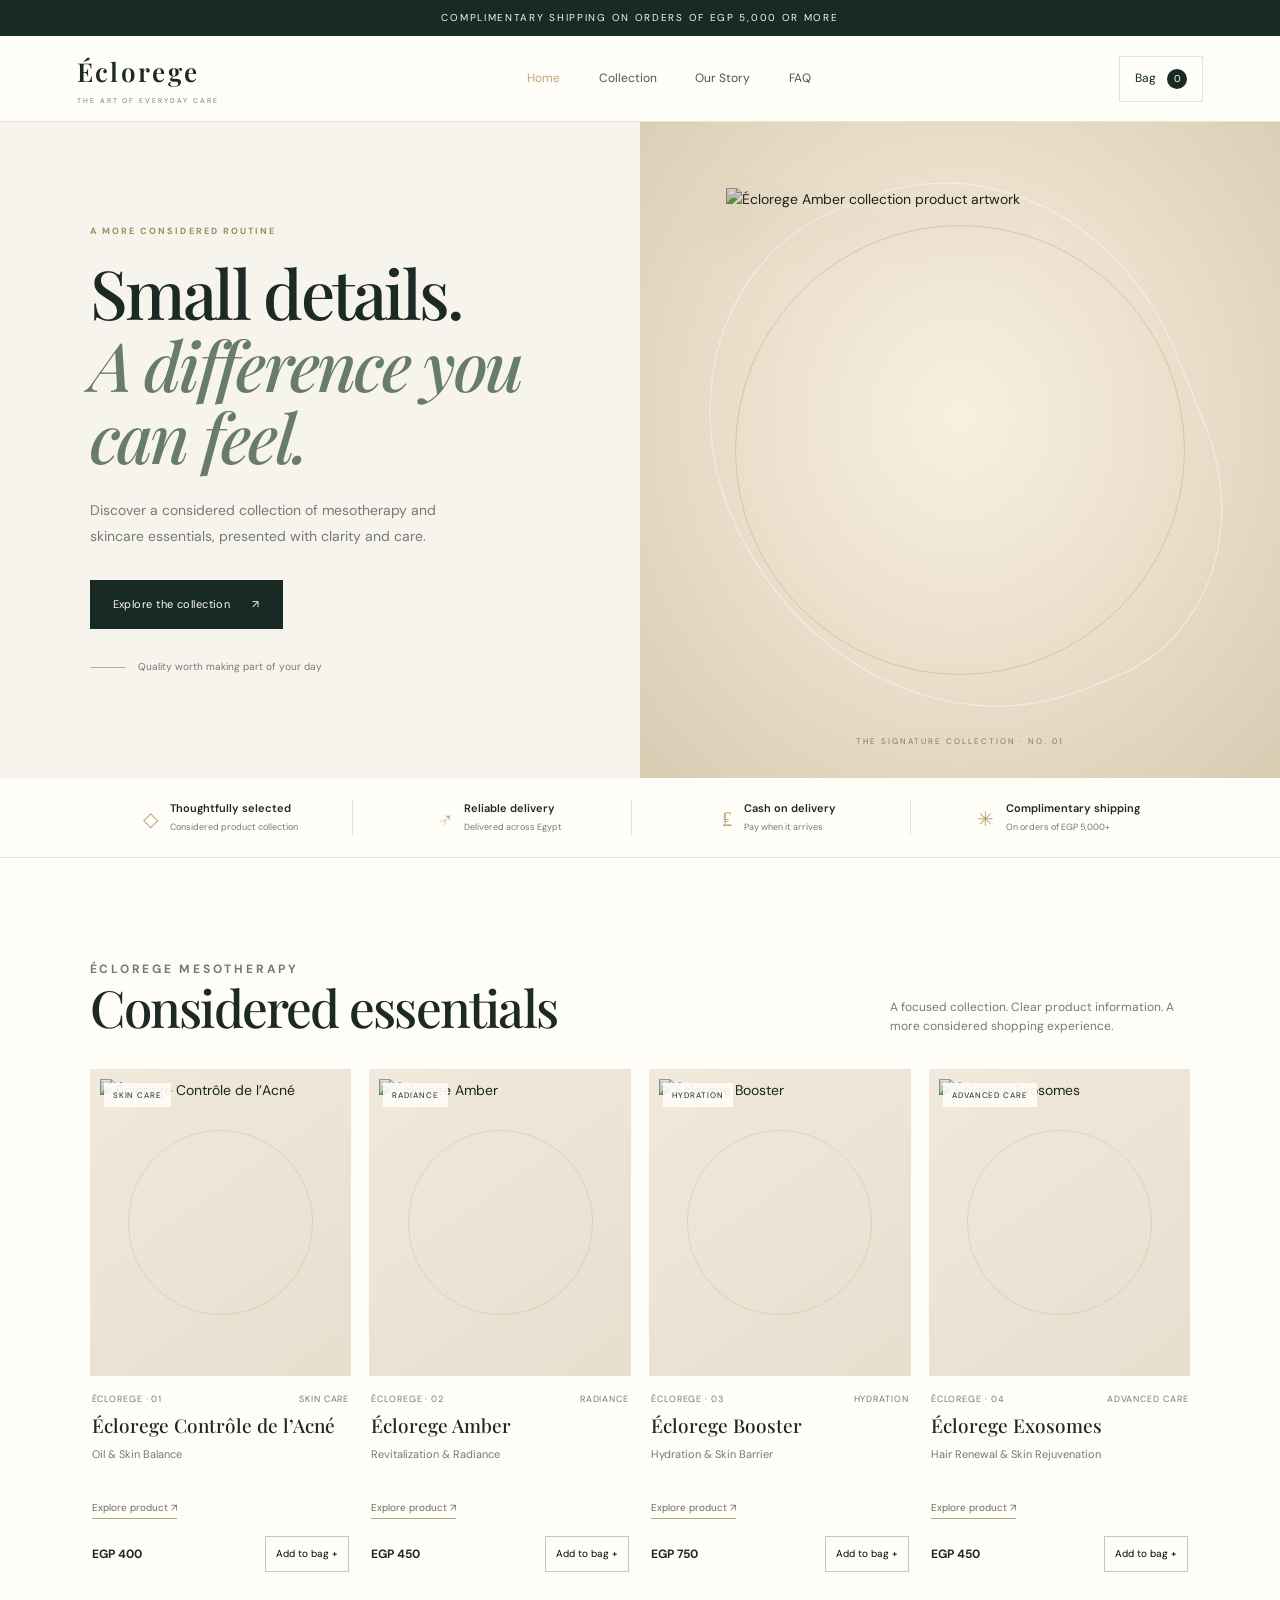
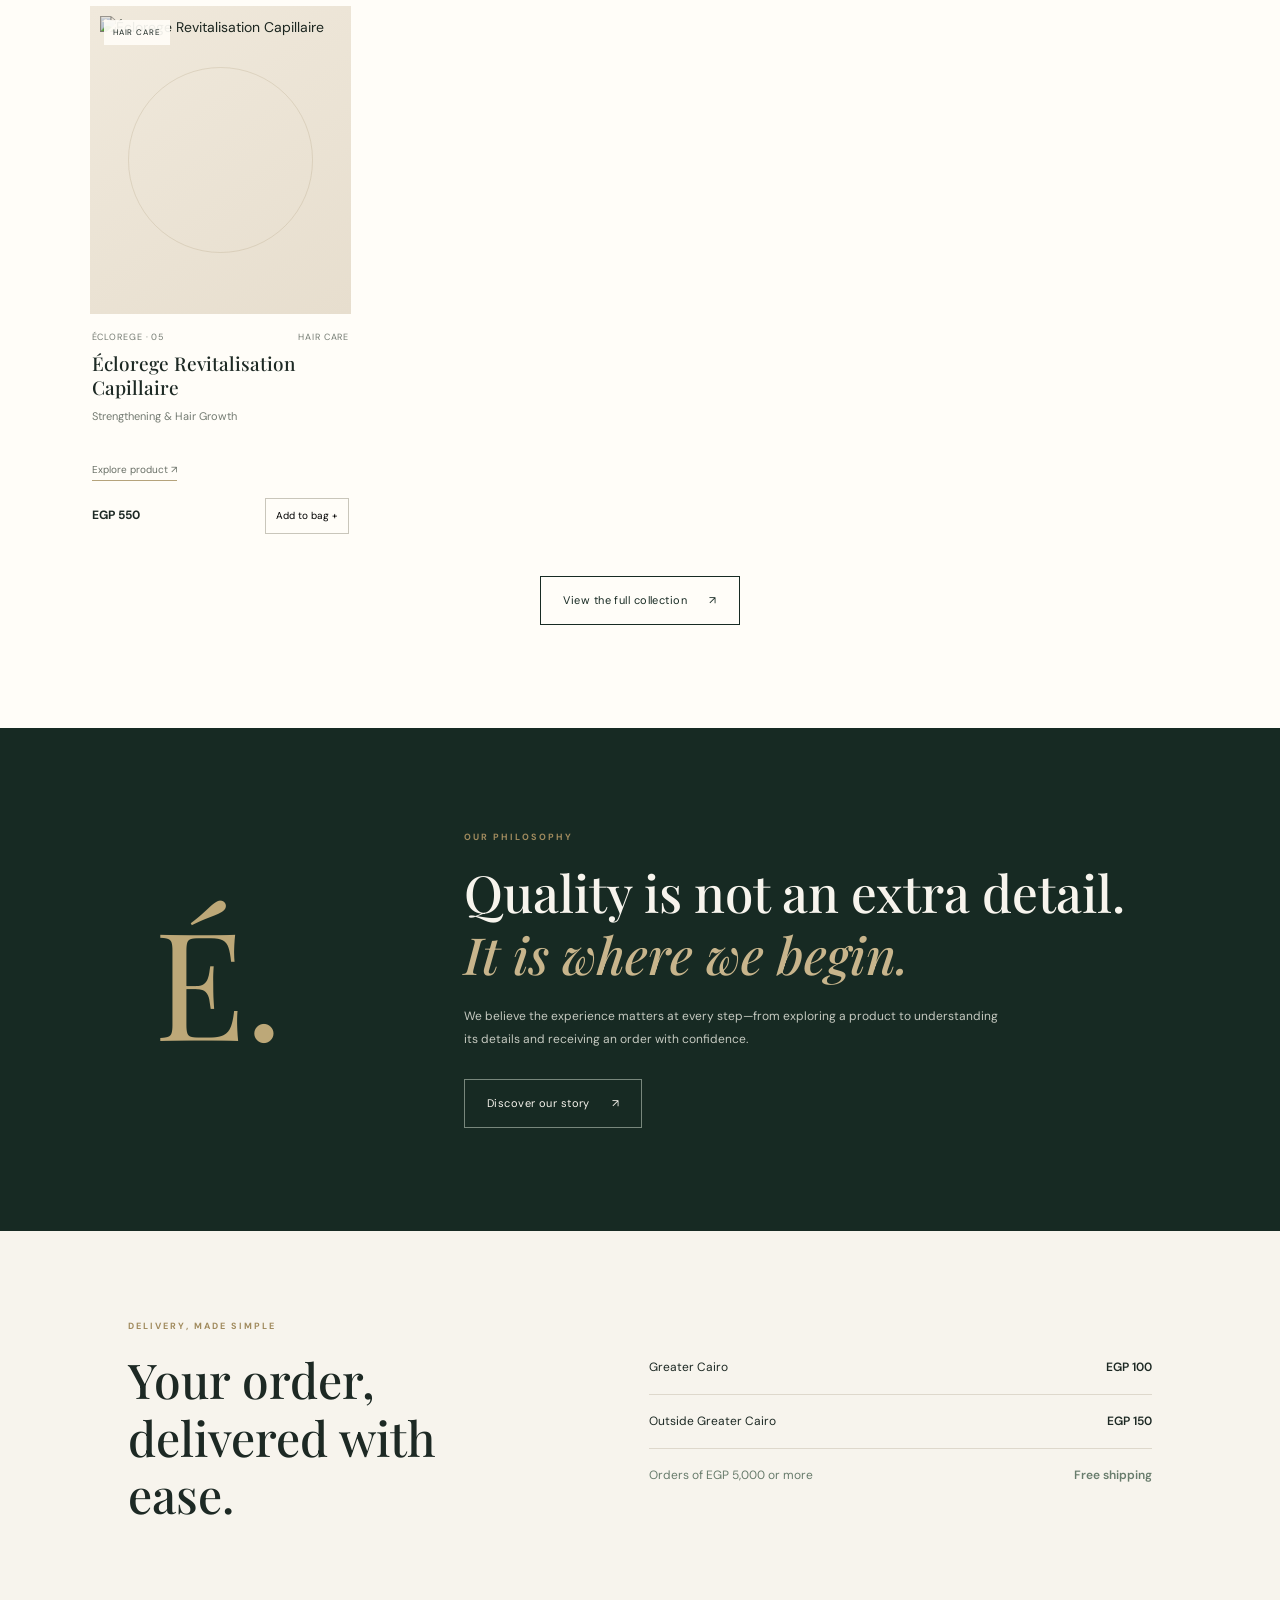
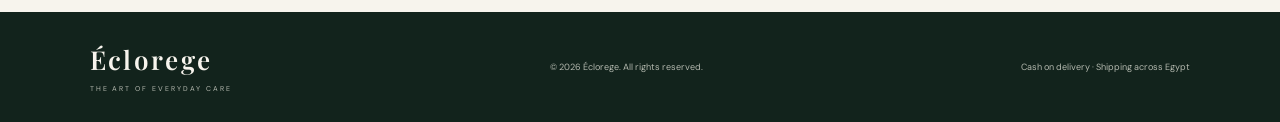
==== index.html @ f99d86ed "Add files via upload" ====
<!doctype html><html lang="en"><head><meta charset="utf-8"><meta name="viewport" content="width=device-width, initial-scale=1"><meta name="description" content="Éclorege premium mesotherapy and skincare collection."><title>Éclorege — The Art of Everyday Care</title><link rel="stylesheet" href="styles.css"></head><body>
<div class="announcement">Complimentary shipping on orders of EGP 5,000 or more</div><header class="site-header"><button class="menu-toggle" id="menuToggle" aria-label="Open navigation">☰</button><a class="wordmark" href="index.html"><span class="wordmark-main">Éclorege</span><span class="wordmark-sub">THE ART OF EVERYDAY CARE</span></a><nav class="main-nav" id="mainNav"><a class="active" href="index.html">Home</a><a href="collection.html">Collection</a><a href="story.html">Our Story</a><a href="faq.html">FAQ</a></nav><div class="header-actions"><button class="cart-trigger" id="openCart">Bag <span id="cartCount">0</span></button></div></header>
<main><section class="hero" id="home"><div class="hero-copy"><p class="eyebrow">A more considered routine</p><h1>Small details.<br><em>A difference you can feel.</em></h1><p class="hero-description">Discover a considered collection of mesotherapy and skincare essentials, presented with clarity and care.</p><a class="button" href="collection.html">Explore the collection <span>↗</span></a><div class="hero-note">Quality worth making part of your day</div></div><div class="hero-art"><img class="hero-image" src="assets/products/amber-product.jpg" alt="Éclorege Amber collection product artwork"><span class="hero-caption">THE SIGNATURE COLLECTION · NO. 01</span></div></section>
<section class="trust-strip"><div class="trust-item"><span class="trust-symbol">◇</span><span><b>Thoughtfully selected</b><small>Considered product collection</small></span></div><div class="trust-item"><span class="trust-symbol">↗</span><span><b>Reliable delivery</b><small>Delivered across Egypt</small></span></div><div class="trust-item"><span class="trust-symbol">₤</span><span><b>Cash on delivery</b><small>Pay when it arrives</small></span></div><div class="trust-item"><span class="trust-symbol">✳</span><span><b>Complimentary shipping</b><small>On orders of EGP 5,000+</small></span></div></section>
<section class="section-wrap"><div class="section-top reveal"><div><p class="eyebrow">Éclorege mesotherapy</p><h2>Considered essentials</h2></div><p>A focused collection. Clear product information. A more considered shopping experience.</p></div><div class="product-grid" id="productGrid"></div><div style="text-align:center;margin-top:42px"><a class="button button-outline" href="collection.html">View the full collection <span>↗</span></a></div></section>
<section class="editorial reveal"><div class="editorial-mark">É.</div><div><p class="eyebrow">Our philosophy</p><h2>Quality is not an extra detail.<br><em>It is where we begin.</em></h2><p>We believe the experience matters at every step—from exploring a product to understanding its details and receiving an order with confidence.</p><a class="button button-outline" href="story.html" style="color:#f7f4ed;border-color:#78877c;margin-top:16px">Discover our story <span>↗</span></a></div></section>
<section class="shipping-panel reveal"><div><p class="eyebrow">Delivery, made simple</p><h2>Your order,<br>delivered with ease.</h2></div><div class="shipping-rates"><div><span>Greater Cairo</span><b>EGP 100</b></div><div><span>Outside Greater Cairo</span><b>EGP 150</b></div><div class="free-shipping"><span>Orders of EGP 5,000 or more</span><b>Free shipping</b></div></div></section></main>
<footer><a class="wordmark" href="index.html"><span class="wordmark-main">Éclorege</span><span class="wordmark-sub">THE ART OF EVERYDAY CARE</span></a><p>© <span id="year"></span> Éclorege. All rights reserved.</p><p>Cash on delivery · Shipping across Egypt</p></footer>
<div class="overlay" id="overlay"></div><aside class="cart-drawer" id="cartDrawer" aria-hidden="true"><div class="drawer-head"><div><p class="eyebrow">Your selection</p><h2>Shopping bag <span id="drawerCount">(0)</span></h2></div><button class="close-button" id="closeCart" aria-label="Close cart">×</button></div><div class="cart-items" id="cartItems"></div><div class="cart-summary"><div><span>Subtotal</span><b id="subtotal">EGP 0</b></div><div><span>Shipping</span><b id="shippingCost">—</b></div><div class="summary-total"><span>Total</span><b id="total">EGP 0</b></div><p class="shipping-hint" id="shippingHint">Explore the collection to get started.</p><button class="button full-width" id="checkoutButton">Continue to checkout ↗</button><p class="secure-note">Payment method: Cash on Delivery</p></div></aside>
<div class="checkout-modal" id="checkoutModal" role="dialog" aria-modal="true" aria-labelledby="checkoutTitle"><div class="checkout-head"><div><p class="eyebrow">Cash on delivery</p><h2 id="checkoutTitle">Delivery details</h2></div><button class="close-button" id="closeCheckout" aria-label="Close checkout">×</button></div><form id="checkoutForm"><label>Full name<input name="name" required autocomplete="name" placeholder="Your full name"></label><div class="form-row"><label>Phone number<input name="phone" type="tel" required autocomplete="tel" pattern="[0-9+() -]{8,20}" placeholder="01xxxxxxxxx"></label><label>Email address <span>(optional)</span><input name="email" type="email" autocomplete="email" placeholder="name@example.com"></label></div><label>Delivery area<select name="region" id="region" required><option value="">Choose your area</option><option value="greater-cairo">Greater Cairo</option><option value="outside">Outside Greater Cairo</option></select></label><label>Full delivery address<textarea name="address" required rows="3" placeholder="Street, area, building, floor, and landmark"></textarea></label><label>Order notes <span>(optional)</span><textarea name="notes" rows="2" placeholder="Delivery instructions"></textarea></label><label style="position:absolute;left:-9999px" aria-hidden="true">Website<input name="website" tabindex="-1" autocomplete="off"></label><label style="display:flex;align-items:flex-start;gap:9px;font-weight:400"><input type="checkbox" name="privacyConsent" value="yes" required style="width:auto;margin-top:3px">I agree to have my order and delivery details processed to fulfil this purchase.</label><div class="checkout-total"><span>Total including shipping</span><b id="checkoutTotal">EGP 0</b></div><button class="button full-width" type="submit">Place order — Cash on Delivery ↗</button><p class="form-note">Your order can only be submitted after the store owner connects the order-processing endpoint.</p></form></div><div class="toast" id="toast" role="status" aria-live="polite"></div><script src="app.js"></script></body></html>
---- styles.css ----
@import url('https://fonts.googleapis.com/css2?family=DM+Sans:wght@400;500;600;700&family=Playfair+Display:ital,wght@0,500;0,600;0,700;1,500;1,600&display=swap');
:root{--forest:#172a23;--forest2:#233a30;--cream:#f7f4ed;--paper:#fffdf8;--sand:#e9e0d0;--gold:#bda878;--ink:#1d2924;--muted:#747b72;--line:#e8e3d9;--serif:'Playfair Display',Georgia,serif;--sans:'DM Sans',Arial,sans-serif;--ease:cubic-bezier(.22,.75,.25,1)}
*{box-sizing:border-box}html{scroll-behavior:smooth}body{margin:0;background:var(--paper);color:var(--ink);font-family:var(--sans);font-size:14px;line-height:1.6;-webkit-font-smoothing:antialiased}body.no-scroll{overflow:hidden}a{color:inherit;text-decoration:none}button,input,select,textarea{font:inherit}button{cursor:pointer}.announcement{background:var(--forest);color:#f8f4e9;text-align:center;font-size:10px;letter-spacing:.17em;text-transform:uppercase;padding:10px 16px}.site-header{height:86px;padding:0 clamp(20px,6vw,96px);display:flex;align-items:center;justify-content:space-between;background:rgba(255,253,248,.96);border-bottom:1px solid var(--line);position:sticky;top:0;z-index:30;backdrop-filter:blur(14px)}.wordmark{display:inline-flex;flex-direction:column;line-height:1}.wordmark-main{font:600 26px var(--serif);letter-spacing:.09em}.wordmark-sub{font-size:7px;letter-spacing:.28em;margin-top:8px;color:var(--muted)}.main-nav{display:flex;gap:clamp(20px,3vw,44px);align-items:center}.main-nav a{font-size:12px;color:#4b554f;transition:color .25s}.main-nav a:hover,.main-nav a.active{color:var(--gold)}.header-actions{display:flex;gap:10px;align-items:center}.cart-trigger,.menu-toggle{border:1px solid var(--line);background:transparent;padding:12px 15px;color:var(--forest);font-size:12px}.cart-trigger span{display:inline-grid;place-items:center;margin-left:8px;width:20px;height:20px;border-radius:50%;background:var(--forest);color:white;font-size:10px}.menu-toggle{display:none}.hero{display:grid;grid-template-columns:1fr 1fr;min-height:min(650px,72vw);background:var(--cream);overflow:hidden}.hero-copy{padding:clamp(48px,8vw,120px) clamp(28px,7vw,108px);display:flex;flex-direction:column;align-items:flex-start;justify-content:center;position:relative;z-index:2}.eyebrow{font-size:9px;letter-spacing:.23em;text-transform:uppercase;color:#a18b5e;font-weight:700;margin:0 0 18px}.hero h1{font:500 clamp(42px,5.3vw,78px)/1.06 var(--serif);letter-spacing:-.04em;margin:0;max-width:610px}.hero h1 em{color:#687c6c;font-weight:500}.hero-description{font-size:14px;line-height:1.9;color:var(--muted);max-width:390px;margin:24px 0 30px}.button{display:inline-flex;align-items:center;justify-content:center;gap:22px;padding:15px 22px;background:var(--forest);color:#fffdf8;border:1px solid var(--forest);font-size:11px;letter-spacing:.04em;transition:background .3s,transform .3s,border-color .3s}.button:hover{background:var(--forest2);transform:translateY(-2px)}.button-outline{background:transparent;color:var(--forest)}.button-outline:hover{color:white}.hero-note{margin-top:30px;display:flex;align-items:center;gap:12px;color:var(--muted);font-size:10px}.hero-note:before{content:'';width:36px;height:1px;background:var(--gold)}.hero-art{min-height:480px;background:radial-gradient(ellipse at 50% 45%,#f8f0df 0,#e9deca 52%,#d9cbb2 100%);position:relative;display:grid;place-items:center;isolation:isolate}.hero-art:before{content:'';position:absolute;width:min(70%,480px);aspect-ratio:1;border:1px solid rgba(132,113,77,.24);border-radius:50%;animation:slowSpin 45s linear infinite}.hero-art:after{content:'';position:absolute;inset:9% 13%;border:1px solid rgba(255,255,255,.5);border-radius:48% 52% 40% 60%;transform:rotate(-22deg)}.hero-image{width:73%;height:80%;object-fit:contain;position:relative;z-index:2;mix-blend-mode:multiply;filter:drop-shadow(0 26px 25px rgba(41,37,25,.16));animation:floatIn 1.1s var(--ease) both}.hero-caption{position:absolute;bottom:30px;z-index:3;font-size:8px;letter-spacing:.25em;color:#83775f}.trust-strip{display:grid;grid-template-columns:repeat(4,1fr);border-bottom:1px solid var(--line);padding:22px clamp(20px,7vw,100px);gap:16px}.trust-item{display:flex;align-items:center;justify-content:center;gap:12px;border-right:1px solid var(--line)}.trust-item:last-child{border:0}.trust-symbol{font:20px var(--serif);color:var(--gold)}.trust-item b,.trust-item small{display:block}.trust-item b{font-size:11px;font-weight:600}.trust-item small{font-size:9px;color:var(--muted);margin-top:3px}.section-wrap{padding:clamp(56px,8vw,108px) clamp(22px,7vw,100px)}.section-top{display:flex;align-items:end;justify-content:space-between;gap:24px;margin-bottom:32px}.section-top h2,.page-heading h1{font:500 clamp(34px,4vw,54px)/1.12 var(--serif);letter-spacing:-.035em;margin:0}.section-top p{max-width:300px;color:var(--muted);font-size:12px;margin:0}.product-grid{display:grid;grid-template-columns:repeat(4,minmax(0,1fr));gap:34px 18px}.product-card{min-width:0;animation:rise .75s var(--ease) both}.product-card:nth-child(2){animation-delay:.08s}.product-card:nth-child(3){animation-delay:.16s}.product-card:nth-child(4){animation-delay:.24s}.product-visual{position:relative;aspect-ratio:4/4.7;background:linear-gradient(145deg,#f0e9dc,#e6ddcd);overflow:hidden;display:flex;align-items:center;justify-content:center}.product-visual:after{content:'';position:absolute;width:70%;aspect-ratio:1;border:1px solid rgba(155,134,94,.2);border-radius:50%;pointer-events:none}.product-image{width:100%;height:100%;object-fit:cover;transition:transform .7s var(--ease),filter .7s}.product-card:hover .product-image{transform:scale(1.045);filter:saturate(1.04)}.product-tag{position:absolute;z-index:2;top:14px;left:14px;background:rgba(255,253,248,.92);padding:6px 9px;font-size:8px;letter-spacing:.12em;text-transform:uppercase}.product-info{padding:16px 2px 0}.product-meta{display:flex;justify-content:space-between;gap:8px;color:var(--muted);font-size:9px;text-transform:uppercase;letter-spacing:.1em}.product-info h3{font:500 19px/1.25 var(--serif);margin:8px 0 7px}.product-info p{color:var(--muted);font-size:11px;line-height:1.7;min-height:38px;margin:0 0 12px}.product-bottom{display:flex;align-items:center;justify-content:space-between;gap:8px;margin-top:17px}.price{font-size:12px;font-weight:700}.add-button{border:1px solid #c9c6bb;background:transparent;padding:9px 10px;font-size:10px;transition:.25s}.add-button:hover{background:var(--forest);color:white;border-color:var(--forest)}.details-link{display:inline-block;border-bottom:1px solid #b5a37b;padding-bottom:2px;font-size:10px;color:#686f66}.editorial{background:var(--forest);color:var(--cream);padding:clamp(55px,8vw,105px) clamp(25px,12vw,180px);display:grid;grid-template-columns:.5fr 1.5fr;align-items:center;gap:7vw}.editorial-mark{font:clamp(80px,12vw,150px) var(--serif);color:var(--gold);line-height:1}.editorial h2{font:500 clamp(30px,4vw,52px)/1.2 var(--serif);margin:0 0 20px}.editorial h2 em{color:#c8b58c}.editorial p:not(.eyebrow){font-size:12px;color:#c5c9c0;max-width:550px;line-height:1.9}.shipping-panel{background:var(--cream);padding:clamp(45px,7vw,88px) clamp(25px,10vw,150px);display:grid;grid-template-columns:1fr 1.2fr;gap:8vw;align-items:center}.shipping-panel h2{font:500 clamp(30px,4vw,48px)/1.2 var(--serif);margin:0}.shipping-rates>div{display:flex;justify-content:space-between;gap:20px;padding:17px 0;border-bottom:1px solid #ded8cc;font-size:12px}.shipping-rates>div:last-child{border:0}.shipping-rates b{font-weight:600}.free-shipping{color:#687c6c}.faq-list{max-width:760px;margin:32px auto 0}.faq-list details{border-bottom:1px solid var(--line);padding:20px 0}.faq-list summary{cursor:pointer;list-style:none;font-size:13px;display:flex;justify-content:space-between;gap:20px}.faq-list summary:after{content:'+';font-size:20px;color:var(--gold);line-height:1}.faq-list details[open] summary:after{content:'−'}.faq-list details p{font-size:12px;color:var(--muted);line-height:1.8;max-width:650px;margin:14px 0 0}.page-hero{background:var(--cream);padding:clamp(55px,8vw,110px) clamp(24px,9vw,135px);position:relative;overflow:hidden}.page-hero:after{content:'É';position:absolute;right:8%;top:-30%;font:clamp(200px,32vw,420px) var(--serif);color:rgba(189,168,120,.13);pointer-events:none}.page-heading{position:relative;z-index:1;max-width:760px}.page-heading h1{font-size:clamp(44px,6vw,76px)}.page-heading>p:last-child{max-width:550px;color:var(--muted);font-size:14px;line-height:1.9}.story-content{display:grid;grid-template-columns:1fr 1fr;gap:8vw;align-items:center}.story-panel{min-height:440px;background:linear-gradient(135deg,#e9dfcc,#d9c9ad);display:grid;place-items:center;position:relative;overflow:hidden}.story-panel:before{content:'É';font:clamp(160px,24vw,300px) var(--serif);color:rgba(23,42,35,.8)}.story-content h2{font:500 clamp(30px,4vw,48px)/1.2 var(--serif);margin:0 0 20px}.story-content p{color:var(--muted);line-height:1.9;font-size:13px}.product-detail{display:grid;grid-template-columns:1fr 1fr;gap:clamp(28px,7vw,100px);align-items:start;padding:clamp(35px,6vw,85px) clamp(22px,8vw,115px)}.detail-image-wrap{position:sticky;top:115px;background:var(--cream);aspect-ratio:4/5;display:grid;place-items:center;overflow:hidden}.detail-image-wrap img{width:100%;height:100%;object-fit:cover;transition:transform .8s}.detail-image-wrap:hover img{transform:scale(1.035)}.detail-copy{padding:25px 0}.breadcrumbs{font-size:10px;color:var(--muted);margin-bottom:26px}.detail-copy h1{font:500 clamp(38px,4vw,58px)/1.1 var(--serif);margin:0 0 12px;letter-spacing:-.03em}.detail-subtitle{color:#71806f;font-size:12px;letter-spacing:.08em;text-transform:uppercase}.detail-price{font-size:18px;font-weight:700;margin:26px 0}.detail-description{color:var(--muted);font-size:13px;line-height:1.9;padding:20px 0;border-top:1px solid var(--line);border-bottom:1px solid var(--line)}.detail-actions{display:flex;gap:12px;margin-top:25px;flex-wrap:wrap}.detail-note{font-size:10px;color:var(--muted);margin-top:20px;line-height:1.8}.overlay{position:fixed;inset:0;background:rgba(11,20,16,.45);z-index:50;opacity:0;visibility:hidden;transition:.3s}.overlay.visible{opacity:1;visibility:visible}.cart-drawer{position:fixed;right:0;top:0;bottom:0;width:min(450px,100%);background:var(--paper);z-index:60;transform:translateX(105%);transition:transform .45s var(--ease);display:flex;flex-direction:column;padding:28px}.cart-drawer.open{transform:translateX(0)}.drawer-head,.checkout-head{display:flex;justify-content:space-between;align-items:flex-start;gap:20px;border-bottom:1px solid var(--line);padding-bottom:20px}.drawer-head h2,.checkout-head h2{font:500 28px var(--serif);margin:0}.close-button{border:1px solid var(--line);background:transparent;font-size:24px;width:38px;height:38px}.cart-items{overflow:auto;flex:1;padding:12px 0}.cart-item{display:grid;grid-template-columns:62px 1fr auto;gap:14px;padding:18px 0;border-bottom:1px solid var(--line)}.mini-visual{background:var(--cream);display:grid;place-items:center;font:25px var(--serif);color:var(--gold)}.cart-item h4{margin:0;font:500 16px var(--serif)}.cart-item p{margin:4px 0;font-size:11px;color:var(--muted)}.quantity{display:flex;gap:12px;align-items:center;margin-top:8px}.quantity button{border:1px solid var(--line);background:transparent;width:24px;height:24px}.remove-item{border:0;background:transparent;color:var(--muted);font-size:10px}.empty-cart{padding:40px 10px;text-align:center;color:var(--muted);font-size:13px}.cart-summary{border-top:1px solid var(--line);padding-top:18px}.cart-summary>div{display:flex;justify-content:space-between;padding:8px 0;font-size:12px}.cart-summary .summary-total{font-size:15px;border-top:1px solid var(--line);margin-top:8px;padding-top:15px}.shipping-hint,.secure-note{font-size:10px;color:var(--muted)}.full-width{width:100%;margin-top:12px}.checkout-modal{position:fixed;z-index:70;top:50%;left:50%;width:min(620px,calc(100% - 28px));max-height:90vh;overflow:auto;background:var(--paper);padding:28px;transform:translate(-50%,-46%) scale(.98);opacity:0;visibility:hidden;transition:.3s}.checkout-modal.open{opacity:1;visibility:visible;transform:translate(-50%,-50%) scale(1)}.checkout-modal form{padding-top:20px}.checkout-modal label{display:block;font-size:11px;font-weight:600;margin-bottom:14px}.checkout-modal label span{color:var(--muted);font-weight:400}.checkout-modal input,.checkout-modal select,.checkout-modal textarea{width:100%;margin-top:7px;padding:12px;border:1px solid #ddd8cd;background:white;outline:none;font-size:12px}.checkout-modal input:focus,.checkout-modal select:focus,.checkout-modal textarea:focus{border-color:var(--gold)}.form-row{display:grid;grid-template-columns:1fr 1fr;gap:14px}.checkout-total{display:flex;justify-content:space-between;border-top:1px solid var(--line);padding-top:16px;font-size:13px}.form-note{font-size:10px;color:var(--muted);line-height:1.7}.toast{position:fixed;z-index:100;bottom:22px;left:50%;transform:translate(-50%,20px);opacity:0;visibility:hidden;background:var(--forest);color:white;padding:13px 20px;font-size:12px;max-width:calc(100% - 30px);transition:.3s}.toast.show{transform:translate(-50%,0);opacity:1;visibility:visible}footer{background:#12231c;color:#f7f4ed;padding:30px clamp(22px,7vw,100px);display:flex;justify-content:space-between;align-items:center;gap:20px}footer .wordmark-sub{color:#b4b9af}footer p{font-size:9px;color:#b4b9af}.reveal{opacity:0;transform:translateY(22px);transition:opacity .8s var(--ease),transform .8s var(--ease)}.reveal.is-visible{opacity:1;transform:translateY(0)}@keyframes rise{from{opacity:0;transform:translateY(18px)}to{opacity:1;transform:translateY(0)}}@keyframes floatIn{from{opacity:0;transform:translateY(18px) scale(.97)}to{opacity:1;transform:translateY(0) scale(1)}}@keyframes slowSpin{to{transform:rotate(360deg)}}@media(prefers-reduced-motion:reduce){*,*:before,*:after{animation-duration:.01ms!important;animation-iteration-count:1!important;scroll-behavior:auto!important;transition-duration:.01ms!important}.reveal{opacity:1;transform:none}}@media(max-width:1000px){.product-grid{grid-template-columns:repeat(3,minmax(0,1fr))}.hero{min-height:520px}.hero-copy{padding:50px 6vw}.hero-art{min-height:440px}.trust-strip{padding-inline:24px}.trust-item{justify-content:flex-start}.trust-item b{font-size:10px}}@media(max-width:700px){.site-header{height:72px;padding:0 18px}.wordmark-main{font-size:22px}.wordmark-sub{font-size:6px}.menu-toggle{display:block;padding:10px 12px}.main-nav{position:absolute;left:0;right:0;top:71px;display:none;flex-direction:column;align-items:stretch;gap:0;padding:8px 22px 18px;background:var(--paper);border-bottom:1px solid var(--line)}.main-nav.open{display:flex}.main-nav a{padding:13px 0;border-bottom:1px solid var(--line)}.header-actions{gap:7px}.cart-trigger{padding:10px 11px}.hero{grid-template-columns:1fr}.hero-copy{padding:55px 24px 45px}.hero h1{font-size:clamp(42px,12vw,64px)}.hero-description{font-size:13px}.hero-art{min-height:340px}.hero-image{width:74%;height:80%}.trust-strip{grid-template-columns:1fr 1fr;gap:0;padding:14px 18px}.trust-item{padding:14px 4px;border-right:0;border-bottom:1px solid var(--line);justify-content:flex-start}.trust-item:nth-child(odd){border-right:1px solid var(--line)}.trust-item:nth-child(n+3){border-bottom:0}.section-wrap{padding:55px 20px}.section-top{display:block}.section-top p{margin-top:14px}.product-grid{grid-template-columns:repeat(2,minmax(0,1fr));gap:27px 12px}.product-info h3{font-size:16px}.product-info p{font-size:10px}.product-bottom{align-items:flex-start;flex-direction:column}.add-button{width:100%}.editorial{grid-template-columns:1fr;gap:15px;padding:52px 25px}.editorial-mark{font-size:75px}.shipping-panel{grid-template-columns:1fr;gap:24px;padding:52px 25px}.page-hero{padding:60px 24px}.story-content{grid-template-columns:1fr;gap:30px}.story-panel{min-height:280px}.product-detail{grid-template-columns:1fr;padding:24px 20px 55px;gap:20px}.detail-image-wrap{position:relative;top:auto;aspect-ratio:4/4.4}.detail-copy{padding:5px 0}.detail-copy h1{font-size:42px}.form-row{grid-template-columns:1fr;gap:0}footer{flex-wrap:wrap;justify-content:space-between}footer p{width:100%;margin:0}.checkout-modal{padding:20px}.cart-drawer{padding:22px}}
/* Product-focused image treatment: actual bottle crops on a consistent editorial canvas. */
.product-visual{background:linear-gradient(145deg,#f0e9dc,#e7dece)}.product-image{object-fit:contain;padding:10px;mix-blend-mode:multiply}.detail-image-wrap{background:linear-gradient(145deg,#f0e9dc,#e7dece)}.detail-image-wrap img{object-fit:contain;padding:clamp(12px,3vw,32px);mix-blend-mode:multiply}.hero-image{object-fit:contain;mix-blend-mode:multiply}
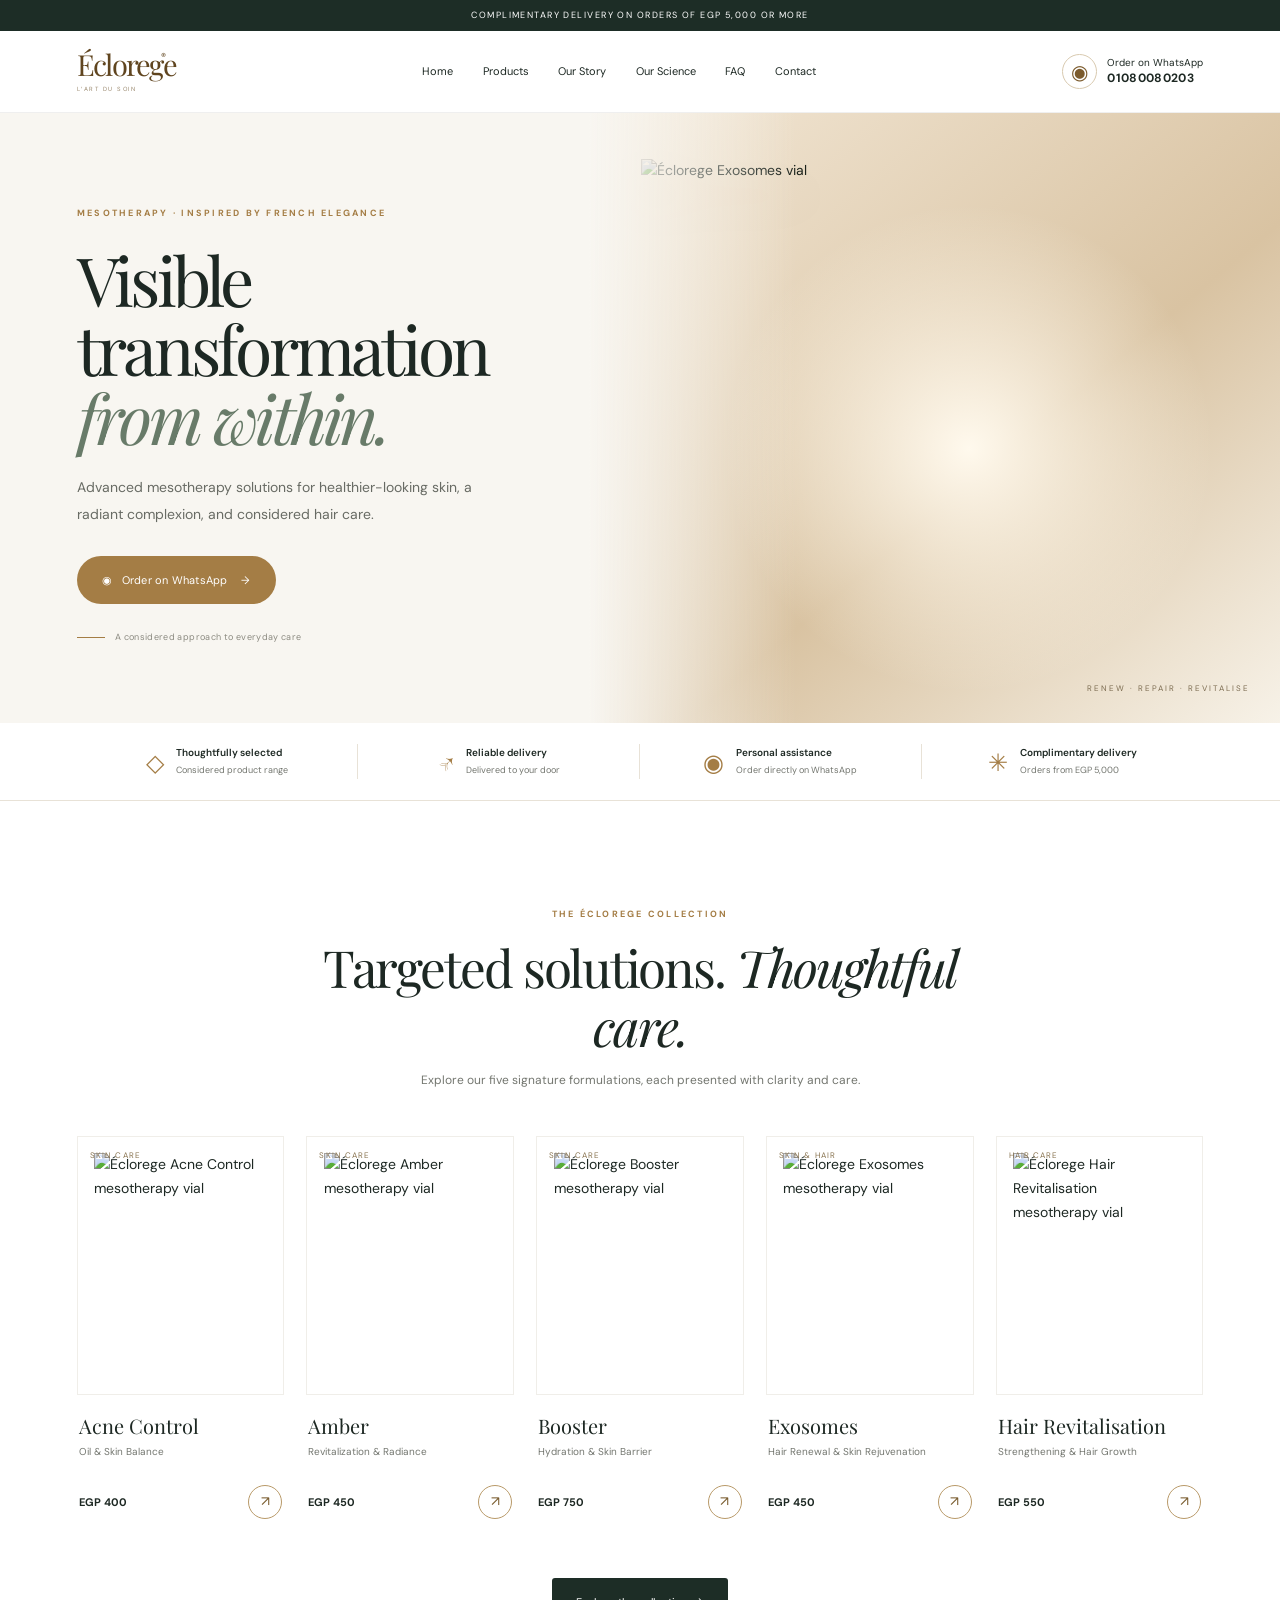
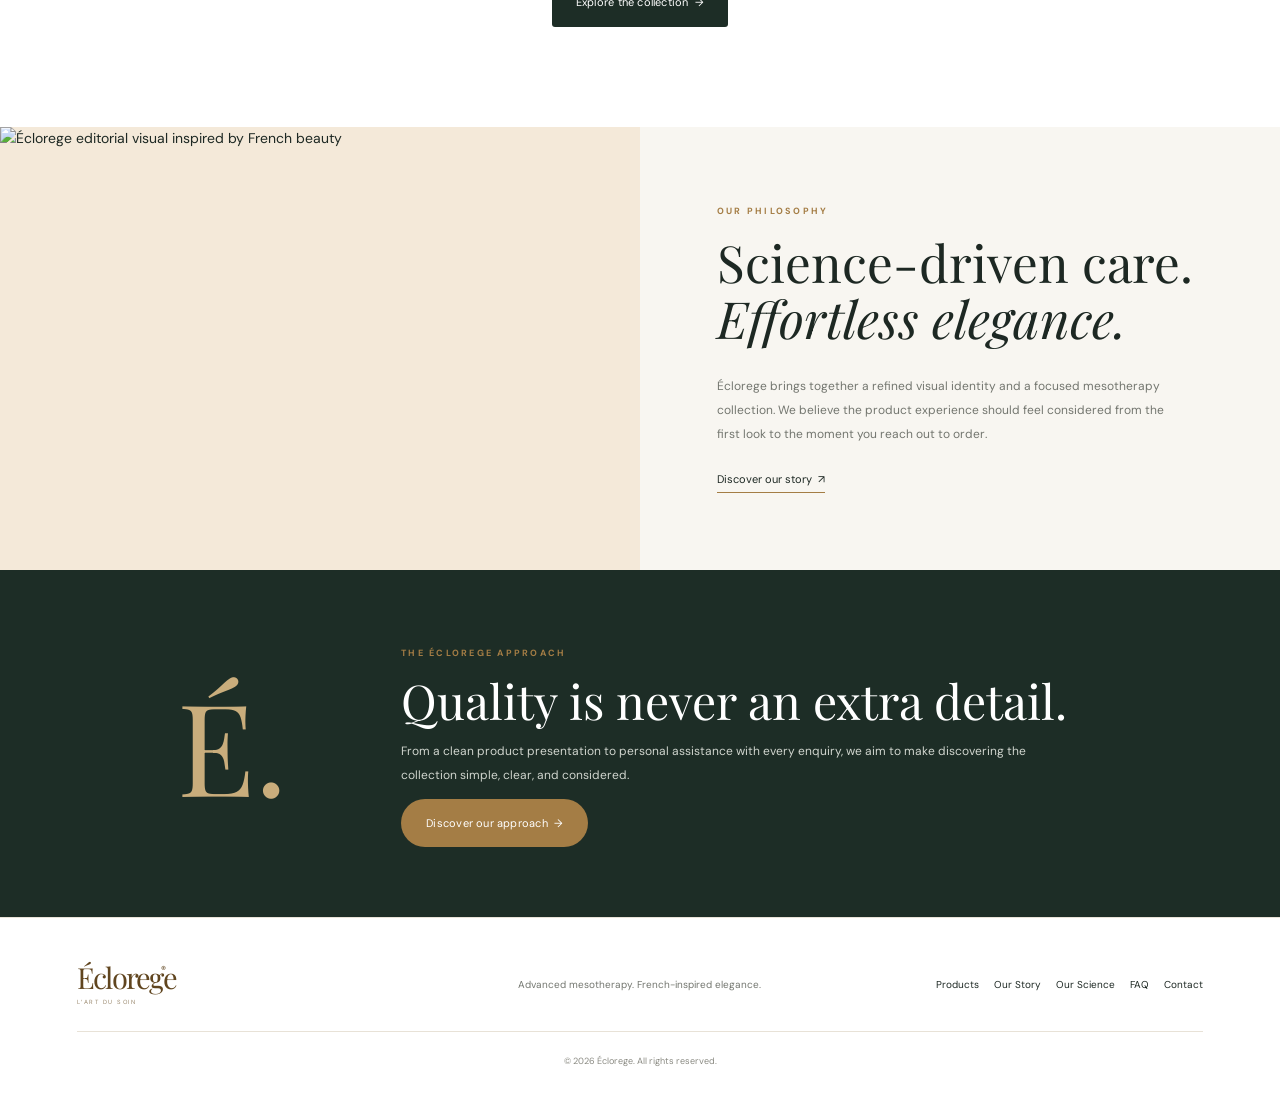
==== commit dc5cbe3a: "Add files via upload" ====
--- a/index.html
+++ b/index.html
@@ -1,10 +1,5 @@
-<!doctype html><html lang="en"><head><meta charset="utf-8"><meta name="viewport" content="width=device-width, initial-scale=1"><meta name="description" content="Éclorege premium mesotherapy and skincare collection."><title>Éclorege — The Art of Everyday Care</title><link rel="stylesheet" href="styles.css"></head><body>
-<div class="announcement">Complimentary shipping on orders of EGP 5,000 or more</div><header class="site-header"><button class="menu-toggle" id="menuToggle" aria-label="Open navigation">☰</button><a class="wordmark" href="index.html"><span class="wordmark-main">Éclorege</span><span class="wordmark-sub">THE ART OF EVERYDAY CARE</span></a><nav class="main-nav" id="mainNav"><a class="active" href="index.html">Home</a><a href="collection.html">Collection</a><a href="story.html">Our Story</a><a href="faq.html">FAQ</a></nav><div class="header-actions"><button class="cart-trigger" id="openCart">Bag <span id="cartCount">0</span></button></div></header>
-<main><section class="hero" id="home"><div class="hero-copy"><p class="eyebrow">A more considered routine</p><h1>Small details.<br><em>A difference you can feel.</em></h1><p class="hero-description">Discover a considered collection of mesotherapy and skincare essentials, presented with clarity and care.</p><a class="button" href="collection.html">Explore the collection <span>↗</span></a><div class="hero-note">Quality worth making part of your day</div></div><div class="hero-art"><img class="hero-image" src="assets/products/amber-product.jpg" alt="Éclorege Amber collection product artwork"><span class="hero-caption">THE SIGNATURE COLLECTION · NO. 01</span></div></section>
-<section class="trust-strip"><div class="trust-item"><span class="trust-symbol">◇</span><span><b>Thoughtfully selected</b><small>Considered product collection</small></span></div><div class="trust-item"><span class="trust-symbol">↗</span><span><b>Reliable delivery</b><small>Delivered across Egypt</small></span></div><div class="trust-item"><span class="trust-symbol">₤</span><span><b>Cash on delivery</b><small>Pay when it arrives</small></span></div><div class="trust-item"><span class="trust-symbol">✳</span><span><b>Complimentary shipping</b><small>On orders of EGP 5,000+</small></span></div></section>
-<section class="section-wrap"><div class="section-top reveal"><div><p class="eyebrow">Éclorege mesotherapy</p><h2>Considered essentials</h2></div><p>A focused collection. Clear product information. A more considered shopping experience.</p></div><div class="product-grid" id="productGrid"></div><div style="text-align:center;margin-top:42px"><a class="button button-outline" href="collection.html">View the full collection <span>↗</span></a></div></section>
-<section class="editorial reveal"><div class="editorial-mark">É.</div><div><p class="eyebrow">Our philosophy</p><h2>Quality is not an extra detail.<br><em>It is where we begin.</em></h2><p>We believe the experience matters at every step—from exploring a product to understanding its details and receiving an order with confidence.</p><a class="button button-outline" href="story.html" style="color:#f7f4ed;border-color:#78877c;margin-top:16px">Discover our story <span>↗</span></a></div></section>
-<section class="shipping-panel reveal"><div><p class="eyebrow">Delivery, made simple</p><h2>Your order,<br>delivered with ease.</h2></div><div class="shipping-rates"><div><span>Greater Cairo</span><b>EGP 100</b></div><div><span>Outside Greater Cairo</span><b>EGP 150</b></div><div class="free-shipping"><span>Orders of EGP 5,000 or more</span><b>Free shipping</b></div></div></section></main>
-<footer><a class="wordmark" href="index.html"><span class="wordmark-main">Éclorege</span><span class="wordmark-sub">THE ART OF EVERYDAY CARE</span></a><p>© <span id="year"></span> Éclorege. All rights reserved.</p><p>Cash on delivery · Shipping across Egypt</p></footer>
-<div class="overlay" id="overlay"></div><aside class="cart-drawer" id="cartDrawer" aria-hidden="true"><div class="drawer-head"><div><p class="eyebrow">Your selection</p><h2>Shopping bag <span id="drawerCount">(0)</span></h2></div><button class="close-button" id="closeCart" aria-label="Close cart">×</button></div><div class="cart-items" id="cartItems"></div><div class="cart-summary"><div><span>Subtotal</span><b id="subtotal">EGP 0</b></div><div><span>Shipping</span><b id="shippingCost">—</b></div><div class="summary-total"><span>Total</span><b id="total">EGP 0</b></div><p class="shipping-hint" id="shippingHint">Explore the collection to get started.</p><button class="button full-width" id="checkoutButton">Continue to checkout ↗</button><p class="secure-note">Payment method: Cash on Delivery</p></div></aside>
-<div class="checkout-modal" id="checkoutModal" role="dialog" aria-modal="true" aria-labelledby="checkoutTitle"><div class="checkout-head"><div><p class="eyebrow">Cash on delivery</p><h2 id="checkoutTitle">Delivery details</h2></div><button class="close-button" id="closeCheckout" aria-label="Close checkout">×</button></div><form id="checkoutForm"><label>Full name<input name="name" required autocomplete="name" placeholder="Your full name"></label><div class="form-row"><label>Phone number<input name="phone" type="tel" required autocomplete="tel" pattern="[0-9+() -]{8,20}" placeholder="01xxxxxxxxx"></label><label>Email address <span>(optional)</span><input name="email" type="email" autocomplete="email" placeholder="name@example.com"></label></div><label>Delivery area<select name="region" id="region" required><option value="">Choose your area</option><option value="greater-cairo">Greater Cairo</option><option value="outside">Outside Greater Cairo</option></select></label><label>Full delivery address<textarea name="address" required rows="3" placeholder="Street, area, building, floor, and landmark"></textarea></label><label>Order notes <span>(optional)</span><textarea name="notes" rows="2" placeholder="Delivery instructions"></textarea></label><label style="position:absolute;left:-9999px" aria-hidden="true">Website<input name="website" tabindex="-1" autocomplete="off"></label><label style="display:flex;align-items:flex-start;gap:9px;font-weight:400"><input type="checkbox" name="privacyConsent" value="yes" required style="width:auto;margin-top:3px">I agree to have my order and delivery details processed to fulfil this purchase.</label><div class="checkout-total"><span>Total including shipping</span><b id="checkoutTotal">EGP 0</b></div><button class="button full-width" type="submit">Place order — Cash on Delivery ↗</button><p class="form-note">Your order can only be submitted after the store owner connects the order-processing endpoint.</p></form></div><div class="toast" id="toast" role="status" aria-live="polite"></div><script src="app.js"></script></body></html>
+<!doctype html><html lang="en"><head><meta charset="utf-8"><meta name="viewport" content="width=device-width,initial-scale=1"><meta name="description" content="Discover Éclorege mesotherapy solutions for skin and hair care, presented with French-inspired elegance."><title>Éclorege — The Art of Mesotherapy</title><link rel="stylesheet" href="styles.css"></head><body><div class="announcement">Complimentary delivery on orders of EGP 5,000 or more</div><header class="site-header"><a class="wordmark" href="index.html" aria-label="Éclorege home">Éclorege<span>®</span><small>L’ART DU SOIN</small></a><button class="menu-toggle" aria-label="Open navigation" aria-expanded="false">☰</button><nav class="main-nav"><a href="index.html">Home</a><a href="collection.html">Products</a><a href="story.html">Our Story</a><a href="science.html">Our Science</a><a href="faq.html">FAQ</a><a href="contact.html">Contact</a></nav><a class="header-whatsapp" target="_blank" rel="noopener" href="https://wa.me/201080080203?text=Bonjour%20Éclorege%2C%20I%20would%20like%20to%20know%20more%20about%20your%20products."><span class="wa-icon">◉</span><span>Order on WhatsApp<strong>01080080203</strong></span></a></header><main><section class="hero"><div class="hero-copy"><span class="eyebrow">Mesotherapy · Inspired by French elegance</span><h1>Visible transformation <em>from within.</em></h1><p>Advanced mesotherapy solutions for healthier-looking skin, a radiant complexion, and considered hair care.</p><a class="btn btn-gold" target="_blank" rel="noopener" href="https://wa.me/201080080203?text=Bonjour%20Éclorege%2C%20I%20would%20like%20to%20discover%20the%20collection.">◉ &nbsp; Order on WhatsApp <span>→</span></a><div class="hero-note">A considered approach to everyday care</div></div><div class="hero-media"><div class="hero-poster"><img src="assets/exosomes.png" alt="Éclorege Exosomes vial"></div><video autoplay muted loop playsinline poster="assets/amber.png" aria-label="Éclorege brand film"><source src="assets/hero-video.mp4" type="video/mp4"></video><div class="hero-stamp">Renew · Repair · Revitalise</div></div></section><section class="trust-strip"><div class="trust-item"><span class="trust-symbol">◇</span><div><strong>Thoughtfully selected</strong><small>Considered product range</small></div></div><div class="trust-item"><span class="trust-symbol">↗</span><div><strong>Reliable delivery</strong><small>Delivered to your door</small></div></div><div class="trust-item"><span class="trust-symbol">◉</span><div><strong>Personal assistance</strong><small>Order directly on WhatsApp</small></div></div><div class="trust-item"><span class="trust-symbol">✳</span><div><strong>Complimentary delivery</strong><small>Orders from EGP 5,000</small></div></div></section><section class="section" id="products"><div class="section-head reveal"><span class="eyebrow">The Éclorege collection</span><h2>Targeted solutions. <em>Thoughtful care.</em></h2><p>Explore our five signature formulations, each presented with clarity and care.</p></div><div class="product-grid"><article class="product-card" data-category="SKIN CARE"><a class="product-image" href="products/acne-control.html"><span class="product-tag">SKIN CARE</span><img src="assets/acne-control.png" alt="Éclorege Acne Control mesotherapy vial" loading="lazy"></a><div class="product-meta"><h3>Acne Control</h3><p>Oil & Skin Balance</p><div class="product-bottom"><span class="price">EGP 400</span><a class="round-arrow" href="products/acne-control.html" aria-label="Discover Acne Control">↗</a></div></div></article>
+<article class="product-card" data-category="SKIN CARE"><a class="product-image" href="products/amber.html"><span class="product-tag">SKIN CARE</span><img src="assets/amber.png" alt="Éclorege Amber mesotherapy vial" loading="lazy"></a><div class="product-meta"><h3>Amber</h3><p>Revitalization & Radiance</p><div class="product-bottom"><span class="price">EGP 450</span><a class="round-arrow" href="products/amber.html" aria-label="Discover Amber">↗</a></div></div></article>
+<article class="product-card" data-category="SKIN CARE"><a class="product-image" href="products/booster.html"><span class="product-tag">SKIN CARE</span><img src="assets/booster.png" alt="Éclorege Booster mesotherapy vial" loading="lazy"></a><div class="product-meta"><h3>Booster</h3><p>Hydration & Skin Barrier</p><div class="product-bottom"><span class="price">EGP 750</span><a class="round-arrow" href="products/booster.html" aria-label="Discover Booster">↗</a></div></div></article>
+<article class="product-card" data-category="SKIN & HAIR"><a class="product-image" href="products/exosomes.html"><span class="product-tag">SKIN & HAIR</span><img src="assets/exosomes.png" alt="Éclorege Exosomes mesotherapy vial" loading="lazy"></a><div class="product-meta"><h3>Exosomes</h3><p>Hair Renewal & Skin Rejuvenation</p><div class="product-bottom"><span class="price">EGP 450</span><a class="round-arrow" href="products/exosomes.html" aria-label="Discover Exosomes">↗</a></div></div></article>
+<article class="product-card" data-category="HAIR CARE"><a class="product-image" href="products/hair-revitalisation.html"><span class="product-tag">HAIR CARE</span><img src="assets/hair-revitalisation.png" alt="Éclorege Hair Revitalisation mesotherapy vial" loading="lazy"></a><div class="product-meta"><h3>Hair Revitalisation</h3><p>Strengthening & Hair Growth</p><div class="product-bottom"><span class="price">EGP 550</span><a class="round-arrow" href="products/hair-revitalisation.html" aria-label="Discover Hair Revitalisation">↗</a></div></div></article></div><div style="text-align:center;margin-top:42px" class="reveal"><a class="btn" href="collection.html">Explore the collection&nbsp; →</a></div></section><section class="split-feature"><div class="split-image"><img src="assets/amber.png" alt="Éclorege editorial visual inspired by French beauty" loading="lazy"></div><div class="split-copy reveal"><span class="eyebrow">Our philosophy</span><h2>Science-driven care.<br><em>Effortless elegance.</em></h2><p>Éclorege brings together a refined visual identity and a focused mesotherapy collection. We believe the product experience should feel considered from the first look to the moment you reach out to order.</p><a class="text-link" href="story.html">Discover our story&nbsp; ↗</a></div></section><section class="dark-band"><div class="dark-monogram">É.</div><div class="reveal"><span class="eyebrow">The Éclorege approach</span><h2>Quality is never an extra detail.</h2><p>From a clean product presentation to personal assistance with every enquiry, we aim to make discovering the collection simple, clear, and considered.</p><a class="btn btn-gold" href="science.html">Discover our approach&nbsp; →</a></div></section></main><footer class="site-footer"><a class="wordmark" href="index.html">Éclorege<span>®</span><small>L’ART DU SOIN</small></a><p>Advanced mesotherapy. French-inspired elegance.</p><div class="footer-links"><a href="collection.html">Products</a><a href="story.html">Our Story</a><a href="science.html">Our Science</a><a href="faq.html">FAQ</a><a href="contact.html">Contact</a></div><small>© 2026 Éclorege. All rights reserved.</small></footer><script src="app.js"></script></body></html>
--- a/styles.css
+++ b/styles.css
@@ -1,5 +1,2 @@
-@import url('https://fonts.googleapis.com/css2?family=DM+Sans:wght@400;500;600;700&family=Playfair+Display:ital,wght@0,500;0,600;0,700;1,500;1,600&display=swap');
-:root{--forest:#172a23;--forest2:#233a30;--cream:#f7f4ed;--paper:#fffdf8;--sand:#e9e0d0;--gold:#bda878;--ink:#1d2924;--muted:#747b72;--line:#e8e3d9;--serif:'Playfair Display',Georgia,serif;--sans:'DM Sans',Arial,sans-serif;--ease:cubic-bezier(.22,.75,.25,1)}
-*{box-sizing:border-box}html{scroll-behavior:smooth}body{margin:0;background:var(--paper);color:var(--ink);font-family:var(--sans);font-size:14px;line-height:1.6;-webkit-font-smoothing:antialiased}body.no-scroll{overflow:hidden}a{color:inherit;text-decoration:none}button,input,select,textarea{font:inherit}button{cursor:pointer}.announcement{background:var(--forest);color:#f8f4e9;text-align:center;font-size:10px;letter-spacing:.17em;text-transform:uppercase;padding:10px 16px}.site-header{height:86px;padding:0 clamp(20px,6vw,96px);display:flex;align-items:center;justify-content:space-between;background:rgba(255,253,248,.96);border-bottom:1px solid var(--line);position:sticky;top:0;z-index:30;backdrop-filter:blur(14px)}.wordmark{display:inline-flex;flex-direction:column;line-height:1}.wordmark-main{font:600 26px var(--serif);letter-spacing:.09em}.wordmark-sub{font-size:7px;letter-spacing:.28em;margin-top:8px;color:var(--muted)}.main-nav{display:flex;gap:clamp(20px,3vw,44px);align-items:center}.main-nav a{font-size:12px;color:#4b554f;transition:color .25s}.main-nav a:hover,.main-nav a.active{color:var(--gold)}.header-actions{display:flex;gap:10px;align-items:center}.cart-trigger,.menu-toggle{border:1px solid var(--line);background:transparent;padding:12px 15px;color:var(--forest);font-size:12px}.cart-trigger span{display:inline-grid;place-items:center;margin-left:8px;width:20px;height:20px;border-radius:50%;background:var(--forest);color:white;font-size:10px}.menu-toggle{display:none}.hero{display:grid;grid-template-columns:1fr 1fr;min-height:min(650px,72vw);background:var(--cream);overflow:hidden}.hero-copy{padding:clamp(48px,8vw,120px) clamp(28px,7vw,108px);display:flex;flex-direction:column;align-items:flex-start;justify-content:center;position:relative;z-index:2}.eyebrow{font-size:9px;letter-spacing:.23em;text-transform:uppercase;color:#a18b5e;font-weight:700;margin:0 0 18px}.hero h1{font:500 clamp(42px,5.3vw,78px)/1.06 var(--serif);letter-spacing:-.04em;margin:0;max-width:610px}.hero h1 em{color:#687c6c;font-weight:500}.hero-description{font-size:14px;line-height:1.9;color:var(--muted);max-width:390px;margin:24px 0 30px}.button{display:inline-flex;align-items:center;justify-content:center;gap:22px;padding:15px 22px;background:var(--forest);color:#fffdf8;border:1px solid var(--forest);font-size:11px;letter-spacing:.04em;transition:background .3s,transform .3s,border-color .3s}.button:hover{background:var(--forest2);transform:translateY(-2px)}.button-outline{background:transparent;color:var(--forest)}.button-outline:hover{color:white}.hero-note{margin-top:30px;display:flex;align-items:center;gap:12px;color:var(--muted);font-size:10px}.hero-note:before{content:'';width:36px;height:1px;background:var(--gold)}.hero-art{min-height:480px;background:radial-gradient(ellipse at 50% 45%,#f8f0df 0,#e9deca 52%,#d9cbb2 100%);position:relative;display:grid;place-items:center;isolation:isolate}.hero-art:before{content:'';position:absolute;width:min(70%,480px);aspect-ratio:1;border:1px solid rgba(132,113,77,.24);border-radius:50%;animation:slowSpin 45s linear infinite}.hero-art:after{content:'';position:absolute;inset:9% 13%;border:1px solid rgba(255,255,255,.5);border-radius:48% 52% 40% 60%;transform:rotate(-22deg)}.hero-image{width:73%;height:80%;object-fit:contain;position:relative;z-index:2;mix-blend-mode:multiply;filter:drop-shadow(0 26px 25px rgba(41,37,25,.16));animation:floatIn 1.1s var(--ease) both}.hero-caption{position:absolute;bottom:30px;z-index:3;font-size:8px;letter-spacing:.25em;color:#83775f}.trust-strip{display:grid;grid-template-columns:repeat(4,1fr);border-bottom:1px solid var(--line);padding:22px clamp(20px,7vw,100px);gap:16px}.trust-item{display:flex;align-items:center;justify-content:center;gap:12px;border-right:1px solid var(--line)}.trust-item:last-child{border:0}.trust-symbol{font:20px var(--serif);color:var(--gold)}.trust-item b,.trust-item small{display:block}.trust-item b{font-size:11px;font-weight:600}.trust-item small{font-size:9px;color:var(--muted);margin-top:3px}.section-wrap{padding:clamp(56px,8vw,108px) clamp(22px,7vw,100px)}.section-top{display:flex;align-items:end;justify-content:space-between;gap:24px;margin-bottom:32px}.section-top h2,.page-heading h1{font:500 clamp(34px,4vw,54px)/1.12 var(--serif);letter-spacing:-.035em;margin:0}.section-top p{max-width:300px;color:var(--muted);font-size:12px;margin:0}.product-grid{display:grid;grid-template-columns:repeat(4,minmax(0,1fr));gap:34px 18px}.product-card{min-width:0;animation:rise .75s var(--ease) both}.product-card:nth-child(2){animation-delay:.08s}.product-card:nth-child(3){animation-delay:.16s}.product-card:nth-child(4){animation-delay:.24s}.product-visual{position:relative;aspect-ratio:4/4.7;background:linear-gradient(145deg,#f0e9dc,#e6ddcd);overflow:hidden;display:flex;align-items:center;justify-content:center}.product-visual:after{content:'';position:absolute;width:70%;aspect-ratio:1;border:1px solid rgba(155,134,94,.2);border-radius:50%;pointer-events:none}.product-image{width:100%;height:100%;object-fit:cover;transition:transform .7s var(--ease),filter .7s}.product-card:hover .product-image{transform:scale(1.045);filter:saturate(1.04)}.product-tag{position:absolute;z-index:2;top:14px;left:14px;background:rgba(255,253,248,.92);padding:6px 9px;font-size:8px;letter-spacing:.12em;text-transform:uppercase}.product-info{padding:16px 2px 0}.product-meta{display:flex;justify-content:space-between;gap:8px;color:var(--muted);font-size:9px;text-transform:uppercase;letter-spacing:.1em}.product-info h3{font:500 19px/1.25 var(--serif);margin:8px 0 7px}.product-info p{color:var(--muted);font-size:11px;line-height:1.7;min-height:38px;margin:0 0 12px}.product-bottom{display:flex;align-items:center;justify-content:space-between;gap:8px;margin-top:17px}.price{font-size:12px;font-weight:700}.add-button{border:1px solid #c9c6bb;background:transparent;padding:9px 10px;font-size:10px;transition:.25s}.add-button:hover{background:var(--forest);color:white;border-color:var(--forest)}.details-link{display:inline-block;border-bottom:1px solid #b5a37b;padding-bottom:2px;font-size:10px;color:#686f66}.editorial{background:var(--forest);color:var(--cream);padding:clamp(55px,8vw,105px) clamp(25px,12vw,180px);display:grid;grid-template-columns:.5fr 1.5fr;align-items:center;gap:7vw}.editorial-mark{font:clamp(80px,12vw,150px) var(--serif);color:var(--gold);line-height:1}.editorial h2{font:500 clamp(30px,4vw,52px)/1.2 var(--serif);margin:0 0 20px}.editorial h2 em{color:#c8b58c}.editorial p:not(.eyebrow){font-size:12px;color:#c5c9c0;max-width:550px;line-height:1.9}.shipping-panel{background:var(--cream);padding:clamp(45px,7vw,88px) clamp(25px,10vw,150px);display:grid;grid-template-columns:1fr 1.2fr;gap:8vw;align-items:center}.shipping-panel h2{font:500 clamp(30px,4vw,48px)/1.2 var(--serif);margin:0}.shipping-rates>div{display:flex;justify-content:space-between;gap:20px;padding:17px 0;border-bottom:1px solid #ded8cc;font-size:12px}.shipping-rates>div:last-child{border:0}.shipping-rates b{font-weight:600}.free-shipping{color:#687c6c}.faq-list{max-width:760px;margin:32px auto 0}.faq-list details{border-bottom:1px solid var(--line);padding:20px 0}.faq-list summary{cursor:pointer;list-style:none;font-size:13px;display:flex;justify-content:space-between;gap:20px}.faq-list summary:after{content:'+';font-size:20px;color:var(--gold);line-height:1}.faq-list details[open] summary:after{content:'−'}.faq-list details p{font-size:12px;color:var(--muted);line-height:1.8;max-width:650px;margin:14px 0 0}.page-hero{background:var(--cream);padding:clamp(55px,8vw,110px) clamp(24px,9vw,135px);position:relative;overflow:hidden}.page-hero:after{content:'É';position:absolute;right:8%;top:-30%;font:clamp(200px,32vw,420px) var(--serif);color:rgba(189,168,120,.13);pointer-events:none}.page-heading{position:relative;z-index:1;max-width:760px}.page-heading h1{font-size:clamp(44px,6vw,76px)}.page-heading>p:last-child{max-width:550px;color:var(--muted);font-size:14px;line-height:1.9}.story-content{display:grid;grid-template-columns:1fr 1fr;gap:8vw;align-items:center}.story-panel{min-height:440px;background:linear-gradient(135deg,#e9dfcc,#d9c9ad);display:grid;place-items:center;position:relative;overflow:hidden}.story-panel:before{content:'É';font:clamp(160px,24vw,300px) var(--serif);color:rgba(23,42,35,.8)}.story-content h2{font:500 clamp(30px,4vw,48px)/1.2 var(--serif);margin:0 0 20px}.story-content p{color:var(--muted);line-height:1.9;font-size:13px}.product-detail{display:grid;grid-template-columns:1fr 1fr;gap:clamp(28px,7vw,100px);align-items:start;padding:clamp(35px,6vw,85px) clamp(22px,8vw,115px)}.detail-image-wrap{position:sticky;top:115px;background:var(--cream);aspect-ratio:4/5;display:grid;place-items:center;overflow:hidden}.detail-image-wrap img{width:100%;height:100%;object-fit:cover;transition:transform .8s}.detail-image-wrap:hover img{transform:scale(1.035)}.detail-copy{padding:25px 0}.breadcrumbs{font-size:10px;color:var(--muted);margin-bottom:26px}.detail-copy h1{font:500 clamp(38px,4vw,58px)/1.1 var(--serif);margin:0 0 12px;letter-spacing:-.03em}.detail-subtitle{color:#71806f;font-size:12px;letter-spacing:.08em;text-transform:uppercase}.detail-price{font-size:18px;font-weight:700;margin:26px 0}.detail-description{color:var(--muted);font-size:13px;line-height:1.9;padding:20px 0;border-top:1px solid var(--line);border-bottom:1px solid var(--line)}.detail-actions{display:flex;gap:12px;margin-top:25px;flex-wrap:wrap}.detail-note{font-size:10px;color:var(--muted);margin-top:20px;line-height:1.8}.overlay{position:fixed;inset:0;background:rgba(11,20,16,.45);z-index:50;opacity:0;visibility:hidden;transition:.3s}.overlay.visible{opacity:1;visibility:visible}.cart-drawer{position:fixed;right:0;top:0;bottom:0;width:min(450px,100%);background:var(--paper);z-index:60;transform:translateX(105%);transition:transform .45s var(--ease);display:flex;flex-direction:column;padding:28px}.cart-drawer.open{transform:translateX(0)}.drawer-head,.checkout-head{display:flex;justify-content:space-between;align-items:flex-start;gap:20px;border-bottom:1px solid var(--line);padding-bottom:20px}.drawer-head h2,.checkout-head h2{font:500 28px var(--serif);margin:0}.close-button{border:1px solid var(--line);background:transparent;font-size:24px;width:38px;height:38px}.cart-items{overflow:auto;flex:1;padding:12px 0}.cart-item{display:grid;grid-template-columns:62px 1fr auto;gap:14px;padding:18px 0;border-bottom:1px solid var(--line)}.mini-visual{background:var(--cream);display:grid;place-items:center;font:25px var(--serif);color:var(--gold)}.cart-item h4{margin:0;font:500 16px var(--serif)}.cart-item p{margin:4px 0;font-size:11px;color:var(--muted)}.quantity{display:flex;gap:12px;align-items:center;margin-top:8px}.quantity button{border:1px solid var(--line);background:transparent;width:24px;height:24px}.remove-item{border:0;background:transparent;color:var(--muted);font-size:10px}.empty-cart{padding:40px 10px;text-align:center;color:var(--muted);font-size:13px}.cart-summary{border-top:1px solid var(--line);padding-top:18px}.cart-summary>div{display:flex;justify-content:space-between;padding:8px 0;font-size:12px}.cart-summary .summary-total{font-size:15px;border-top:1px solid var(--line);margin-top:8px;padding-top:15px}.shipping-hint,.secure-note{font-size:10px;color:var(--muted)}.full-width{width:100%;margin-top:12px}.checkout-modal{position:fixed;z-index:70;top:50%;left:50%;width:min(620px,calc(100% - 28px));max-height:90vh;overflow:auto;background:var(--paper);padding:28px;transform:translate(-50%,-46%) scale(.98);opacity:0;visibility:hidden;transition:.3s}.checkout-modal.open{opacity:1;visibility:visible;transform:translate(-50%,-50%) scale(1)}.checkout-modal form{padding-top:20px}.checkout-modal label{display:block;font-size:11px;font-weight:600;margin-bottom:14px}.checkout-modal label span{color:var(--muted);font-weight:400}.checkout-modal input,.checkout-modal select,.checkout-modal textarea{width:100%;margin-top:7px;padding:12px;border:1px solid #ddd8cd;background:white;outline:none;font-size:12px}.checkout-modal input:focus,.checkout-modal select:focus,.checkout-modal textarea:focus{border-color:var(--gold)}.form-row{display:grid;grid-template-columns:1fr 1fr;gap:14px}.checkout-total{display:flex;justify-content:space-between;border-top:1px solid var(--line);padding-top:16px;font-size:13px}.form-note{font-size:10px;color:var(--muted);line-height:1.7}.toast{position:fixed;z-index:100;bottom:22px;left:50%;transform:translate(-50%,20px);opacity:0;visibility:hidden;background:var(--forest);color:white;padding:13px 20px;font-size:12px;max-width:calc(100% - 30px);transition:.3s}.toast.show{transform:translate(-50%,0);opacity:1;visibility:visible}footer{background:#12231c;color:#f7f4ed;padding:30px clamp(22px,7vw,100px);display:flex;justify-content:space-between;align-items:center;gap:20px}footer .wordmark-sub{color:#b4b9af}footer p{font-size:9px;color:#b4b9af}.reveal{opacity:0;transform:translateY(22px);transition:opacity .8s var(--ease),transform .8s var(--ease)}.reveal.is-visible{opacity:1;transform:translateY(0)}@keyframes rise{from{opacity:0;transform:translateY(18px)}to{opacity:1;transform:translateY(0)}}@keyframes floatIn{from{opacity:0;transform:translateY(18px) scale(.97)}to{opacity:1;transform:translateY(0) scale(1)}}@keyframes slowSpin{to{transform:rotate(360deg)}}@media(prefers-reduced-motion:reduce){*,*:before,*:after{animation-duration:.01ms!important;animation-iteration-count:1!important;scroll-behavior:auto!important;transition-duration:.01ms!important}.reveal{opacity:1;transform:none}}@media(max-width:1000px){.product-grid{grid-template-columns:repeat(3,minmax(0,1fr))}.hero{min-height:520px}.hero-copy{padding:50px 6vw}.hero-art{min-height:440px}.trust-strip{padding-inline:24px}.trust-item{justify-content:flex-start}.trust-item b{font-size:10px}}@media(max-width:700px){.site-header{height:72px;padding:0 18px}.wordmark-main{font-size:22px}.wordmark-sub{font-size:6px}.menu-toggle{display:block;padding:10px 12px}.main-nav{position:absolute;left:0;right:0;top:71px;display:none;flex-direction:column;align-items:stretch;gap:0;padding:8px 22px 18px;background:var(--paper);border-bottom:1px solid var(--line)}.main-nav.open{display:flex}.main-nav a{padding:13px 0;border-bottom:1px solid var(--line)}.header-actions{gap:7px}.cart-trigger{padding:10px 11px}.hero{grid-template-columns:1fr}.hero-copy{padding:55px 24px 45px}.hero h1{font-size:clamp(42px,12vw,64px)}.hero-description{font-size:13px}.hero-art{min-height:340px}.hero-image{width:74%;height:80%}.trust-strip{grid-template-columns:1fr 1fr;gap:0;padding:14px 18px}.trust-item{padding:14px 4px;border-right:0;border-bottom:1px solid var(--line);justify-content:flex-start}.trust-item:nth-child(odd){border-right:1px solid var(--line)}.trust-item:nth-child(n+3){border-bottom:0}.section-wrap{padding:55px 20px}.section-top{display:block}.section-top p{margin-top:14px}.product-grid{grid-template-columns:repeat(2,minmax(0,1fr));gap:27px 12px}.product-info h3{font-size:16px}.product-info p{font-size:10px}.product-bottom{align-items:flex-start;flex-direction:column}.add-button{width:100%}.editorial{grid-template-columns:1fr;gap:15px;padding:52px 25px}.editorial-mark{font-size:75px}.shipping-panel{grid-template-columns:1fr;gap:24px;padding:52px 25px}.page-hero{padding:60px 24px}.story-content{grid-template-columns:1fr;gap:30px}.story-panel{min-height:280px}.product-detail{grid-template-columns:1fr;padding:24px 20px 55px;gap:20px}.detail-image-wrap{position:relative;top:auto;aspect-ratio:4/4.4}.detail-copy{padding:5px 0}.detail-copy h1{font-size:42px}.form-row{grid-template-columns:1fr;gap:0}footer{flex-wrap:wrap;justify-content:space-between}footer p{width:100%;margin:0}.checkout-modal{padding:20px}.cart-drawer{padding:22px}}
-/* Product-focused image treatment: actual bottle crops on a consistent editorial canvas. */
-.product-visual{background:linear-gradient(145deg,#f0e9dc,#e7dece)}.product-image{object-fit:contain;padding:10px;mix-blend-mode:multiply}.detail-image-wrap{background:linear-gradient(145deg,#f0e9dc,#e7dece)}.detail-image-wrap img{object-fit:contain;padding:clamp(12px,3vw,32px);mix-blend-mode:multiply}.hero-image{object-fit:contain;mix-blend-mode:multiply}
+@import url('https://fonts.googleapis.com/css2?family=DM+Sans:wght@400;500;600;700&family=Playfair+Display:wght@400;500;600&display=swap');
+:root{--ink:#1d2823;--muted:#73766f;--paper:#f8f6f1;--white:#fff;--gold:#a47d45;--gold-light:#c6a46c;--line:#e8e2d7;--forest:#1d2d26;--serif:'Playfair Display',Georgia,serif;--sans:'DM Sans',Arial,sans-serif}*{box-sizing:border-box}html{scroll-behavior:smooth}body{margin:0;background:var(--white);color:var(--ink);font-family:var(--sans);font-size:14px;line-height:1.7}a{color:inherit;text-decoration:none}button{font:inherit}.announcement{background:var(--forest);color:#fff;text-align:center;padding:8px 12px;font-size:9px;letter-spacing:.16em;text-transform:uppercase}.site-header{height:82px;padding:0 clamp(20px,6vw,92px);display:flex;align-items:center;justify-content:space-between;gap:26px;background:rgba(255,255,255,.96);border-bottom:1px solid rgba(29,40,35,.07);position:sticky;top:0;z-index:30;backdrop-filter:blur(12px)}.wordmark{font-family:var(--serif);font-size:29px;letter-spacing:-.06em;line-height:1;color:#60451f;display:inline-flex;flex-direction:column;align-items:flex-start;white-space:nowrap}.wordmark span{font:10px var(--sans);display:inline;position:absolute;margin-left:84px;margin-top:0}.wordmark small{font:6px var(--sans);letter-spacing:.25em;color:#98866b;margin-top:6px}.main-nav{display:flex;align-items:center;gap:clamp(14px,2.3vw,34px);font-size:11px}.main-nav a{position:relative;transition:color .25s}.main-nav a:after{content:'';height:1px;position:absolute;left:0;right:100%;bottom:-8px;background:var(--gold);transition:right .3s}.main-nav a:hover{color:var(--gold)}.main-nav a:hover:after{right:0}.header-whatsapp{display:flex;align-items:center;gap:10px;font-size:10px;line-height:1.4;white-space:nowrap}.header-whatsapp strong{display:block;font-size:12px;letter-spacing:.03em}.wa-icon{display:grid;place-items:center;border:1px solid #d8c9af;border-radius:50%;width:35px;height:35px;font-size:20px;color:#7c5b2d}.menu-toggle{display:none;background:none;border:0;font-size:24px}.hero{min-height:610px;display:grid;grid-template-columns: .92fr 1.08fr;background:var(--paper);overflow:hidden}.hero-copy{padding:clamp(50px,7vw,100px) 7vw clamp(45px,6vw,75px) clamp(25px,6vw,90px);display:flex;flex-direction:column;justify-content:center;align-items:flex-start;position:relative;z-index:2}.eyebrow{font-size:9px;font-weight:700;letter-spacing:.25em;color:var(--gold);text-transform:uppercase}.hero h1{font:clamp(48px,5.3vw,78px)/1.02 var(--serif);font-weight:400;letter-spacing:-.055em;margin:24px 0 22px;max-width:580px}.hero h1 em{font-weight:400;color:#687b69}.hero-copy p{max-width:410px;color:#686b64;font-size:14px;line-height:1.9;margin:0 0 28px}.btn{display:inline-flex;align-items:center;justify-content:center;gap:14px;padding:15px 24px;border-radius:3px;background:var(--forest);color:#fff;font-size:11px;letter-spacing:.02em;transition:transform .3s,background .3s,box-shadow .3s}.btn:hover{background:#344c3f;transform:translateY(-3px);box-shadow:0 12px 25px #1d2d2620}.btn-gold{background:var(--gold);border-radius:40px;padding:15px 25px}.btn-gold:hover{background:#896331}.hero-note{margin-top:26px;font-size:9px;color:#8b8a80;letter-spacing:.04em;display:flex;gap:10px;align-items:center}.hero-note:before{content:'';width:28px;height:1px;background:var(--gold)}.hero-media{position:relative;min-height:540px;background:#e9dfd0;overflow:hidden;display:grid;place-items:center}.hero-media:before{content:'';position:absolute;inset:0;background:linear-gradient(90deg,#f8f6f1 0%,transparent 30%),radial-gradient(circle at 55% 55%,#fff9ed 0,transparent 48%);z-index:1;pointer-events:none}.hero-media video,.hero-media .hero-poster{width:100%;height:100%;position:absolute;inset:0;object-fit:cover}.hero-media .hero-poster{background:linear-gradient(140deg,#f3e8d7,#d9c3a2 58%,#f7f2e8);display:grid;place-items:center}.hero-poster img{height:85%;width:85%;object-fit:contain;mix-blend-mode:multiply;filter:drop-shadow(0 25px 22px #59452a20);animation:float 6s ease-in-out infinite}.hero-media video{z-index:0}.hero-stamp{position:absolute;z-index:2;bottom:28px;right:30px;color:#7c6c51;letter-spacing:.25em;font-size:8px;text-transform:uppercase}.trust-strip{display:grid;grid-template-columns:repeat(4,1fr);padding:21px 6vw;border-bottom:1px solid var(--line);background:#fff}.trust-item{display:flex;justify-content:center;align-items:center;gap:12px;padding:0 14px;border-right:1px solid var(--line);font-size:10px}.trust-item:last-child{border:0}.trust-symbol{font:24px var(--serif);color:var(--gold)}.trust-item strong{display:block;font-size:10px;font-weight:600}.trust-item small{color:var(--muted);font-size:9px}.section{padding:100px clamp(22px,6vw,90px)}.section-head{text-align:center;margin:0 auto 45px;max-width:650px}.section-head h2{font:clamp(34px,4vw,52px)/1.15 var(--serif);letter-spacing:-.04em;font-weight:400;margin:14px 0}.section-head p{color:var(--muted);font-size:12px}.product-grid{display:grid;grid-template-columns:repeat(5,minmax(0,1fr));gap:22px}.product-card{min-width:0;opacity:0;transform:translateY(20px);transition:opacity .7s,transform .7s}.product-card.visible{opacity:1;transform:translateY(0)}.product-image{display:block;position:relative;background:#fff;aspect-ratio: .8;overflow:hidden;border:1px solid #f0eee9}.product-image img{width:100%;height:100%;object-fit:contain;padding:8%;transition:transform .6s cubic-bezier(.2,.7,.2,1)}.product-card:hover .product-image img{transform:scale(1.055)}.product-tag{position:absolute;left:12px;top:12px;font-size:8px;letter-spacing:.14em;color:#88734f}.product-meta{padding:17px 2px}.product-meta h3{font:20px var(--serif);font-weight:400;margin:0 0 4px}.product-meta p{color:var(--muted);font-size:10px;min-height:30px;margin:0 0 12px}.product-bottom{display:flex;justify-content:space-between;align-items:center;gap:10px}.price{font-weight:700;font-size:11px}.round-arrow{width:34px;height:34px;border:1px solid #b99a69;border-radius:50%;display:grid;place-items:center;color:#785a2c;transition:all .25s}.round-arrow:hover{background:var(--gold);color:#fff;transform:rotate(45deg)}.split-feature{display:grid;grid-template-columns:1fr 1fr;min-height:390px;background:var(--paper)}.split-image{min-height:390px;overflow:hidden;background:#f4e9d9}.split-image img{width:100%;height:100%;object-fit:cover;display:block}.split-copy{padding:clamp(35px,6vw,85px);display:flex;flex-direction:column;align-items:flex-start;justify-content:center}.split-copy h2{font:clamp(34px,4vw,52px)/1.1 var(--serif);font-weight:400;margin:15px 0}.split-copy p{max-width:460px;color:var(--muted);font-size:12px;line-height:2;margin-bottom:24px}.dark-band{background:var(--forest);color:#fff;padding:70px 8vw;display:grid;grid-template-columns:.5fr 1.5fr;gap:40px;align-items:center}.dark-monogram{font:clamp(75px,10vw,130px) var(--serif);color:#c9ad7c;text-align:center}.dark-band h2{font:clamp(32px,4vw,48px)/1.1 var(--serif);font-weight:400;margin:10px 0}.dark-band p{color:#d0d5ce;max-width:650px;font-size:12px;line-height:2}.page-hero{padding:88px 24px 76px;text-align:center;background:var(--paper)}.page-hero h1{font:clamp(42px,6vw,68px)/1.08 var(--serif);font-weight:400;letter-spacing:-.04em;margin:16px 0}.page-hero p{max-width:620px;margin:0 auto;color:var(--muted);font-size:13px}.collection-tools{display:flex;justify-content:center;gap:10px;margin:-10px 0 38px;flex-wrap:wrap}.filter-btn{border:1px solid var(--line);background:white;padding:9px 17px;border-radius:25px;font-size:10px;cursor:pointer}.filter-btn.active,.filter-btn:hover{background:var(--gold);color:#fff;border-color:var(--gold)}.product-detail{display:grid;grid-template-columns:1fr 1fr;gap:clamp(35px,7vw,100px);padding:70px clamp(22px,8vw,120px) 95px;max-width:1440px;margin:auto}.detail-gallery{display:grid;grid-template-columns:75px 1fr;gap:15px;align-items:start}.thumbs{display:grid;gap:12px}.thumb{border:1px solid var(--line);background:#fff;padding:4px;cursor:pointer}.thumb img{width:100%;display:block}.detail-main-image{aspect-ratio:.83;background:#fff;border:1px solid #f0eee9;display:grid;place-items:center;overflow:hidden}.detail-main-image img{width:100%;height:100%;object-fit:contain;padding:6%;transition:transform .5s}.detail-main-image:hover img{transform:scale(1.03)}.detail-info{padding-top:16px}.breadcrumbs{font-size:10px;color:#8b8b82;margin-bottom:36px}.detail-info h1{font:clamp(40px,4vw,58px)/1.08 var(--serif);font-weight:400;letter-spacing:-.04em;margin:12px 0}.detail-subtitle{font:20px var(--serif);color:#87673d}.detail-price{font-size:18px;font-weight:600;margin:25px 0}.detail-description{font-size:13px;color:var(--muted);line-height:2;border-top:1px solid var(--line);padding-top:22px}.benefit-grid{display:grid;grid-template-columns:1fr 1fr;gap:14px;margin:26px 0}.benefit{display:flex;gap:9px;font-size:10px;align-items:flex-start}.benefit span{color:var(--gold);font-size:17px}.detail-actions{display:flex;gap:12px;flex-wrap:wrap;margin:30px 0}.detail-actions .btn{min-width:200px}.text-link{border-bottom:1px solid var(--gold);padding-bottom:4px;font-size:11px}.detail-disclaimer{font-size:10px;color:#85857e;line-height:1.8;margin-top:25px}.info-grid{display:grid;grid-template-columns:repeat(3,1fr);gap:22px;margin-top:42px}.info-card{padding:28px;border:1px solid var(--line);background:#fff}.info-card .number{font:30px var(--serif);color:var(--gold)}.info-card h3{font:22px var(--serif);font-weight:400;margin:12px 0}.info-card p{color:var(--muted);font-size:11px;line-height:1.9}.faq-list{max-width:820px;margin:0 auto}.faq-list details{border-bottom:1px solid var(--line);padding:20px 0}.faq-list summary{cursor:pointer;font:20px var(--serif);list-style:none;display:flex;justify-content:space-between;gap:20px}.faq-list summary:after{content:'+';color:var(--gold);font:20px var(--sans)}.faq-list details[open] summary:after{content:'−'}.faq-list details p{font-size:12px;color:var(--muted);line-height:2;max-width:700px}.contact-panel{max-width:760px;margin:0 auto;text-align:center;padding:50px 25px;border:1px solid var(--line);background:var(--paper)}.site-footer{padding:45px clamp(22px,6vw,90px) 25px;display:grid;grid-template-columns:1fr 1fr 1fr;gap:25px;align-items:center;border-top:1px solid var(--line)}.site-footer p{font-size:10px;color:var(--muted);text-align:center}.footer-links{display:flex;justify-content:flex-end;gap:15px;flex-wrap:wrap;font-size:10px}.site-footer>small{grid-column:1/-1;text-align:center;color:#8a8a82;font-size:9px;padding-top:22px;border-top:1px solid var(--line)}.reveal{opacity:0;transform:translateY(24px);transition:opacity .8s ease,transform .8s ease}.reveal.visible{opacity:1;transform:translateY(0)}@keyframes float{0%,100%{transform:translateY(0)}50%{transform:translateY(-12px)}}@media(prefers-reduced-motion:reduce){*,*:before,*:after{scroll-behavior:auto!important;animation:none!important;transition:none!important}.reveal,.product-card{opacity:1;transform:none}}@media(max-width:1100px){.main-nav{gap:14px}.header-whatsapp{font-size:9px}.product-grid{grid-template-columns:repeat(3,minmax(0,1fr))}.hero{grid-template-columns:1fr 1fr}.hero h1{font-size:clamp(42px,5vw,62px)}}@media(max-width:760px){.site-header{height:72px;padding:0 18px;gap:12px}.wordmark{font-size:26px}.menu-toggle{display:block;margin-left:auto;order:2}.header-whatsapp{order:3}.header-whatsapp .wa-icon{width:31px;height:31px}.header-whatsapp span:last-child{display:none}.main-nav{display:none;position:absolute;left:0;right:0;top:71px;background:#fff;padding:22px;box-shadow:0 18px 25px #0000000c;flex-direction:column;align-items:flex-start;gap:18px}.main-nav.open{display:flex}.hero{grid-template-columns:1fr}.hero-copy{padding:55px 25px 45px}.hero h1{font-size:clamp(47px,12vw,67px);margin:17px 0}.hero-media{min-height:380px;grid-row:1}.hero-media:before{background:linear-gradient(0deg,#f8f6f1 0%,transparent 30%)}.hero-poster img{width:80%;height:88%}.trust-strip{grid-template-columns:1fr 1fr;padding:15px 10px;row-gap:15px}.trust-item{justify-content:flex-start;border-right:0;padding:7px 10px}.section{padding:65px 20px}.section-head{margin-bottom:30px}.product-grid{grid-template-columns:repeat(2,minmax(0,1fr));gap:18px 12px}.product-meta h3{font-size:18px}.product-meta p{font-size:10px}.split-feature{grid-template-columns:1fr}.split-image{min-height:270px;max-height:340px}.split-copy{padding:40px 25px}.dark-band{grid-template-columns:1fr;gap:10px;padding:45px 25px}.dark-monogram{text-align:left;font-size:70px}.page-hero{padding:65px 20px 55px}.product-detail{grid-template-columns:1fr;padding:35px 20px 60px;gap:25px}.detail-gallery{grid-template-columns:55px 1fr}.detail-info{padding-top:0}.breadcrumbs{margin-bottom:20px}.detail-info h1{font-size:44px}.detail-actions .btn{flex:1;min-width:0}.info-grid{grid-template-columns:1fr}.site-footer{grid-template-columns:1fr;text-align:center;padding:38px 20px 20px}.site-footer .wordmark{margin:auto}.site-footer p{margin:0}.footer-links{justify-content:center}.site-footer>small{grid-column:auto}.detail-main-image{aspect-ratio:1}.product-image{aspect-ratio:.83}}
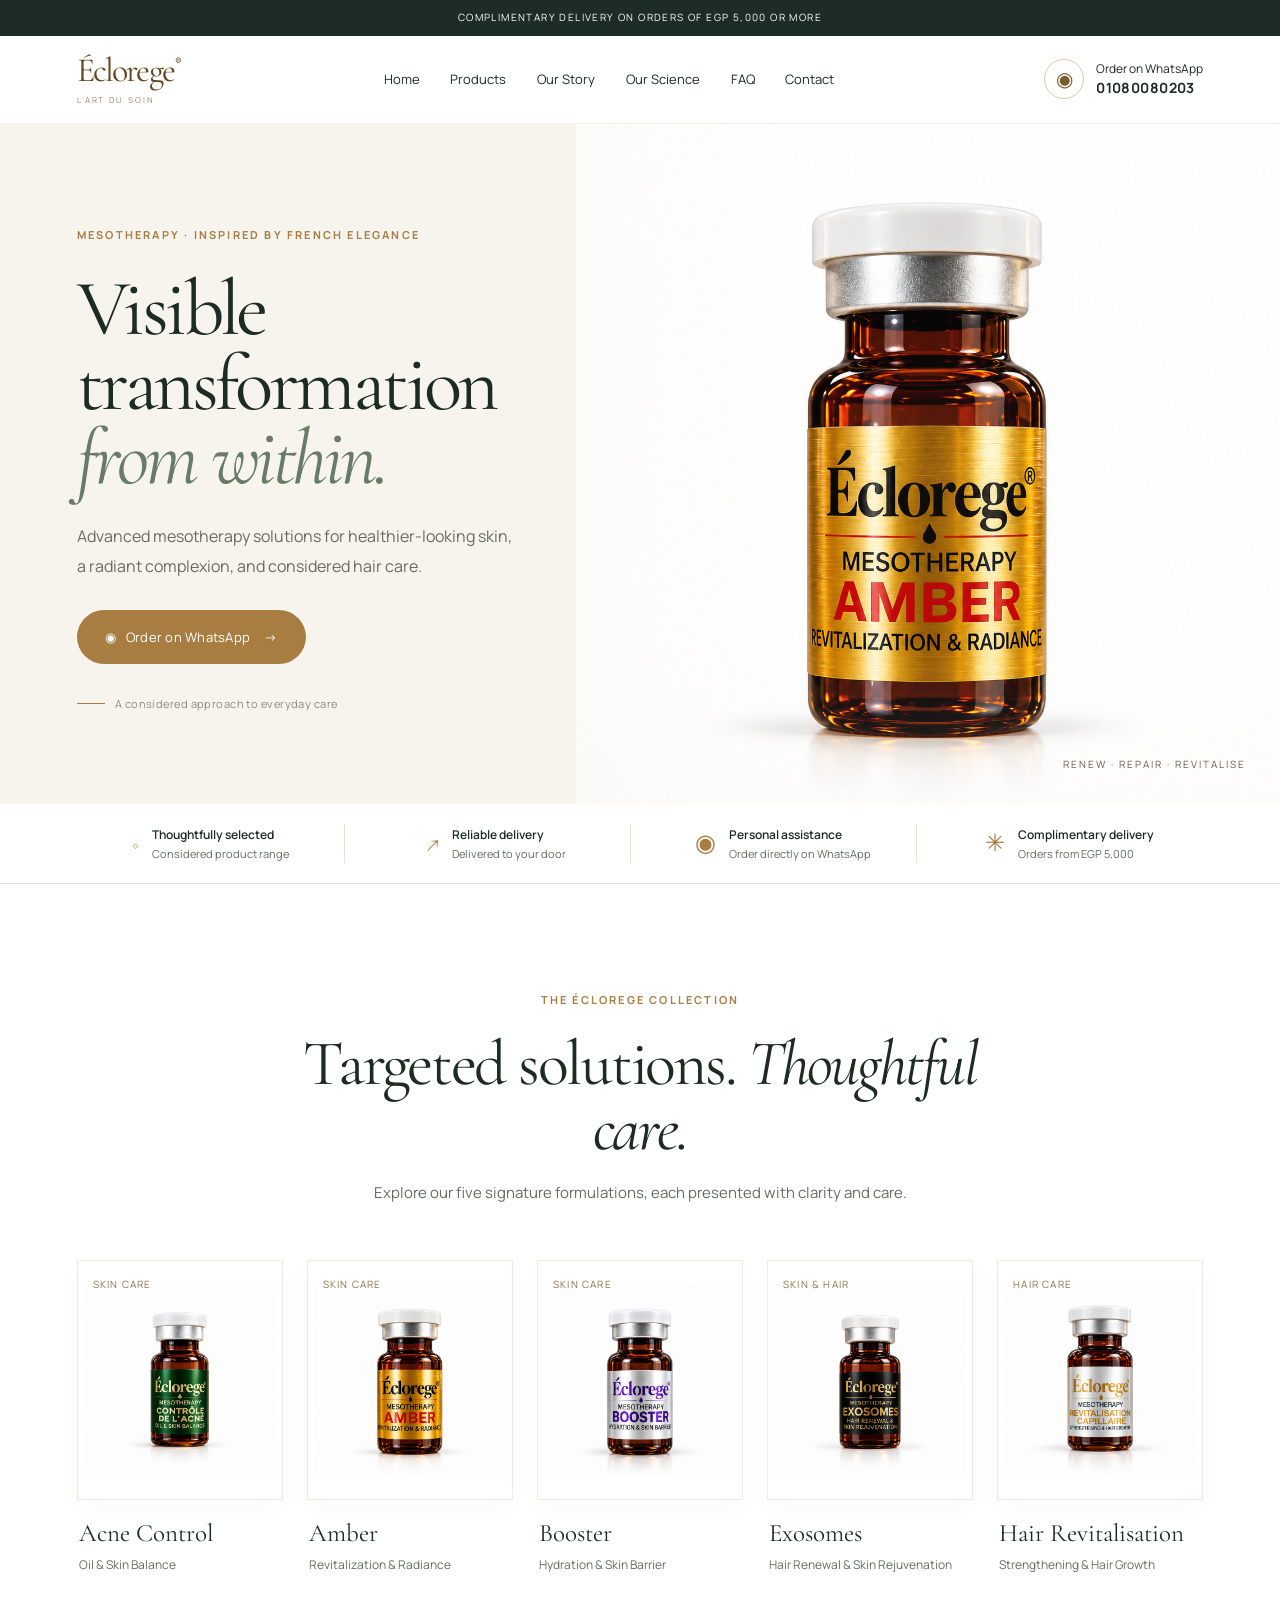
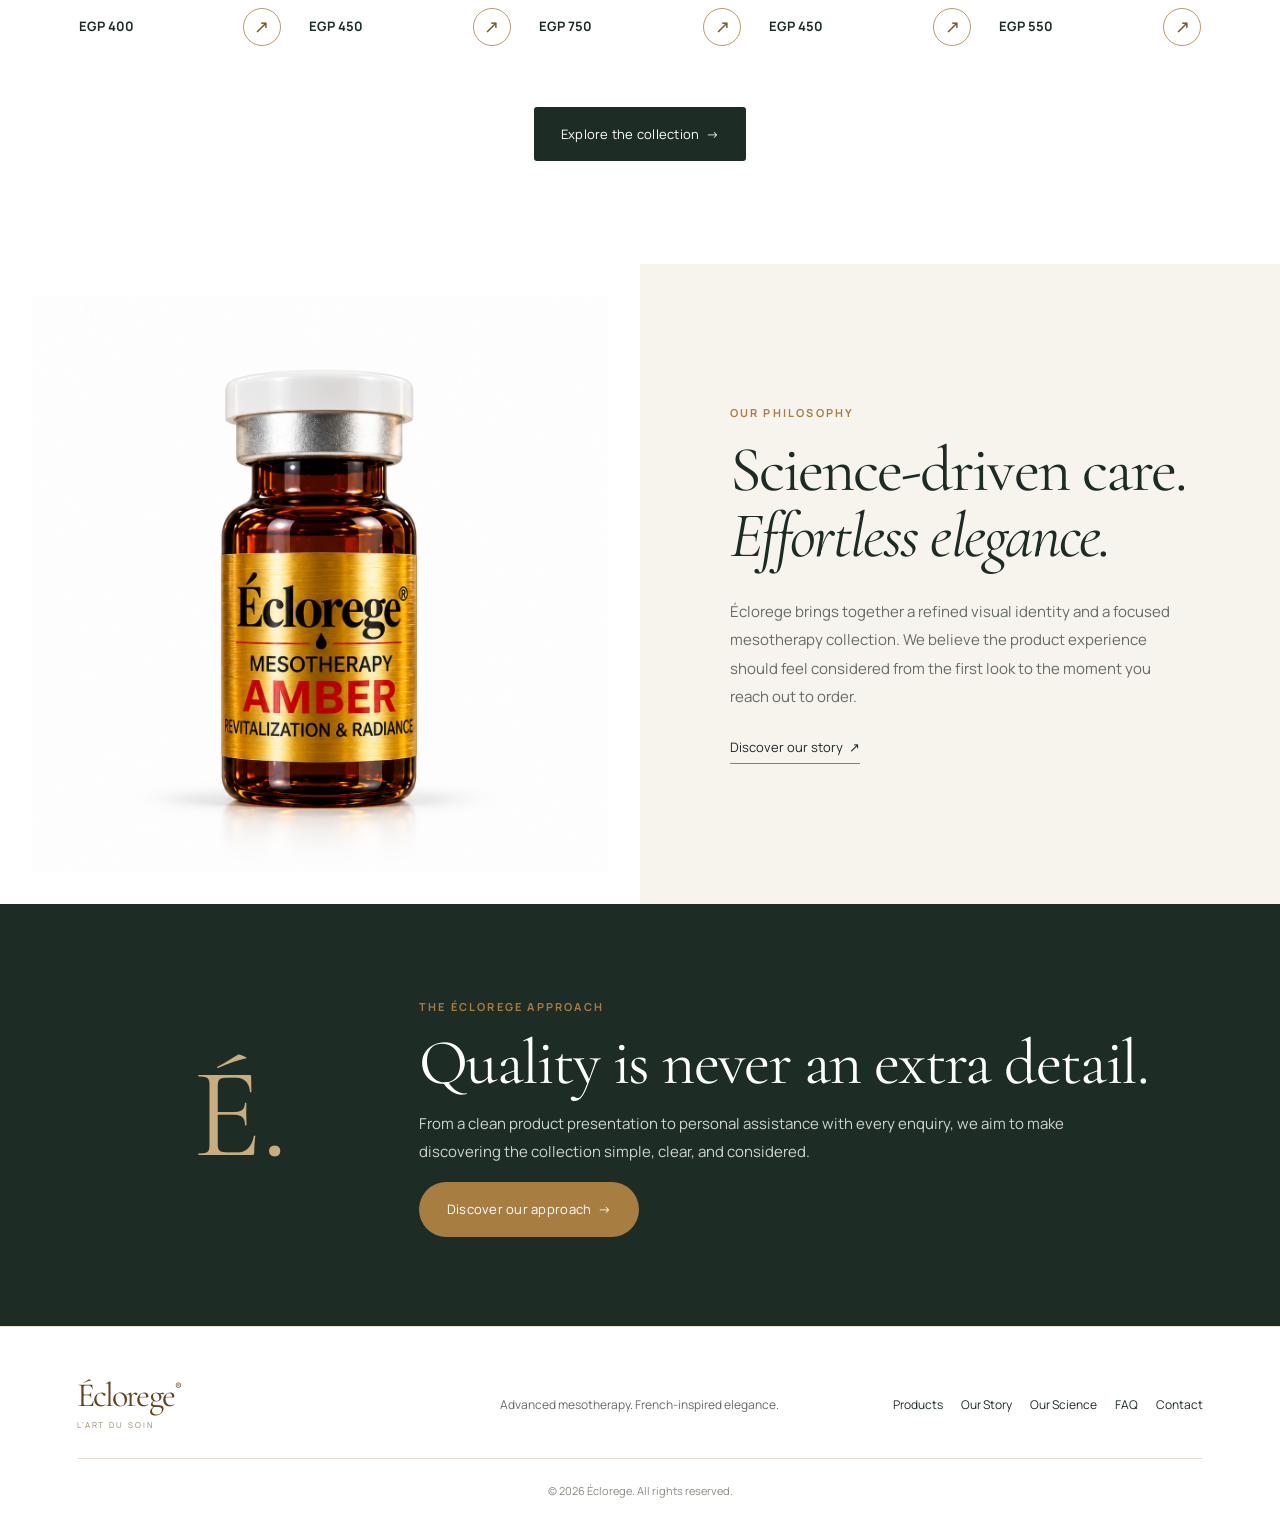
==== commit 9beb9e1e: "Add files via upload" ====
--- a/index.html
+++ b/index.html
@@ -1,4 +1,4 @@
-<!doctype html><html lang="en"><head><meta charset="utf-8"><meta name="viewport" content="width=device-width,initial-scale=1"><meta name="description" content="Discover Éclorege mesotherapy solutions for skin and hair care, presented with French-inspired elegance."><title>Éclorege — The Art of Mesotherapy</title><link rel="stylesheet" href="styles.css"></head><body><div class="announcement">Complimentary delivery on orders of EGP 5,000 or more</div><header class="site-header"><a class="wordmark" href="index.html" aria-label="Éclorege home">Éclorege<span>®</span><small>L’ART DU SOIN</small></a><button class="menu-toggle" aria-label="Open navigation" aria-expanded="false">☰</button><nav class="main-nav"><a href="index.html">Home</a><a href="collection.html">Products</a><a href="story.html">Our Story</a><a href="science.html">Our Science</a><a href="faq.html">FAQ</a><a href="contact.html">Contact</a></nav><a class="header-whatsapp" target="_blank" rel="noopener" href="https://wa.me/201080080203?text=Bonjour%20Éclorege%2C%20I%20would%20like%20to%20know%20more%20about%20your%20products."><span class="wa-icon">◉</span><span>Order on WhatsApp<strong>01080080203</strong></span></a></header><main><section class="hero"><div class="hero-copy"><span class="eyebrow">Mesotherapy · Inspired by French elegance</span><h1>Visible transformation <em>from within.</em></h1><p>Advanced mesotherapy solutions for healthier-looking skin, a radiant complexion, and considered hair care.</p><a class="btn btn-gold" target="_blank" rel="noopener" href="https://wa.me/201080080203?text=Bonjour%20Éclorege%2C%20I%20would%20like%20to%20discover%20the%20collection.">◉ &nbsp; Order on WhatsApp <span>→</span></a><div class="hero-note">A considered approach to everyday care</div></div><div class="hero-media"><div class="hero-poster"><img src="assets/exosomes.png" alt="Éclorege Exosomes vial"></div><video autoplay muted loop playsinline poster="assets/amber.png" aria-label="Éclorege brand film"><source src="assets/hero-video.mp4" type="video/mp4"></video><div class="hero-stamp">Renew · Repair · Revitalise</div></div></section><section class="trust-strip"><div class="trust-item"><span class="trust-symbol">◇</span><div><strong>Thoughtfully selected</strong><small>Considered product range</small></div></div><div class="trust-item"><span class="trust-symbol">↗</span><div><strong>Reliable delivery</strong><small>Delivered to your door</small></div></div><div class="trust-item"><span class="trust-symbol">◉</span><div><strong>Personal assistance</strong><small>Order directly on WhatsApp</small></div></div><div class="trust-item"><span class="trust-symbol">✳</span><div><strong>Complimentary delivery</strong><small>Orders from EGP 5,000</small></div></div></section><section class="section" id="products"><div class="section-head reveal"><span class="eyebrow">The Éclorege collection</span><h2>Targeted solutions. <em>Thoughtful care.</em></h2><p>Explore our five signature formulations, each presented with clarity and care.</p></div><div class="product-grid"><article class="product-card" data-category="SKIN CARE"><a class="product-image" href="products/acne-control.html"><span class="product-tag">SKIN CARE</span><img src="assets/acne-control.png" alt="Éclorege Acne Control mesotherapy vial" loading="lazy"></a><div class="product-meta"><h3>Acne Control</h3><p>Oil & Skin Balance</p><div class="product-bottom"><span class="price">EGP 400</span><a class="round-arrow" href="products/acne-control.html" aria-label="Discover Acne Control">↗</a></div></div></article>
+<!doctype html><html lang="en"><head><meta charset="utf-8"><meta name="viewport" content="width=device-width,initial-scale=1"><meta name="description" content="Discover Éclorege mesotherapy solutions for skin and hair care, presented with French-inspired elegance."><title>Éclorege — The Art of Mesotherapy</title><link rel="stylesheet" href="styles.css"></head><body><div class="announcement">Complimentary delivery on orders of EGP 5,000 or more</div><header class="site-header"><a class="wordmark" href="index.html" aria-label="Éclorege home">Éclorege<span>®</span><small>L’ART DU SOIN</small></a><button class="menu-toggle" aria-label="Open navigation" aria-expanded="false">☰</button><nav class="main-nav"><a href="index.html">Home</a><a href="collection.html">Products</a><a href="story.html">Our Story</a><a href="science.html">Our Science</a><a href="faq.html">FAQ</a><a href="contact.html">Contact</a></nav><a class="header-whatsapp" target="_blank" rel="noopener" href="https://wa.me/201080080203?text=Bonjour%20Éclorege%2C%20I%20would%20like%20to%20know%20more%20about%20your%20products."><span class="wa-icon">◉</span><span>Order on WhatsApp<strong>01080080203</strong></span></a></header><main><section class="hero"><div class="hero-copy"><span class="eyebrow">Mesotherapy · Inspired by French elegance</span><h1>Visible transformation <em>from within.</em></h1><p>Advanced mesotherapy solutions for healthier-looking skin, a radiant complexion, and considered hair care.</p><a class="btn btn-gold" target="_blank" rel="noopener" href="https://wa.me/201080080203?text=Bonjour%20Éclorege%2C%20I%20would%20like%20to%20discover%20the%20collection.">◉ &nbsp; Order on WhatsApp <span>→</span></a><div class="hero-note">A considered approach to everyday care</div></div><div class="hero-media"><video class="hero-video" autoplay muted loop playsinline webkit-playsinline preload="metadata" poster="assets/amber.png" aria-label="Éclorege luxury product film"><source src="assets/hero-video.mp4" type="video/mp4">Your browser does not support embedded video.</video><div class="hero-video-shade" aria-hidden="true"></div><div class="hero-stamp">Renew · Repair · Revitalise</div></div></section><section class="trust-strip"><div class="trust-item"><span class="trust-symbol">◇</span><div><strong>Thoughtfully selected</strong><small>Considered product range</small></div></div><div class="trust-item"><span class="trust-symbol">↗</span><div><strong>Reliable delivery</strong><small>Delivered to your door</small></div></div><div class="trust-item"><span class="trust-symbol">◉</span><div><strong>Personal assistance</strong><small>Order directly on WhatsApp</small></div></div><div class="trust-item"><span class="trust-symbol">✳</span><div><strong>Complimentary delivery</strong><small>Orders from EGP 5,000</small></div></div></section><section class="section" id="products"><div class="section-head reveal"><span class="eyebrow">The Éclorege collection</span><h2>Targeted solutions. <em>Thoughtful care.</em></h2><p>Explore our five signature formulations, each presented with clarity and care.</p></div><div class="product-grid"><article class="product-card" data-category="SKIN CARE"><a class="product-image" href="products/acne-control.html"><span class="product-tag">SKIN CARE</span><img src="assets/acne-control.png" alt="Éclorege Acne Control mesotherapy vial" loading="lazy"></a><div class="product-meta"><h3>Acne Control</h3><p>Oil & Skin Balance</p><div class="product-bottom"><span class="price">EGP 400</span><a class="round-arrow" href="products/acne-control.html" aria-label="Discover Acne Control">↗</a></div></div></article>
 <article class="product-card" data-category="SKIN CARE"><a class="product-image" href="products/amber.html"><span class="product-tag">SKIN CARE</span><img src="assets/amber.png" alt="Éclorege Amber mesotherapy vial" loading="lazy"></a><div class="product-meta"><h3>Amber</h3><p>Revitalization & Radiance</p><div class="product-bottom"><span class="price">EGP 450</span><a class="round-arrow" href="products/amber.html" aria-label="Discover Amber">↗</a></div></div></article>
 <article class="product-card" data-category="SKIN CARE"><a class="product-image" href="products/booster.html"><span class="product-tag">SKIN CARE</span><img src="assets/booster.png" alt="Éclorege Booster mesotherapy vial" loading="lazy"></a><div class="product-meta"><h3>Booster</h3><p>Hydration & Skin Barrier</p><div class="product-bottom"><span class="price">EGP 750</span><a class="round-arrow" href="products/booster.html" aria-label="Discover Booster">↗</a></div></div></article>
 <article class="product-card" data-category="SKIN & HAIR"><a class="product-image" href="products/exosomes.html"><span class="product-tag">SKIN & HAIR</span><img src="assets/exosomes.png" alt="Éclorege Exosomes mesotherapy vial" loading="lazy"></a><div class="product-meta"><h3>Exosomes</h3><p>Hair Renewal & Skin Rejuvenation</p><div class="product-bottom"><span class="price">EGP 450</span><a class="round-arrow" href="products/exosomes.html" aria-label="Discover Exosomes">↗</a></div></div></article>
--- a/styles.css
+++ b/styles.css
@@ -1,2 +1,126 @@
-@import url('https://fonts.googleapis.com/css2?family=DM+Sans:wght@400;500;600;700&family=Playfair+Display:wght@400;500;600&display=swap');
-:root{--ink:#1d2823;--muted:#73766f;--paper:#f8f6f1;--white:#fff;--gold:#a47d45;--gold-light:#c6a46c;--line:#e8e2d7;--forest:#1d2d26;--serif:'Playfair Display',Georgia,serif;--sans:'DM Sans',Arial,sans-serif}*{box-sizing:border-box}html{scroll-behavior:smooth}body{margin:0;background:var(--white);color:var(--ink);font-family:var(--sans);font-size:14px;line-height:1.7}a{color:inherit;text-decoration:none}button{font:inherit}.announcement{background:var(--forest);color:#fff;text-align:center;padding:8px 12px;font-size:9px;letter-spacing:.16em;text-transform:uppercase}.site-header{height:82px;padding:0 clamp(20px,6vw,92px);display:flex;align-items:center;justify-content:space-between;gap:26px;background:rgba(255,255,255,.96);border-bottom:1px solid rgba(29,40,35,.07);position:sticky;top:0;z-index:30;backdrop-filter:blur(12px)}.wordmark{font-family:var(--serif);font-size:29px;letter-spacing:-.06em;line-height:1;color:#60451f;display:inline-flex;flex-direction:column;align-items:flex-start;white-space:nowrap}.wordmark span{font:10px var(--sans);display:inline;position:absolute;margin-left:84px;margin-top:0}.wordmark small{font:6px var(--sans);letter-spacing:.25em;color:#98866b;margin-top:6px}.main-nav{display:flex;align-items:center;gap:clamp(14px,2.3vw,34px);font-size:11px}.main-nav a{position:relative;transition:color .25s}.main-nav a:after{content:'';height:1px;position:absolute;left:0;right:100%;bottom:-8px;background:var(--gold);transition:right .3s}.main-nav a:hover{color:var(--gold)}.main-nav a:hover:after{right:0}.header-whatsapp{display:flex;align-items:center;gap:10px;font-size:10px;line-height:1.4;white-space:nowrap}.header-whatsapp strong{display:block;font-size:12px;letter-spacing:.03em}.wa-icon{display:grid;place-items:center;border:1px solid #d8c9af;border-radius:50%;width:35px;height:35px;font-size:20px;color:#7c5b2d}.menu-toggle{display:none;background:none;border:0;font-size:24px}.hero{min-height:610px;display:grid;grid-template-columns: .92fr 1.08fr;background:var(--paper);overflow:hidden}.hero-copy{padding:clamp(50px,7vw,100px) 7vw clamp(45px,6vw,75px) clamp(25px,6vw,90px);display:flex;flex-direction:column;justify-content:center;align-items:flex-start;position:relative;z-index:2}.eyebrow{font-size:9px;font-weight:700;letter-spacing:.25em;color:var(--gold);text-transform:uppercase}.hero h1{font:clamp(48px,5.3vw,78px)/1.02 var(--serif);font-weight:400;letter-spacing:-.055em;margin:24px 0 22px;max-width:580px}.hero h1 em{font-weight:400;color:#687b69}.hero-copy p{max-width:410px;color:#686b64;font-size:14px;line-height:1.9;margin:0 0 28px}.btn{display:inline-flex;align-items:center;justify-content:center;gap:14px;padding:15px 24px;border-radius:3px;background:var(--forest);color:#fff;font-size:11px;letter-spacing:.02em;transition:transform .3s,background .3s,box-shadow .3s}.btn:hover{background:#344c3f;transform:translateY(-3px);box-shadow:0 12px 25px #1d2d2620}.btn-gold{background:var(--gold);border-radius:40px;padding:15px 25px}.btn-gold:hover{background:#896331}.hero-note{margin-top:26px;font-size:9px;color:#8b8a80;letter-spacing:.04em;display:flex;gap:10px;align-items:center}.hero-note:before{content:'';width:28px;height:1px;background:var(--gold)}.hero-media{position:relative;min-height:540px;background:#e9dfd0;overflow:hidden;display:grid;place-items:center}.hero-media:before{content:'';position:absolute;inset:0;background:linear-gradient(90deg,#f8f6f1 0%,transparent 30%),radial-gradient(circle at 55% 55%,#fff9ed 0,transparent 48%);z-index:1;pointer-events:none}.hero-media video,.hero-media .hero-poster{width:100%;height:100%;position:absolute;inset:0;object-fit:cover}.hero-media .hero-poster{background:linear-gradient(140deg,#f3e8d7,#d9c3a2 58%,#f7f2e8);display:grid;place-items:center}.hero-poster img{height:85%;width:85%;object-fit:contain;mix-blend-mode:multiply;filter:drop-shadow(0 25px 22px #59452a20);animation:float 6s ease-in-out infinite}.hero-media video{z-index:0}.hero-stamp{position:absolute;z-index:2;bottom:28px;right:30px;color:#7c6c51;letter-spacing:.25em;font-size:8px;text-transform:uppercase}.trust-strip{display:grid;grid-template-columns:repeat(4,1fr);padding:21px 6vw;border-bottom:1px solid var(--line);background:#fff}.trust-item{display:flex;justify-content:center;align-items:center;gap:12px;padding:0 14px;border-right:1px solid var(--line);font-size:10px}.trust-item:last-child{border:0}.trust-symbol{font:24px var(--serif);color:var(--gold)}.trust-item strong{display:block;font-size:10px;font-weight:600}.trust-item small{color:var(--muted);font-size:9px}.section{padding:100px clamp(22px,6vw,90px)}.section-head{text-align:center;margin:0 auto 45px;max-width:650px}.section-head h2{font:clamp(34px,4vw,52px)/1.15 var(--serif);letter-spacing:-.04em;font-weight:400;margin:14px 0}.section-head p{color:var(--muted);font-size:12px}.product-grid{display:grid;grid-template-columns:repeat(5,minmax(0,1fr));gap:22px}.product-card{min-width:0;opacity:0;transform:translateY(20px);transition:opacity .7s,transform .7s}.product-card.visible{opacity:1;transform:translateY(0)}.product-image{display:block;position:relative;background:#fff;aspect-ratio: .8;overflow:hidden;border:1px solid #f0eee9}.product-image img{width:100%;height:100%;object-fit:contain;padding:8%;transition:transform .6s cubic-bezier(.2,.7,.2,1)}.product-card:hover .product-image img{transform:scale(1.055)}.product-tag{position:absolute;left:12px;top:12px;font-size:8px;letter-spacing:.14em;color:#88734f}.product-meta{padding:17px 2px}.product-meta h3{font:20px var(--serif);font-weight:400;margin:0 0 4px}.product-meta p{color:var(--muted);font-size:10px;min-height:30px;margin:0 0 12px}.product-bottom{display:flex;justify-content:space-between;align-items:center;gap:10px}.price{font-weight:700;font-size:11px}.round-arrow{width:34px;height:34px;border:1px solid #b99a69;border-radius:50%;display:grid;place-items:center;color:#785a2c;transition:all .25s}.round-arrow:hover{background:var(--gold);color:#fff;transform:rotate(45deg)}.split-feature{display:grid;grid-template-columns:1fr 1fr;min-height:390px;background:var(--paper)}.split-image{min-height:390px;overflow:hidden;background:#f4e9d9}.split-image img{width:100%;height:100%;object-fit:cover;display:block}.split-copy{padding:clamp(35px,6vw,85px);display:flex;flex-direction:column;align-items:flex-start;justify-content:center}.split-copy h2{font:clamp(34px,4vw,52px)/1.1 var(--serif);font-weight:400;margin:15px 0}.split-copy p{max-width:460px;color:var(--muted);font-size:12px;line-height:2;margin-bottom:24px}.dark-band{background:var(--forest);color:#fff;padding:70px 8vw;display:grid;grid-template-columns:.5fr 1.5fr;gap:40px;align-items:center}.dark-monogram{font:clamp(75px,10vw,130px) var(--serif);color:#c9ad7c;text-align:center}.dark-band h2{font:clamp(32px,4vw,48px)/1.1 var(--serif);font-weight:400;margin:10px 0}.dark-band p{color:#d0d5ce;max-width:650px;font-size:12px;line-height:2}.page-hero{padding:88px 24px 76px;text-align:center;background:var(--paper)}.page-hero h1{font:clamp(42px,6vw,68px)/1.08 var(--serif);font-weight:400;letter-spacing:-.04em;margin:16px 0}.page-hero p{max-width:620px;margin:0 auto;color:var(--muted);font-size:13px}.collection-tools{display:flex;justify-content:center;gap:10px;margin:-10px 0 38px;flex-wrap:wrap}.filter-btn{border:1px solid var(--line);background:white;padding:9px 17px;border-radius:25px;font-size:10px;cursor:pointer}.filter-btn.active,.filter-btn:hover{background:var(--gold);color:#fff;border-color:var(--gold)}.product-detail{display:grid;grid-template-columns:1fr 1fr;gap:clamp(35px,7vw,100px);padding:70px clamp(22px,8vw,120px) 95px;max-width:1440px;margin:auto}.detail-gallery{display:grid;grid-template-columns:75px 1fr;gap:15px;align-items:start}.thumbs{display:grid;gap:12px}.thumb{border:1px solid var(--line);background:#fff;padding:4px;cursor:pointer}.thumb img{width:100%;display:block}.detail-main-image{aspect-ratio:.83;background:#fff;border:1px solid #f0eee9;display:grid;place-items:center;overflow:hidden}.detail-main-image img{width:100%;height:100%;object-fit:contain;padding:6%;transition:transform .5s}.detail-main-image:hover img{transform:scale(1.03)}.detail-info{padding-top:16px}.breadcrumbs{font-size:10px;color:#8b8b82;margin-bottom:36px}.detail-info h1{font:clamp(40px,4vw,58px)/1.08 var(--serif);font-weight:400;letter-spacing:-.04em;margin:12px 0}.detail-subtitle{font:20px var(--serif);color:#87673d}.detail-price{font-size:18px;font-weight:600;margin:25px 0}.detail-description{font-size:13px;color:var(--muted);line-height:2;border-top:1px solid var(--line);padding-top:22px}.benefit-grid{display:grid;grid-template-columns:1fr 1fr;gap:14px;margin:26px 0}.benefit{display:flex;gap:9px;font-size:10px;align-items:flex-start}.benefit span{color:var(--gold);font-size:17px}.detail-actions{display:flex;gap:12px;flex-wrap:wrap;margin:30px 0}.detail-actions .btn{min-width:200px}.text-link{border-bottom:1px solid var(--gold);padding-bottom:4px;font-size:11px}.detail-disclaimer{font-size:10px;color:#85857e;line-height:1.8;margin-top:25px}.info-grid{display:grid;grid-template-columns:repeat(3,1fr);gap:22px;margin-top:42px}.info-card{padding:28px;border:1px solid var(--line);background:#fff}.info-card .number{font:30px var(--serif);color:var(--gold)}.info-card h3{font:22px var(--serif);font-weight:400;margin:12px 0}.info-card p{color:var(--muted);font-size:11px;line-height:1.9}.faq-list{max-width:820px;margin:0 auto}.faq-list details{border-bottom:1px solid var(--line);padding:20px 0}.faq-list summary{cursor:pointer;font:20px var(--serif);list-style:none;display:flex;justify-content:space-between;gap:20px}.faq-list summary:after{content:'+';color:var(--gold);font:20px var(--sans)}.faq-list details[open] summary:after{content:'−'}.faq-list details p{font-size:12px;color:var(--muted);line-height:2;max-width:700px}.contact-panel{max-width:760px;margin:0 auto;text-align:center;padding:50px 25px;border:1px solid var(--line);background:var(--paper)}.site-footer{padding:45px clamp(22px,6vw,90px) 25px;display:grid;grid-template-columns:1fr 1fr 1fr;gap:25px;align-items:center;border-top:1px solid var(--line)}.site-footer p{font-size:10px;color:var(--muted);text-align:center}.footer-links{display:flex;justify-content:flex-end;gap:15px;flex-wrap:wrap;font-size:10px}.site-footer>small{grid-column:1/-1;text-align:center;color:#8a8a82;font-size:9px;padding-top:22px;border-top:1px solid var(--line)}.reveal{opacity:0;transform:translateY(24px);transition:opacity .8s ease,transform .8s ease}.reveal.visible{opacity:1;transform:translateY(0)}@keyframes float{0%,100%{transform:translateY(0)}50%{transform:translateY(-12px)}}@media(prefers-reduced-motion:reduce){*,*:before,*:after{scroll-behavior:auto!important;animation:none!important;transition:none!important}.reveal,.product-card{opacity:1;transform:none}}@media(max-width:1100px){.main-nav{gap:14px}.header-whatsapp{font-size:9px}.product-grid{grid-template-columns:repeat(3,minmax(0,1fr))}.hero{grid-template-columns:1fr 1fr}.hero h1{font-size:clamp(42px,5vw,62px)}}@media(max-width:760px){.site-header{height:72px;padding:0 18px;gap:12px}.wordmark{font-size:26px}.menu-toggle{display:block;margin-left:auto;order:2}.header-whatsapp{order:3}.header-whatsapp .wa-icon{width:31px;height:31px}.header-whatsapp span:last-child{display:none}.main-nav{display:none;position:absolute;left:0;right:0;top:71px;background:#fff;padding:22px;box-shadow:0 18px 25px #0000000c;flex-direction:column;align-items:flex-start;gap:18px}.main-nav.open{display:flex}.hero{grid-template-columns:1fr}.hero-copy{padding:55px 25px 45px}.hero h1{font-size:clamp(47px,12vw,67px);margin:17px 0}.hero-media{min-height:380px;grid-row:1}.hero-media:before{background:linear-gradient(0deg,#f8f6f1 0%,transparent 30%)}.hero-poster img{width:80%;height:88%}.trust-strip{grid-template-columns:1fr 1fr;padding:15px 10px;row-gap:15px}.trust-item{justify-content:flex-start;border-right:0;padding:7px 10px}.section{padding:65px 20px}.section-head{margin-bottom:30px}.product-grid{grid-template-columns:repeat(2,minmax(0,1fr));gap:18px 12px}.product-meta h3{font-size:18px}.product-meta p{font-size:10px}.split-feature{grid-template-columns:1fr}.split-image{min-height:270px;max-height:340px}.split-copy{padding:40px 25px}.dark-band{grid-template-columns:1fr;gap:10px;padding:45px 25px}.dark-monogram{text-align:left;font-size:70px}.page-hero{padding:65px 20px 55px}.product-detail{grid-template-columns:1fr;padding:35px 20px 60px;gap:25px}.detail-gallery{grid-template-columns:55px 1fr}.detail-info{padding-top:0}.breadcrumbs{margin-bottom:20px}.detail-info h1{font-size:44px}.detail-actions .btn{flex:1;min-width:0}.info-grid{grid-template-columns:1fr}.site-footer{grid-template-columns:1fr;text-align:center;padding:38px 20px 20px}.site-footer .wordmark{margin:auto}.site-footer p{margin:0}.footer-links{justify-content:center}.site-footer>small{grid-column:auto}.detail-main-image{aspect-ratio:1}.product-image{aspect-ratio:.83}}+@import url('https://fonts.googleapis.com/css2?family=Cormorant+Garamond:wght@400;500;600;700&family=Manrope:wght@400;500;600;700&display=swap');
+:root{--ink:#1d2823;--muted:#73766f;--paper:#f8f6f1;--white:#fff;--gold:#a47d45;--gold-light:#c6a46c;--line:#e8e2d7;--forest:#1d2d26;--serif:'Playfair Display',Georgia,serif;--sans:'DM Sans',Arial,sans-serif}*{box-sizing:border-box}html{scroll-behavior:smooth}body{margin:0;background:var(--white);color:var(--ink);font-family:var(--sans);font-size:14px;line-height:1.7}a{color:inherit;text-decoration:none}button{font:inherit}.announcement{background:var(--forest);color:#fff;text-align:center;padding:8px 12px;font-size:9px;letter-spacing:.16em;text-transform:uppercase}.site-header{height:82px;padding:0 clamp(20px,6vw,92px);display:flex;align-items:center;justify-content:space-between;gap:26px;background:rgba(255,255,255,.96);border-bottom:1px solid rgba(29,40,35,.07);position:sticky;top:0;z-index:30;backdrop-filter:blur(12px)}.wordmark{font-family:var(--serif);font-size:29px;letter-spacing:-.06em;line-height:1;color:#60451f;display:inline-flex;flex-direction:column;align-items:flex-start;white-space:nowrap}.wordmark span{font:10px var(--sans);display:inline;position:absolute;margin-left:84px;margin-top:0}.wordmark small{font:6px var(--sans);letter-spacing:.25em;color:#98866b;margin-top:6px}.main-nav{display:flex;align-items:center;gap:clamp(14px,2.3vw,34px);font-size:11px}.main-nav a{position:relative;transition:color .25s}.main-nav a:after{content:'';height:1px;position:absolute;left:0;right:100%;bottom:-8px;background:var(--gold);transition:right .3s}.main-nav a:hover{color:var(--gold)}.main-nav a:hover:after{right:0}.header-whatsapp{display:flex;align-items:center;gap:10px;font-size:10px;line-height:1.4;white-space:nowrap}.header-whatsapp strong{display:block;font-size:12px;letter-spacing:.03em}.wa-icon{display:grid;place-items:center;border:1px solid #d8c9af;border-radius:50%;width:35px;height:35px;font-size:20px;color:#7c5b2d}.menu-toggle{display:none;background:none;border:0;font-size:24px}.hero{min-height:610px;display:grid;grid-template-columns: .92fr 1.08fr;background:var(--paper);overflow:hidden}.hero-copy{padding:clamp(50px,7vw,100px) 7vw clamp(45px,6vw,75px) clamp(25px,6vw,90px);display:flex;flex-direction:column;justify-content:center;align-items:flex-start;position:relative;z-index:2}.eyebrow{font-size:9px;font-weight:700;letter-spacing:.25em;color:var(--gold);text-transform:uppercase}.hero h1{font:clamp(48px,5.3vw,78px)/1.02 var(--serif);font-weight:400;letter-spacing:-.055em;margin:24px 0 22px;max-width:580px}.hero h1 em{font-weight:400;color:#687b69}.hero-copy p{max-width:410px;color:#686b64;font-size:14px;line-height:1.9;margin:0 0 28px}.btn{display:inline-flex;align-items:center;justify-content:center;gap:14px;padding:15px 24px;border-radius:3px;background:var(--forest);color:#fff;font-size:11px;letter-spacing:.02em;transition:transform .3s,background .3s,box-shadow .3s}.btn:hover{background:#344c3f;transform:translateY(-3px);box-shadow:0 12px 25px #1d2d2620}.btn-gold{background:var(--gold);border-radius:40px;padding:15px 25px}.btn-gold:hover{background:#896331}.hero-note{margin-top:26px;font-size:9px;color:#8b8a80;letter-spacing:.04em;display:flex;gap:10px;align-items:center}.hero-note:before{content:'';width:28px;height:1px;background:var(--gold)}.hero-media{position:relative;min-height:540px;background:#e9dfd0;overflow:hidden;display:grid;place-items:center}.hero-media:before{content:'';position:absolute;inset:0;background:linear-gradient(90deg,#f8f6f1 0%,transparent 30%),radial-gradient(circle at 55% 55%,#fff9ed 0,transparent 48%);z-index:1;pointer-events:none}.hero-media video,.hero-media .hero-poster{width:100%;height:100%;position:absolute;inset:0;object-fit:cover}.hero-media .hero-poster{background:linear-gradient(140deg,#f3e8d7,#d9c3a2 58%,#f7f2e8);display:grid;place-items:center}.hero-poster img{height:85%;width:85%;object-fit:contain;mix-blend-mode:multiply;filter:drop-shadow(0 25px 22px #59452a20);animation:float 6s ease-in-out infinite}.hero-media video{z-index:0}.hero-stamp{position:absolute;z-index:2;bottom:28px;right:30px;color:#7c6c51;letter-spacing:.25em;font-size:8px;text-transform:uppercase}.trust-strip{display:grid;grid-template-columns:repeat(4,1fr);padding:21px 6vw;border-bottom:1px solid var(--line);background:#fff}.trust-item{display:flex;justify-content:center;align-items:center;gap:12px;padding:0 14px;border-right:1px solid var(--line);font-size:10px}.trust-item:last-child{border:0}.trust-symbol{font:24px var(--serif);color:var(--gold)}.trust-item strong{display:block;font-size:10px;font-weight:600}.trust-item small{color:var(--muted);font-size:9px}.section{padding:100px clamp(22px,6vw,90px)}.section-head{text-align:center;margin:0 auto 45px;max-width:650px}.section-head h2{font:clamp(34px,4vw,52px)/1.15 var(--serif);letter-spacing:-.04em;font-weight:400;margin:14px 0}.section-head p{color:var(--muted);font-size:12px}.product-grid{display:grid;grid-template-columns:repeat(5,minmax(0,1fr));gap:22px}.product-card{min-width:0;opacity:0;transform:translateY(20px);transition:opacity .7s,transform .7s}.product-card.visible{opacity:1;transform:translateY(0)}.product-image{display:block;position:relative;background:#fff;aspect-ratio: .8;overflow:hidden;border:1px solid #f0eee9}.product-image img{width:100%;height:100%;object-fit:contain;padding:8%;transition:transform .6s cubic-bezier(.2,.7,.2,1)}.product-card:hover .product-image img{transform:scale(1.055)}.product-tag{position:absolute;left:12px;top:12px;font-size:8px;letter-spacing:.14em;color:#88734f}.product-meta{padding:17px 2px}.product-meta h3{font:20px var(--serif);font-weight:400;margin:0 0 4px}.product-meta p{color:var(--muted);font-size:10px;min-height:30px;margin:0 0 12px}.product-bottom{display:flex;justify-content:space-between;align-items:center;gap:10px}.price{font-weight:700;font-size:11px}.round-arrow{width:34px;height:34px;border:1px solid #b99a69;border-radius:50%;display:grid;place-items:center;color:#785a2c;transition:all .25s}.round-arrow:hover{background:var(--gold);color:#fff;transform:rotate(45deg)}.split-feature{display:grid;grid-template-columns:1fr 1fr;min-height:390px;background:var(--paper)}.split-image{min-height:390px;overflow:hidden;background:#f4e9d9}.split-image img{width:100%;height:100%;object-fit:cover;display:block}.split-copy{padding:clamp(35px,6vw,85px);display:flex;flex-direction:column;align-items:flex-start;justify-content:center}.split-copy h2{font:clamp(34px,4vw,52px)/1.1 var(--serif);font-weight:400;margin:15px 0}.split-copy p{max-width:460px;color:var(--muted);font-size:12px;line-height:2;margin-bottom:24px}.dark-band{background:var(--forest);color:#fff;padding:70px 8vw;display:grid;grid-template-columns:.5fr 1.5fr;gap:40px;align-items:center}.dark-monogram{font:clamp(75px,10vw,130px) var(--serif);color:#c9ad7c;text-align:center}.dark-band h2{font:clamp(32px,4vw,48px)/1.1 var(--serif);font-weight:400;margin:10px 0}.dark-band p{color:#d0d5ce;max-width:650px;font-size:12px;line-height:2}.page-hero{padding:88px 24px 76px;text-align:center;background:var(--paper)}.page-hero h1{font:clamp(42px,6vw,68px)/1.08 var(--serif);font-weight:400;letter-spacing:-.04em;margin:16px 0}.page-hero p{max-width:620px;margin:0 auto;color:var(--muted);font-size:13px}.collection-tools{display:flex;justify-content:center;gap:10px;margin:-10px 0 38px;flex-wrap:wrap}.filter-btn{border:1px solid var(--line);background:white;padding:9px 17px;border-radius:25px;font-size:10px;cursor:pointer}.filter-btn.active,.filter-btn:hover{background:var(--gold);color:#fff;border-color:var(--gold)}.product-detail{display:grid;grid-template-columns:1fr 1fr;gap:clamp(35px,7vw,100px);padding:70px clamp(22px,8vw,120px) 95px;max-width:1440px;margin:auto}.detail-gallery{display:grid;grid-template-columns:75px 1fr;gap:15px;align-items:start}.thumbs{display:grid;gap:12px}.thumb{border:1px solid var(--line);background:#fff;padding:4px;cursor:pointer}.thumb img{width:100%;display:block}.detail-main-image{aspect-ratio:.83;background:#fff;border:1px solid #f0eee9;display:grid;place-items:center;overflow:hidden}.detail-main-image img{width:100%;height:100%;object-fit:contain;padding:6%;transition:transform .5s}.detail-main-image:hover img{transform:scale(1.03)}.detail-info{padding-top:16px}.breadcrumbs{font-size:10px;color:#8b8b82;margin-bottom:36px}.detail-info h1{font:clamp(40px,4vw,58px)/1.08 var(--serif);font-weight:400;letter-spacing:-.04em;margin:12px 0}.detail-subtitle{font:20px var(--serif);color:#87673d}.detail-price{font-size:18px;font-weight:600;margin:25px 0}.detail-description{font-size:13px;color:var(--muted);line-height:2;border-top:1px solid var(--line);padding-top:22px}.benefit-grid{display:grid;grid-template-columns:1fr 1fr;gap:14px;margin:26px 0}.benefit{display:flex;gap:9px;font-size:10px;align-items:flex-start}.benefit span{color:var(--gold);font-size:17px}.detail-actions{display:flex;gap:12px;flex-wrap:wrap;margin:30px 0}.detail-actions .btn{min-width:200px}.text-link{border-bottom:1px solid var(--gold);padding-bottom:4px;font-size:11px}.detail-disclaimer{font-size:10px;color:#85857e;line-height:1.8;margin-top:25px}.info-grid{display:grid;grid-template-columns:repeat(3,1fr);gap:22px;margin-top:42px}.info-card{padding:28px;border:1px solid var(--line);background:#fff}.info-card .number{font:30px var(--serif);color:var(--gold)}.info-card h3{font:22px var(--serif);font-weight:400;margin:12px 0}.info-card p{color:var(--muted);font-size:11px;line-height:1.9}.faq-list{max-width:820px;margin:0 auto}.faq-list details{border-bottom:1px solid var(--line);padding:20px 0}.faq-list summary{cursor:pointer;font:20px var(--serif);list-style:none;display:flex;justify-content:space-between;gap:20px}.faq-list summary:after{content:'+';color:var(--gold);font:20px var(--sans)}.faq-list details[open] summary:after{content:'−'}.faq-list details p{font-size:12px;color:var(--muted);line-height:2;max-width:700px}.contact-panel{max-width:760px;margin:0 auto;text-align:center;padding:50px 25px;border:1px solid var(--line);background:var(--paper)}.site-footer{padding:45px clamp(22px,6vw,90px) 25px;display:grid;grid-template-columns:1fr 1fr 1fr;gap:25px;align-items:center;border-top:1px solid var(--line)}.site-footer p{font-size:10px;color:var(--muted);text-align:center}.footer-links{display:flex;justify-content:flex-end;gap:15px;flex-wrap:wrap;font-size:10px}.site-footer>small{grid-column:1/-1;text-align:center;color:#8a8a82;font-size:9px;padding-top:22px;border-top:1px solid var(--line)}.reveal{opacity:0;transform:translateY(24px);transition:opacity .8s ease,transform .8s ease}.reveal.visible{opacity:1;transform:translateY(0)}@keyframes float{0%,100%{transform:translateY(0)}50%{transform:translateY(-12px)}}@media(prefers-reduced-motion:reduce){*,*:before,*:after{scroll-behavior:auto!important;animation:none!important;transition:none!important}.reveal,.product-card{opacity:1;transform:none}}@media(max-width:1100px){.main-nav{gap:14px}.header-whatsapp{font-size:9px}.product-grid{grid-template-columns:repeat(3,minmax(0,1fr))}.hero{grid-template-columns:1fr 1fr}.hero h1{font-size:clamp(42px,5vw,62px)}}@media(max-width:760px){.site-header{height:72px;padding:0 18px;gap:12px}.wordmark{font-size:26px}.menu-toggle{display:block;margin-left:auto;order:2}.header-whatsapp{order:3}.header-whatsapp .wa-icon{width:31px;height:31px}.header-whatsapp span:last-child{display:none}.main-nav{display:none;position:absolute;left:0;right:0;top:71px;background:#fff;padding:22px;box-shadow:0 18px 25px #0000000c;flex-direction:column;align-items:flex-start;gap:18px}.main-nav.open{display:flex}.hero{grid-template-columns:1fr}.hero-copy{padding:55px 25px 45px}.hero h1{font-size:clamp(47px,12vw,67px);margin:17px 0}.hero-media{min-height:380px;grid-row:1}.hero-media:before{background:linear-gradient(0deg,#f8f6f1 0%,transparent 30%)}.hero-poster img{width:80%;height:88%}.trust-strip{grid-template-columns:1fr 1fr;padding:15px 10px;row-gap:15px}.trust-item{justify-content:flex-start;border-right:0;padding:7px 10px}.section{padding:65px 20px}.section-head{margin-bottom:30px}.product-grid{grid-template-columns:repeat(2,minmax(0,1fr));gap:18px 12px}.product-meta h3{font-size:18px}.product-meta p{font-size:10px}.split-feature{grid-template-columns:1fr}.split-image{min-height:270px;max-height:340px}.split-copy{padding:40px 25px}.dark-band{grid-template-columns:1fr;gap:10px;padding:45px 25px}.dark-monogram{text-align:left;font-size:70px}.page-hero{padding:65px 20px 55px}.product-detail{grid-template-columns:1fr;padding:35px 20px 60px;gap:25px}.detail-gallery{grid-template-columns:55px 1fr}.detail-info{padding-top:0}.breadcrumbs{margin-bottom:20px}.detail-info h1{font-size:44px}.detail-actions .btn{flex:1;min-width:0}.info-grid{grid-template-columns:1fr}.site-footer{grid-template-columns:1fr;text-align:center;padding:38px 20px 20px}.site-footer .wordmark{margin:auto}.site-footer p{margin:0}.footer-links{justify-content:center}.site-footer>small{grid-column:auto}.detail-main-image{aspect-ratio:1}.product-image{aspect-ratio:.83}}
+
+/* Éclorege premium refinement — French editorial typography, clearer sizing, real hero film */
+:root{
+  --ink:#1d2b25; --muted:#656b65; --paper:#f7f4ee; --white:#fff;
+  --gold:#a77d42; --gold-light:#d0b17b; --line:#e7e0d5; --forest:#1d2d26;
+  --serif:'Cormorant Garamond', 'Times New Roman', serif;
+  --sans:'Manrope', Arial, sans-serif;
+}
+body{font-size:15px;line-height:1.75;-webkit-font-smoothing:antialiased;text-rendering:optimizeLegibility}
+.announcement{font-size:10px;letter-spacing:.14em;padding:9px 14px}
+.site-header{min-height:88px;height:auto;padding:15px clamp(22px,6vw,96px);gap:30px}
+.wordmark{font-size:34px;letter-spacing:-.055em}
+.wordmark span{margin-left:98px;font-size:11px}
+.wordmark small{font-size:8px;letter-spacing:.24em}
+.main-nav{gap:clamp(18px,2.4vw,38px);font-size:13px}
+.header-whatsapp{font-size:12px;gap:12px}
+.header-whatsapp strong{font-size:14px}
+.wa-icon{width:40px;height:40px}
+.hero{min-height:680px;grid-template-columns:minmax(0,.9fr) minmax(0,1.1fr)}
+.hero-copy{padding:clamp(62px,7vw,112px) clamp(28px,5vw,80px) clamp(55px,6vw,90px) clamp(28px,6vw,96px)}
+.eyebrow{font-size:11px;letter-spacing:.2em;line-height:1.7}
+.hero h1{font-size:clamp(60px,6.2vw,94px);line-height:.94;letter-spacing:-.045em;margin:27px 0 25px;max-width:620px}
+.hero-copy p{font-size:16px;line-height:1.9;max-width:460px}
+.btn{font-size:13px;padding:16px 27px;min-height:52px}
+.btn-gold{padding:16px 28px}
+.hero-note{font-size:11px;margin-top:30px}
+.hero-media{min-height:680px;isolation:isolate;background:#f3eee5 url('assets/amber.png') center/contain no-repeat}
+.hero-media video.hero-video{display:block;position:absolute;inset:0;width:100%;height:100%;object-fit:cover;object-position:center;z-index:0;background:#f7f4ee}
+.hero-video-shade{position:absolute;inset:0;z-index:1;pointer-events:none;background:linear-gradient(90deg,rgba(247,244,238,.18),transparent 32%),linear-gradient(0deg,rgba(247,244,238,.18),transparent 24%)}
+.hero-media:before{z-index:2;background:linear-gradient(90deg,rgba(247,244,238,.08),transparent 35%),radial-gradient(circle at 55% 52%,rgba(255,250,241,.06),transparent 52%)}
+.hero-stamp{z-index:3;font-size:10px;letter-spacing:.2em;right:34px;bottom:30px;color:#6c604e;text-shadow:0 1px 10px rgba(255,255,255,.6)}
+.trust-strip{padding:20px clamp(20px,6vw,90px);gap:18px}
+.trust-item{gap:13px;padding:0 18px}
+.trust-item strong{font-size:12px}
+.trust-item small{font-size:11px;line-height:1.6}
+.section{padding:clamp(78px,8vw,120px) clamp(22px,6vw,96px)}
+.section-head{max-width:760px;margin-bottom:54px}
+.section-head h2{font-size:clamp(46px,5vw,68px);line-height:1.02;letter-spacing:-.035em;margin:18px 0}
+.section-head p{font-size:15px;line-height:1.8}
+.product-grid{gap:24px}
+.product-image{aspect-ratio:.86;background:#fff;border:1px solid #eeeae3;box-shadow:0 7px 24px rgba(50,38,20,.025)}
+.product-image img{padding:3%;object-fit:contain;transition:transform .8s cubic-bezier(.2,.7,.2,1)}
+.product-card:hover .product-image img{transform:scale(1.075)}
+.product-tag{font-size:10px;letter-spacing:.12em;left:15px;top:15px}
+.product-meta{padding:19px 2px}
+.product-meta h3{font-size:25px;line-height:1.15;margin-bottom:7px}
+.product-meta p{font-size:12px;line-height:1.6;min-height:38px;margin-bottom:15px}
+.price{font-size:13px}
+.round-arrow{width:38px;height:38px;font-size:18px}
+.split-feature{min-height:500px}
+.split-image{min-height:500px;background:#fff}
+.split-image img{object-fit:contain;padding:5%;background:#fff}
+.split-copy{padding:clamp(48px,7vw,100px)}
+.split-copy h2{font-size:clamp(44px,5vw,66px);line-height:1.02;letter-spacing:-.03em}
+.split-copy p,.dark-band p{font-size:15px;line-height:1.9}
+.text-link{font-size:13px}
+.dark-band{padding:clamp(60px,7vw,100px) 9vw;gap:55px}
+.dark-band h2{font-size:clamp(42px,5vw,64px);line-height:1.02;letter-spacing:-.025em}
+.page-hero{padding:clamp(72px,8vw,112px) 24px 84px}
+.page-hero h1{font-size:clamp(52px,6vw,78px);line-height:1;letter-spacing:-.035em}
+.page-hero p{font-size:16px;line-height:1.9}
+.filter-btn{font-size:12px;padding:11px 20px}
+.product-detail{gap:clamp(42px,7vw,110px);padding:80px clamp(24px,8vw,130px) 110px}
+.detail-gallery{grid-template-columns:86px minmax(0,1fr);gap:18px}
+.detail-main-image{background:#fff;box-shadow:0 10px 34px rgba(40,32,20,.035)}
+.detail-main-image img{padding:3%;object-fit:contain}
+.detail-info h1{font-size:clamp(52px,5vw,76px);line-height:.98;letter-spacing:-.035em}
+.breadcrumbs{font-size:12px;margin-bottom:38px}
+.detail-subtitle{font-size:25px;line-height:1.3}
+.detail-price{font-size:22px;margin:28px 0}
+.detail-description{font-size:15px;line-height:1.95;padding-top:25px}
+.benefit-grid{gap:17px;margin:30px 0}
+.benefit{font-size:13px;line-height:1.7;gap:11px}
+.benefit span{font-size:20px}
+.detail-disclaimer{font-size:12px;line-height:1.9}
+.info-card{padding:32px}
+.info-card h3{font-size:28px}
+.info-card p{font-size:14px;line-height:1.9}
+.faq-list summary{font-size:24px;padding:5px 0}
+.faq-list details p{font-size:15px;line-height:1.9}
+.contact-panel{padding:58px 30px}
+.site-footer{padding:52px clamp(22px,6vw,96px) 28px;gap:28px}
+.site-footer p{font-size:12px}
+.footer-links{font-size:12px;gap:18px}
+.site-footer>small{font-size:11px}
+.reveal{transform:translateY(28px);transition:opacity .85s ease,transform .85s cubic-bezier(.2,.7,.2,1)}
+@media(max-width:1100px){
+ .site-header{padding-inline:28px}.main-nav{gap:16px;font-size:12px}
+ .hero{min-height:600px}.hero-media{min-height:600px}.hero h1{font-size:clamp(56px,6vw,78px)}
+ .product-grid{grid-template-columns:repeat(3,minmax(0,1fr))}
+ .product-meta h3{font-size:23px}
+}
+@media(max-width:760px){
+ .announcement{font-size:9px;letter-spacing:.1em}
+ .site-header{min-height:72px;height:72px;padding:10px 17px;gap:10px}
+ .wordmark{font-size:28px}.wordmark span{margin-left:80px;font-size:9px}.wordmark small{font-size:7px}
+ .header-whatsapp{font-size:11px}.header-whatsapp .wa-icon{width:34px;height:34px}
+ .main-nav{top:71px;font-size:15px;padding:24px 22px;gap:19px}
+ .hero{grid-template-columns:1fr;min-height:0}
+ .hero-copy{padding:44px 24px 48px;order:2}
+ .hero-media{min-height:390px;height:56vw;max-height:520px;grid-row:auto;order:1}
+ .hero-media video.hero-video{object-fit:cover;object-position:center}
+ .hero h1{font-size:clamp(52px,13vw,76px);line-height:.95;margin:18px 0}
+ .hero-copy p{font-size:15px;line-height:1.8}
+ .eyebrow{font-size:10px;letter-spacing:.16em}
+ .hero-note{font-size:11px}
+ .trust-strip{padding:18px 13px;row-gap:14px;column-gap:5px}
+ .trust-item{padding:6px 7px;gap:8px}.trust-item strong{font-size:11px}.trust-item small{font-size:10px}
+ .section{padding:68px 18px}.section-head{margin-bottom:32px}.section-head h2{font-size:clamp(39px,10vw,55px)}.section-head p{font-size:14px}
+ .product-grid{grid-template-columns:repeat(2,minmax(0,1fr));gap:20px 13px}
+ .product-image{aspect-ratio:.78}.product-image img{padding:2%}
+ .product-tag{font-size:8px;left:9px;top:9px}
+ .product-meta{padding:14px 1px}.product-meta h3{font-size:21px}.product-meta p{font-size:11px;min-height:34px}
+ .price{font-size:12px}.round-arrow{width:34px;height:34px}
+ .split-feature{grid-template-columns:1fr}.split-image{min-height:320px;max-height:430px}.split-copy{padding:42px 24px}.split-copy h2{font-size:clamp(42px,10vw,58px)}.split-copy p,.dark-band p{font-size:14px}
+ .dark-band{grid-template-columns:1fr;padding:46px 24px;gap:12px}.dark-monogram{font-size:70px}.dark-band h2{font-size:clamp(38px,9vw,52px)}
+ .page-hero{padding:62px 20px 52px}.page-hero h1{font-size:clamp(46px,12vw,62px)}.page-hero p{font-size:14px}
+ .product-detail{grid-template-columns:1fr;padding:28px 18px 62px;gap:28px}
+ .detail-gallery{grid-template-columns:58px minmax(0,1fr);gap:12px}.detail-info h1{font-size:clamp(48px,12vw,62px)}.detail-subtitle{font-size:22px}.detail-price{font-size:21px}
+ .detail-description{font-size:14px}.benefit{font-size:12px}.detail-actions .btn{font-size:12px;padding:14px 15px}
+ .faq-list summary{font-size:21px}.faq-list details p{font-size:14px}
+ .site-footer{grid-template-columns:1fr;text-align:center;padding:38px 20px 22px}.site-footer .wordmark{margin:auto}.footer-links{justify-content:center;font-size:12px}.site-footer>small{grid-column:auto}
+}
+@media(max-width:390px){.header-whatsapp .wa-icon{display:none}.product-meta h3{font-size:19px}.product-grid{gap:18px 10px}.hero-media{min-height:320px}}
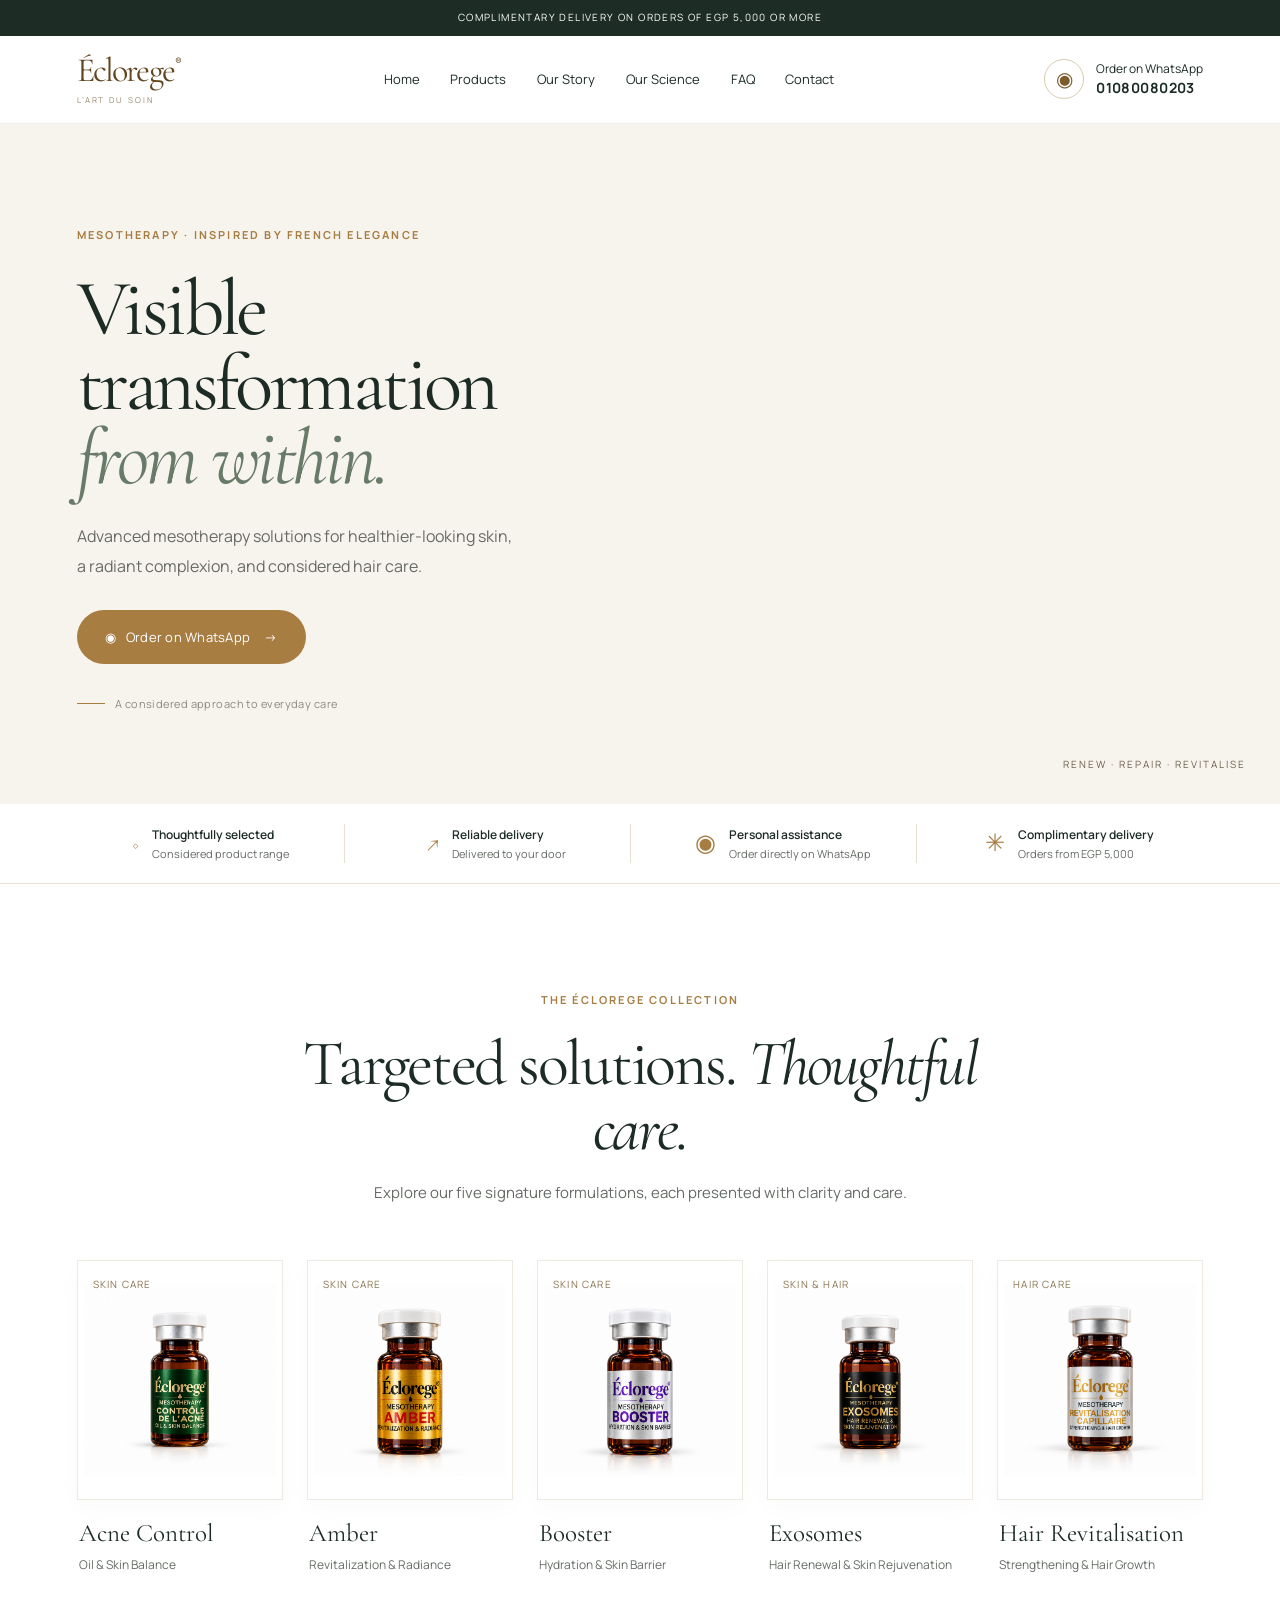
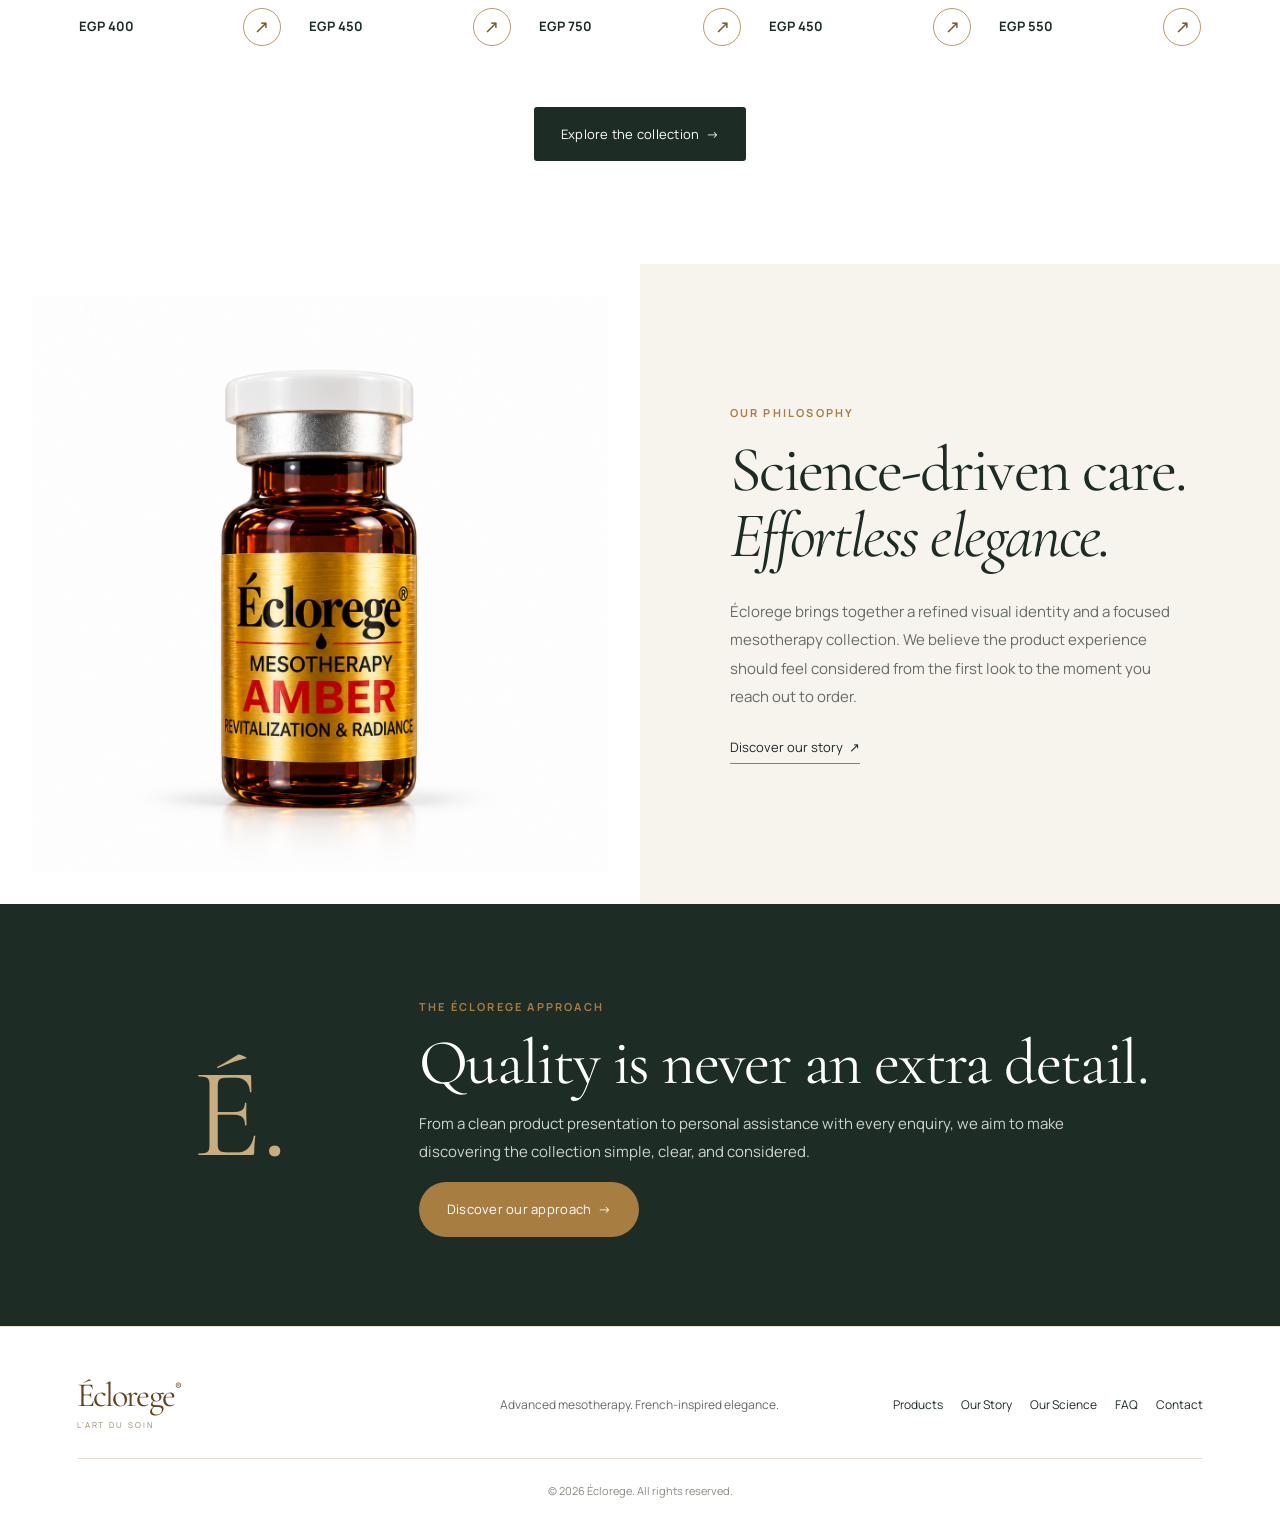
==== commit c2c257d8: "Add files via upload" ====
--- a/index.html
+++ b/index.html
@@ -1,5 +1,27 @@
-<!doctype html><html lang="en"><head><meta charset="utf-8"><meta name="viewport" content="width=device-width,initial-scale=1"><meta name="description" content="Discover Éclorege mesotherapy solutions for skin and hair care, presented with French-inspired elegance."><title>Éclorege — The Art of Mesotherapy</title><link rel="stylesheet" href="styles.css"></head><body><div class="announcement">Complimentary delivery on orders of EGP 5,000 or more</div><header class="site-header"><a class="wordmark" href="index.html" aria-label="Éclorege home">Éclorege<span>®</span><small>L’ART DU SOIN</small></a><button class="menu-toggle" aria-label="Open navigation" aria-expanded="false">☰</button><nav class="main-nav"><a href="index.html">Home</a><a href="collection.html">Products</a><a href="story.html">Our Story</a><a href="science.html">Our Science</a><a href="faq.html">FAQ</a><a href="contact.html">Contact</a></nav><a class="header-whatsapp" target="_blank" rel="noopener" href="https://wa.me/201080080203?text=Bonjour%20Éclorege%2C%20I%20would%20like%20to%20know%20more%20about%20your%20products."><span class="wa-icon">◉</span><span>Order on WhatsApp<strong>01080080203</strong></span></a></header><main><section class="hero"><div class="hero-copy"><span class="eyebrow">Mesotherapy · Inspired by French elegance</span><h1>Visible transformation <em>from within.</em></h1><p>Advanced mesotherapy solutions for healthier-looking skin, a radiant complexion, and considered hair care.</p><a class="btn btn-gold" target="_blank" rel="noopener" href="https://wa.me/201080080203?text=Bonjour%20Éclorege%2C%20I%20would%20like%20to%20discover%20the%20collection.">◉ &nbsp; Order on WhatsApp <span>→</span></a><div class="hero-note">A considered approach to everyday care</div></div><div class="hero-media"><video class="hero-video" autoplay muted loop playsinline webkit-playsinline preload="metadata" poster="assets/amber.png" aria-label="Éclorege luxury product film"><source src="assets/hero-video.mp4" type="video/mp4">Your browser does not support embedded video.</video><div class="hero-video-shade" aria-hidden="true"></div><div class="hero-stamp">Renew · Repair · Revitalise</div></div></section><section class="trust-strip"><div class="trust-item"><span class="trust-symbol">◇</span><div><strong>Thoughtfully selected</strong><small>Considered product range</small></div></div><div class="trust-item"><span class="trust-symbol">↗</span><div><strong>Reliable delivery</strong><small>Delivered to your door</small></div></div><div class="trust-item"><span class="trust-symbol">◉</span><div><strong>Personal assistance</strong><small>Order directly on WhatsApp</small></div></div><div class="trust-item"><span class="trust-symbol">✳</span><div><strong>Complimentary delivery</strong><small>Orders from EGP 5,000</small></div></div></section><section class="section" id="products"><div class="section-head reveal"><span class="eyebrow">The Éclorege collection</span><h2>Targeted solutions. <em>Thoughtful care.</em></h2><p>Explore our five signature formulations, each presented with clarity and care.</p></div><div class="product-grid"><article class="product-card" data-category="SKIN CARE"><a class="product-image" href="products/acne-control.html"><span class="product-tag">SKIN CARE</span><img src="assets/acne-control.png" alt="Éclorege Acne Control mesotherapy vial" loading="lazy"></a><div class="product-meta"><h3>Acne Control</h3><p>Oil & Skin Balance</p><div class="product-bottom"><span class="price">EGP 400</span><a class="round-arrow" href="products/acne-control.html" aria-label="Discover Acne Control">↗</a></div></div></article>
+<!doctype html><html lang="en"><head><meta charset="utf-8"><meta name="viewport" content="width=device-width,initial-scale=1"><meta name="description" content="Discover Éclorege mesotherapy solutions for skin and hair care, presented with French-inspired elegance."><title>Éclorege — The Art of Mesotherapy</title><link rel="stylesheet" href="styles.css"></head><body><div class="announcement">Complimentary delivery on orders of EGP 5,000 or more</div><header class="site-header"><a class="wordmark" href="index.html" aria-label="Éclorege home">Éclorege<span>®</span><small>L’ART DU SOIN</small></a><button class="menu-toggle" aria-label="Open navigation" aria-expanded="false">☰</button><nav class="main-nav"><a href="index.html">Home</a><a href="collection.html">Products</a><a href="story.html">Our Story</a><a href="science.html">Our Science</a><a href="faq.html">FAQ</a><a href="contact.html">Contact</a></nav><a class="header-whatsapp" target="_blank" rel="noopener" href="https://wa.me/201080080203?text=Bonjour%20Éclorege%2C%20I%20would%20like%20to%20know%20more%20about%20your%20products."><span class="wa-icon">◉</span><span>Order on WhatsApp<strong>01080080203</strong></span></a></header><main><section class="hero"><div class="hero-copy"><span class="eyebrow">Mesotherapy · Inspired by French elegance</span><h1>Visible transformation <em>from within.</em></h1><p>Advanced mesotherapy solutions for healthier-looking skin, a radiant complexion, and considered hair care.</p><a class="btn btn-gold" target="_blank" rel="noopener" href="https://wa.me/201080080203?text=Bonjour%20Éclorege%2C%20I%20would%20like%20to%20discover%20the%20collection.">◉ &nbsp; Order on WhatsApp <span>→</span></a><div class="hero-note">A considered approach to everyday care</div></div><div class="hero-media"><video id="heroVideo" class="hero-video" autoplay muted loop playsinline webkit-playsinline preload="auto" poster="assets/hero-poster.jpg" aria-label="Éclorege luxury product film"><source src="assets/hero-video.mp4" type="video/mp4">Your browser does not support embedded video.</video><div class="hero-video-shade" aria-hidden="true"></div><div class="hero-stamp">Renew · Repair · Revitalise</div></div></section><section class="trust-strip"><div class="trust-item"><span class="trust-symbol">◇</span><div><strong>Thoughtfully selected</strong><small>Considered product range</small></div></div><div class="trust-item"><span class="trust-symbol">↗</span><div><strong>Reliable delivery</strong><small>Delivered to your door</small></div></div><div class="trust-item"><span class="trust-symbol">◉</span><div><strong>Personal assistance</strong><small>Order directly on WhatsApp</small></div></div><div class="trust-item"><span class="trust-symbol">✳</span><div><strong>Complimentary delivery</strong><small>Orders from EGP 5,000</small></div></div></section><section class="section" id="products"><div class="section-head reveal"><span class="eyebrow">The Éclorege collection</span><h2>Targeted solutions. <em>Thoughtful care.</em></h2><p>Explore our five signature formulations, each presented with clarity and care.</p></div><div class="product-grid"><article class="product-card" data-category="SKIN CARE"><a class="product-image" href="products/acne-control.html"><span class="product-tag">SKIN CARE</span><img src="assets/acne-control.png" alt="Éclorege Acne Control mesotherapy vial" loading="lazy"></a><div class="product-meta"><h3>Acne Control</h3><p>Oil & Skin Balance</p><div class="product-bottom"><span class="price">EGP 400</span><a class="round-arrow" href="products/acne-control.html" aria-label="Discover Acne Control">↗</a></div></div></article>
 <article class="product-card" data-category="SKIN CARE"><a class="product-image" href="products/amber.html"><span class="product-tag">SKIN CARE</span><img src="assets/amber.png" alt="Éclorege Amber mesotherapy vial" loading="lazy"></a><div class="product-meta"><h3>Amber</h3><p>Revitalization & Radiance</p><div class="product-bottom"><span class="price">EGP 450</span><a class="round-arrow" href="products/amber.html" aria-label="Discover Amber">↗</a></div></div></article>
 <article class="product-card" data-category="SKIN CARE"><a class="product-image" href="products/booster.html"><span class="product-tag">SKIN CARE</span><img src="assets/booster.png" alt="Éclorege Booster mesotherapy vial" loading="lazy"></a><div class="product-meta"><h3>Booster</h3><p>Hydration & Skin Barrier</p><div class="product-bottom"><span class="price">EGP 750</span><a class="round-arrow" href="products/booster.html" aria-label="Discover Booster">↗</a></div></div></article>
 <article class="product-card" data-category="SKIN & HAIR"><a class="product-image" href="products/exosomes.html"><span class="product-tag">SKIN & HAIR</span><img src="assets/exosomes.png" alt="Éclorege Exosomes mesotherapy vial" loading="lazy"></a><div class="product-meta"><h3>Exosomes</h3><p>Hair Renewal & Skin Rejuvenation</p><div class="product-bottom"><span class="price">EGP 450</span><a class="round-arrow" href="products/exosomes.html" aria-label="Discover Exosomes">↗</a></div></div></article>
-<article class="product-card" data-category="HAIR CARE"><a class="product-image" href="products/hair-revitalisation.html"><span class="product-tag">HAIR CARE</span><img src="assets/hair-revitalisation.png" alt="Éclorege Hair Revitalisation mesotherapy vial" loading="lazy"></a><div class="product-meta"><h3>Hair Revitalisation</h3><p>Strengthening & Hair Growth</p><div class="product-bottom"><span class="price">EGP 550</span><a class="round-arrow" href="products/hair-revitalisation.html" aria-label="Discover Hair Revitalisation">↗</a></div></div></article></div><div style="text-align:center;margin-top:42px" class="reveal"><a class="btn" href="collection.html">Explore the collection&nbsp; →</a></div></section><section class="split-feature"><div class="split-image"><img src="assets/amber.png" alt="Éclorege editorial visual inspired by French beauty" loading="lazy"></div><div class="split-copy reveal"><span class="eyebrow">Our philosophy</span><h2>Science-driven care.<br><em>Effortless elegance.</em></h2><p>Éclorege brings together a refined visual identity and a focused mesotherapy collection. We believe the product experience should feel considered from the first look to the moment you reach out to order.</p><a class="text-link" href="story.html">Discover our story&nbsp; ↗</a></div></section><section class="dark-band"><div class="dark-monogram">É.</div><div class="reveal"><span class="eyebrow">The Éclorege approach</span><h2>Quality is never an extra detail.</h2><p>From a clean product presentation to personal assistance with every enquiry, we aim to make discovering the collection simple, clear, and considered.</p><a class="btn btn-gold" href="science.html">Discover our approach&nbsp; →</a></div></section></main><footer class="site-footer"><a class="wordmark" href="index.html">Éclorege<span>®</span><small>L’ART DU SOIN</small></a><p>Advanced mesotherapy. French-inspired elegance.</p><div class="footer-links"><a href="collection.html">Products</a><a href="story.html">Our Story</a><a href="science.html">Our Science</a><a href="faq.html">FAQ</a><a href="contact.html">Contact</a></div><small>© 2026 Éclorege. All rights reserved.</small></footer><script src="app.js"></script></body></html>+<article class="product-card" data-category="HAIR CARE"><a class="product-image" href="products/hair-revitalisation.html"><span class="product-tag">HAIR CARE</span><img src="assets/hair-revitalisation.png" alt="Éclorege Hair Revitalisation mesotherapy vial" loading="lazy"></a><div class="product-meta"><h3>Hair Revitalisation</h3><p>Strengthening & Hair Growth</p><div class="product-bottom"><span class="price">EGP 550</span><a class="round-arrow" href="products/hair-revitalisation.html" aria-label="Discover Hair Revitalisation">↗</a></div></div></article></div><div style="text-align:center;margin-top:42px" class="reveal"><a class="btn" href="collection.html">Explore the collection&nbsp; →</a></div></section><section class="split-feature"><div class="split-image"><img src="assets/amber.png" alt="Éclorege editorial visual inspired by French beauty" loading="lazy"></div><div class="split-copy reveal"><span class="eyebrow">Our philosophy</span><h2>Science-driven care.<br><em>Effortless elegance.</em></h2><p>Éclorege brings together a refined visual identity and a focused mesotherapy collection. We believe the product experience should feel considered from the first look to the moment you reach out to order.</p><a class="text-link" href="story.html">Discover our story&nbsp; ↗</a></div></section><section class="dark-band"><div class="dark-monogram">É.</div><div class="reveal"><span class="eyebrow">The Éclorege approach</span><h2>Quality is never an extra detail.</h2><p>From a clean product presentation to personal assistance with every enquiry, we aim to make discovering the collection simple, clear, and considered.</p><a class="btn btn-gold" href="science.html">Discover our approach&nbsp; →</a></div></section></main><footer class="site-footer"><a class="wordmark" href="index.html">Éclorege<span>®</span><small>L’ART DU SOIN</small></a><p>Advanced mesotherapy. French-inspired elegance.</p><div class="footer-links"><a href="collection.html">Products</a><a href="story.html">Our Story</a><a href="science.html">Our Science</a><a href="faq.html">FAQ</a><a href="contact.html">Contact</a></div><small>© 2026 Éclorege. All rights reserved.</small></footer><script src="app.js"></script>
+<script>
+(() => {
+  const video = document.getElementById('heroVideo');
+  if (!video) return;
+  video.muted = true;
+  video.defaultMuted = true;
+  video.playsInline = true;
+  const start = () => {
+    const promise = video.play();
+    if (promise && typeof promise.catch === 'function') promise.catch(() => {});
+  };
+  video.addEventListener('loadeddata', start, { once: true });
+  video.addEventListener('canplay', start, { once: true });
+  window.addEventListener('pageshow', start);
+  document.addEventListener('visibilitychange', () => {
+    if (!document.hidden && video.paused) start();
+  });
+  start();
+})();
+</script>
+
+</body></html>
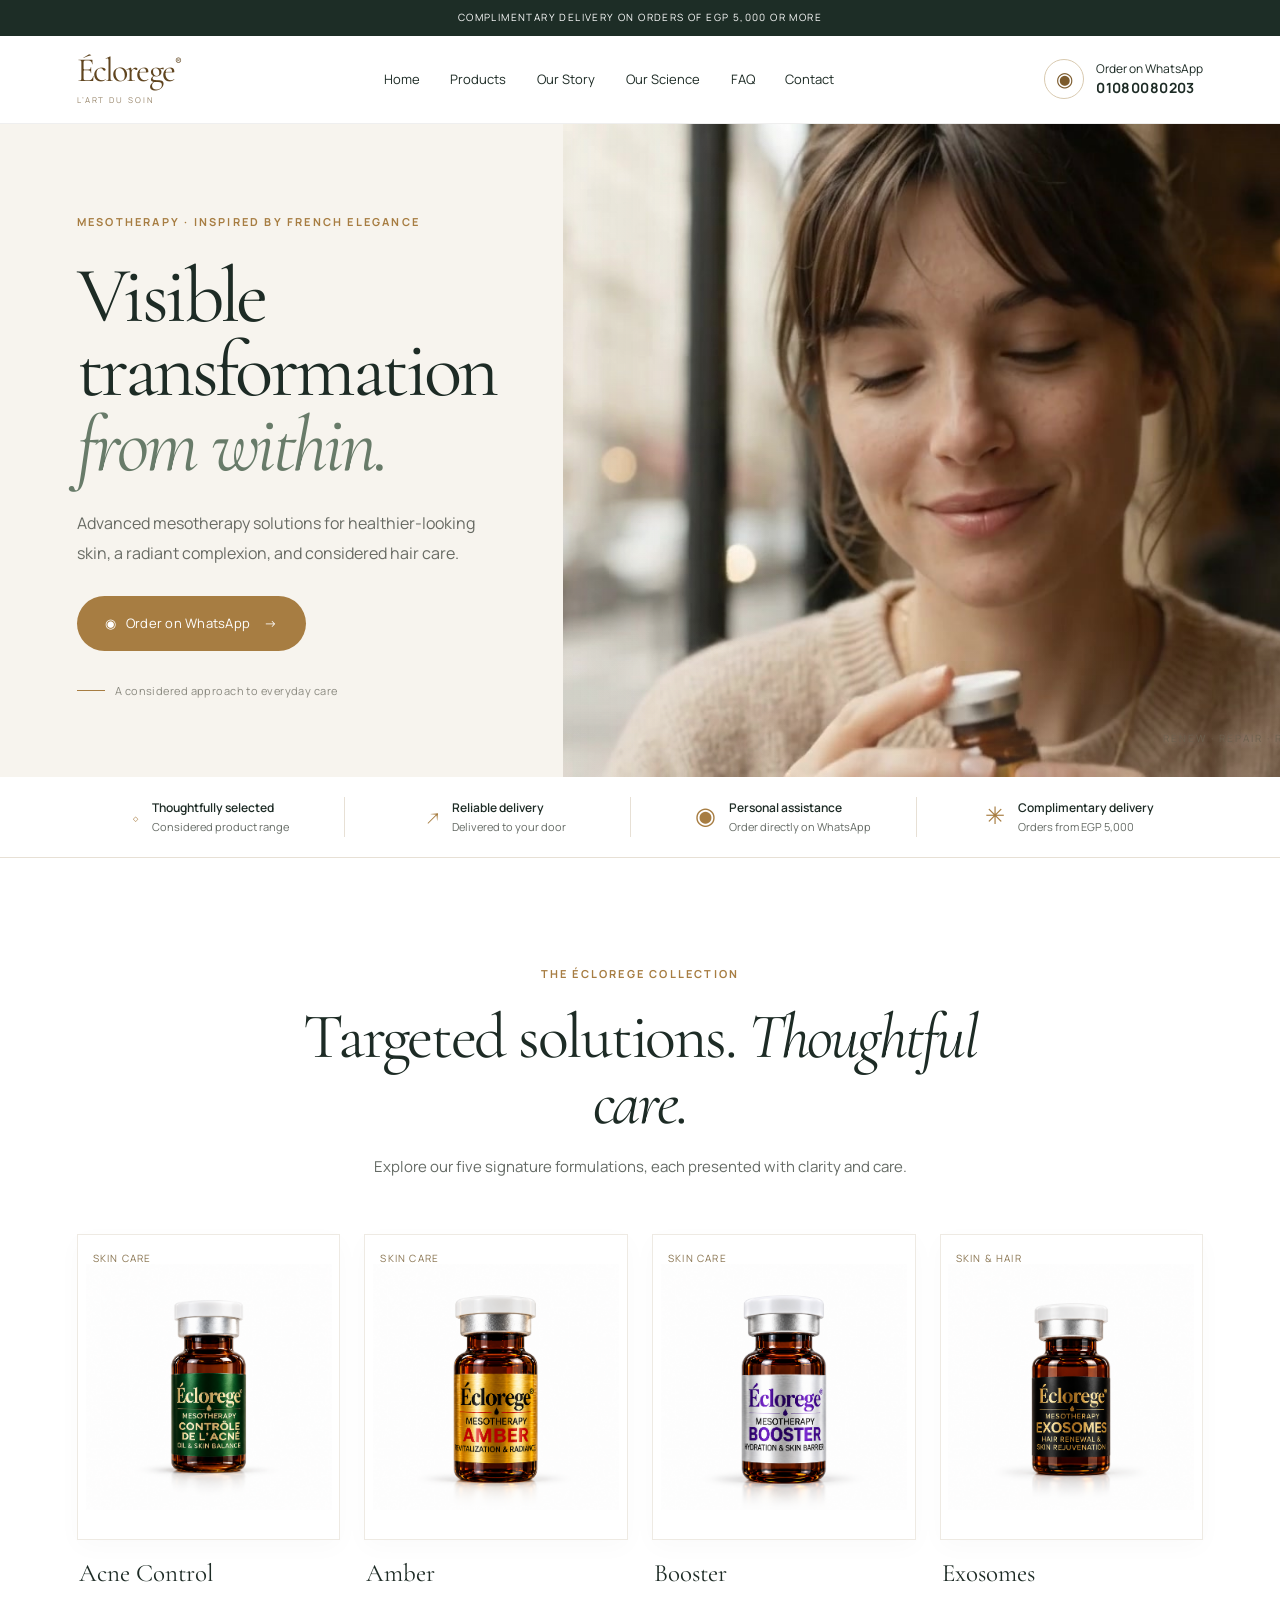
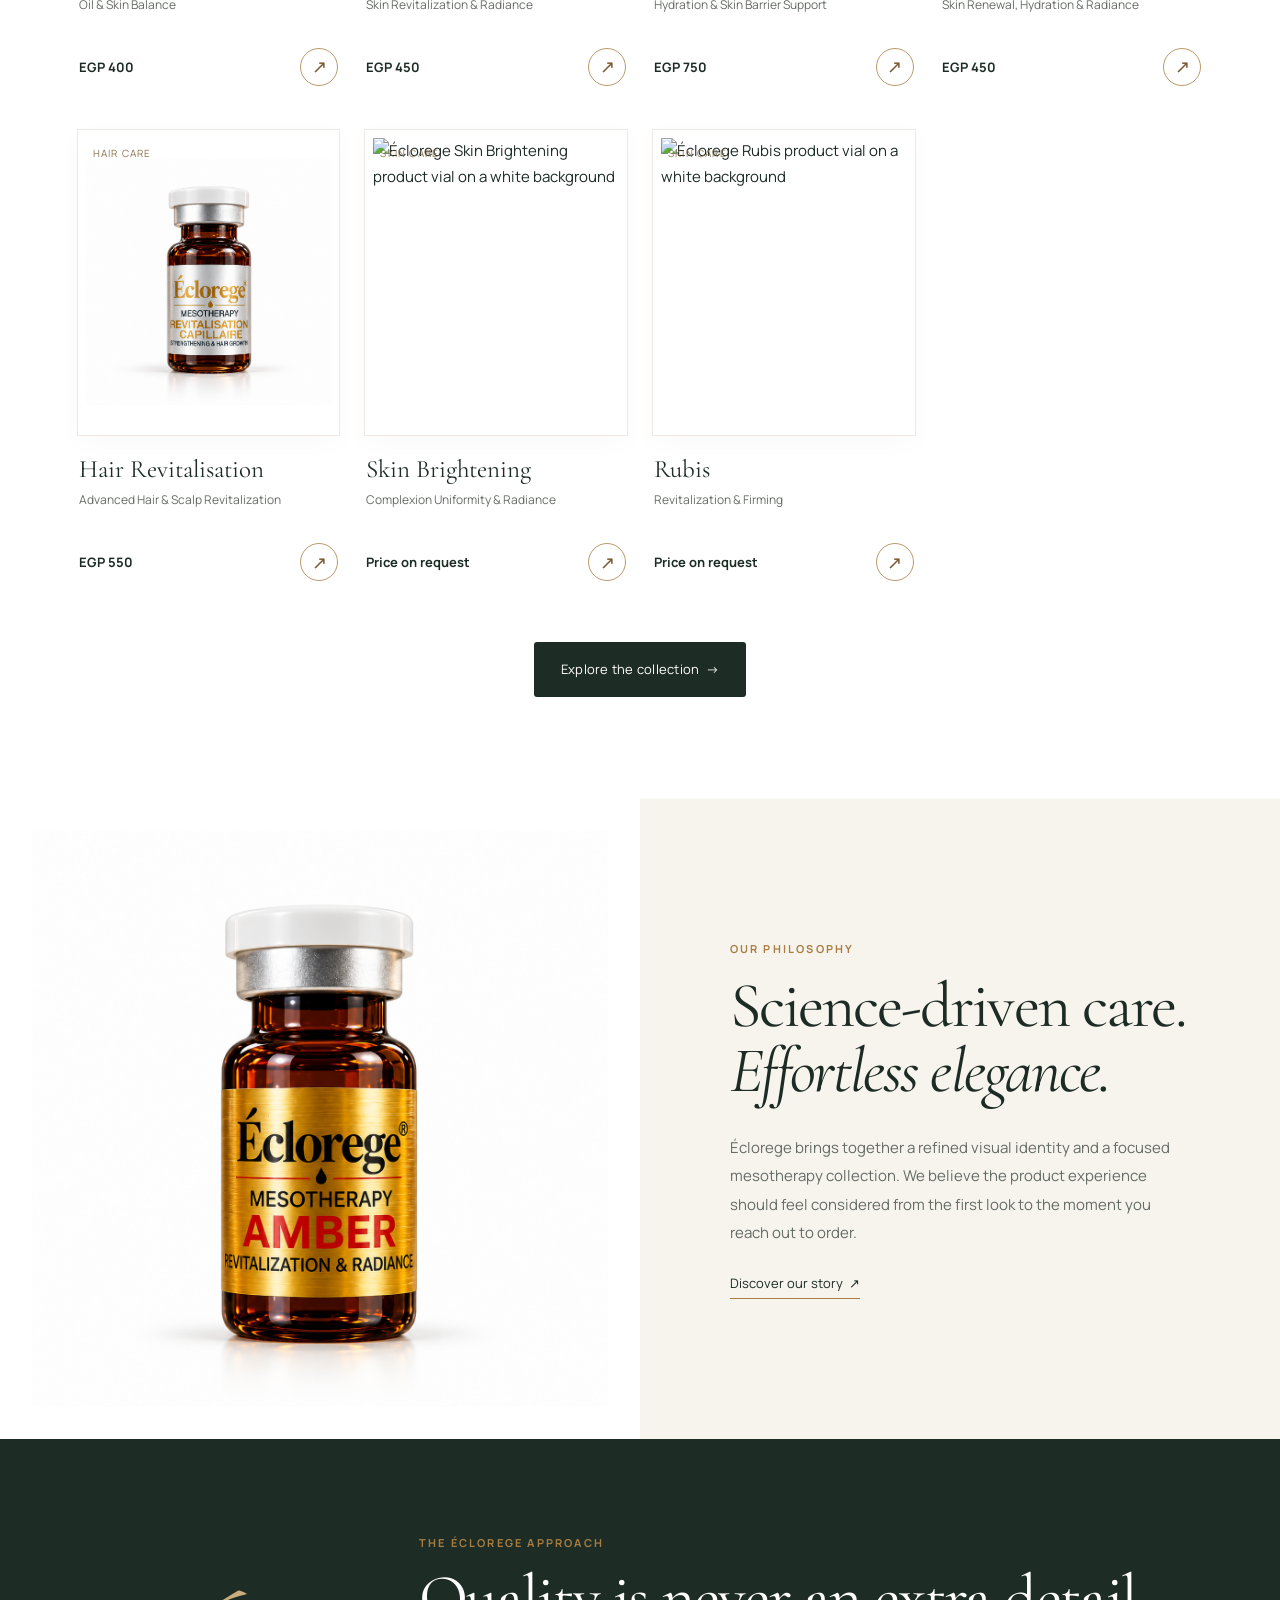
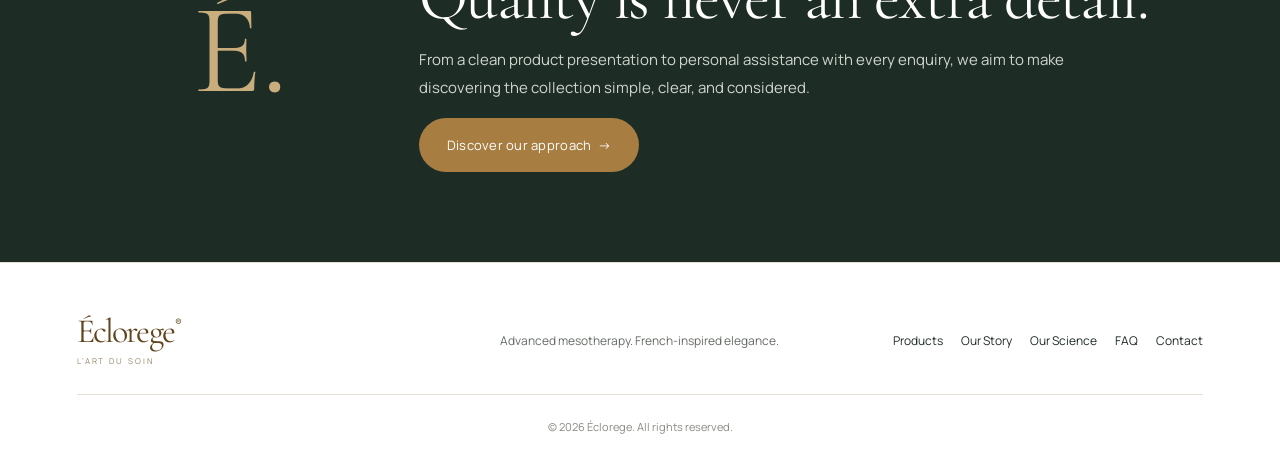
==== commit 29f537e4: "Add files via upload" ====
--- a/index.html
+++ b/index.html
@@ -1,27 +1,99 @@
-<!doctype html><html lang="en"><head><meta charset="utf-8"><meta name="viewport" content="width=device-width,initial-scale=1"><meta name="description" content="Discover Éclorege mesotherapy solutions for skin and hair care, presented with French-inspired elegance."><title>Éclorege — The Art of Mesotherapy</title><link rel="stylesheet" href="styles.css"></head><body><div class="announcement">Complimentary delivery on orders of EGP 5,000 or more</div><header class="site-header"><a class="wordmark" href="index.html" aria-label="Éclorege home">Éclorege<span>®</span><small>L’ART DU SOIN</small></a><button class="menu-toggle" aria-label="Open navigation" aria-expanded="false">☰</button><nav class="main-nav"><a href="index.html">Home</a><a href="collection.html">Products</a><a href="story.html">Our Story</a><a href="science.html">Our Science</a><a href="faq.html">FAQ</a><a href="contact.html">Contact</a></nav><a class="header-whatsapp" target="_blank" rel="noopener" href="https://wa.me/201080080203?text=Bonjour%20Éclorege%2C%20I%20would%20like%20to%20know%20more%20about%20your%20products."><span class="wa-icon">◉</span><span>Order on WhatsApp<strong>01080080203</strong></span></a></header><main><section class="hero"><div class="hero-copy"><span class="eyebrow">Mesotherapy · Inspired by French elegance</span><h1>Visible transformation <em>from within.</em></h1><p>Advanced mesotherapy solutions for healthier-looking skin, a radiant complexion, and considered hair care.</p><a class="btn btn-gold" target="_blank" rel="noopener" href="https://wa.me/201080080203?text=Bonjour%20Éclorege%2C%20I%20would%20like%20to%20discover%20the%20collection.">◉ &nbsp; Order on WhatsApp <span>→</span></a><div class="hero-note">A considered approach to everyday care</div></div><div class="hero-media"><video id="heroVideo" class="hero-video" autoplay muted loop playsinline webkit-playsinline preload="auto" poster="assets/hero-poster.jpg" aria-label="Éclorege luxury product film"><source src="assets/hero-video.mp4" type="video/mp4">Your browser does not support embedded video.</video><div class="hero-video-shade" aria-hidden="true"></div><div class="hero-stamp">Renew · Repair · Revitalise</div></div></section><section class="trust-strip"><div class="trust-item"><span class="trust-symbol">◇</span><div><strong>Thoughtfully selected</strong><small>Considered product range</small></div></div><div class="trust-item"><span class="trust-symbol">↗</span><div><strong>Reliable delivery</strong><small>Delivered to your door</small></div></div><div class="trust-item"><span class="trust-symbol">◉</span><div><strong>Personal assistance</strong><small>Order directly on WhatsApp</small></div></div><div class="trust-item"><span class="trust-symbol">✳</span><div><strong>Complimentary delivery</strong><small>Orders from EGP 5,000</small></div></div></section><section class="section" id="products"><div class="section-head reveal"><span class="eyebrow">The Éclorege collection</span><h2>Targeted solutions. <em>Thoughtful care.</em></h2><p>Explore our five signature formulations, each presented with clarity and care.</p></div><div class="product-grid"><article class="product-card" data-category="SKIN CARE"><a class="product-image" href="products/acne-control.html"><span class="product-tag">SKIN CARE</span><img src="assets/acne-control.png" alt="Éclorege Acne Control mesotherapy vial" loading="lazy"></a><div class="product-meta"><h3>Acne Control</h3><p>Oil & Skin Balance</p><div class="product-bottom"><span class="price">EGP 400</span><a class="round-arrow" href="products/acne-control.html" aria-label="Discover Acne Control">↗</a></div></div></article>
-<article class="product-card" data-category="SKIN CARE"><a class="product-image" href="products/amber.html"><span class="product-tag">SKIN CARE</span><img src="assets/amber.png" alt="Éclorege Amber mesotherapy vial" loading="lazy"></a><div class="product-meta"><h3>Amber</h3><p>Revitalization & Radiance</p><div class="product-bottom"><span class="price">EGP 450</span><a class="round-arrow" href="products/amber.html" aria-label="Discover Amber">↗</a></div></div></article>
-<article class="product-card" data-category="SKIN CARE"><a class="product-image" href="products/booster.html"><span class="product-tag">SKIN CARE</span><img src="assets/booster.png" alt="Éclorege Booster mesotherapy vial" loading="lazy"></a><div class="product-meta"><h3>Booster</h3><p>Hydration & Skin Barrier</p><div class="product-bottom"><span class="price">EGP 750</span><a class="round-arrow" href="products/booster.html" aria-label="Discover Booster">↗</a></div></div></article>
-<article class="product-card" data-category="SKIN & HAIR"><a class="product-image" href="products/exosomes.html"><span class="product-tag">SKIN & HAIR</span><img src="assets/exosomes.png" alt="Éclorege Exosomes mesotherapy vial" loading="lazy"></a><div class="product-meta"><h3>Exosomes</h3><p>Hair Renewal & Skin Rejuvenation</p><div class="product-bottom"><span class="price">EGP 450</span><a class="round-arrow" href="products/exosomes.html" aria-label="Discover Exosomes">↗</a></div></div></article>
-<article class="product-card" data-category="HAIR CARE"><a class="product-image" href="products/hair-revitalisation.html"><span class="product-tag">HAIR CARE</span><img src="assets/hair-revitalisation.png" alt="Éclorege Hair Revitalisation mesotherapy vial" loading="lazy"></a><div class="product-meta"><h3>Hair Revitalisation</h3><p>Strengthening & Hair Growth</p><div class="product-bottom"><span class="price">EGP 550</span><a class="round-arrow" href="products/hair-revitalisation.html" aria-label="Discover Hair Revitalisation">↗</a></div></div></article></div><div style="text-align:center;margin-top:42px" class="reveal"><a class="btn" href="collection.html">Explore the collection&nbsp; →</a></div></section><section class="split-feature"><div class="split-image"><img src="assets/amber.png" alt="Éclorege editorial visual inspired by French beauty" loading="lazy"></div><div class="split-copy reveal"><span class="eyebrow">Our philosophy</span><h2>Science-driven care.<br><em>Effortless elegance.</em></h2><p>Éclorege brings together a refined visual identity and a focused mesotherapy collection. We believe the product experience should feel considered from the first look to the moment you reach out to order.</p><a class="text-link" href="story.html">Discover our story&nbsp; ↗</a></div></section><section class="dark-band"><div class="dark-monogram">É.</div><div class="reveal"><span class="eyebrow">The Éclorege approach</span><h2>Quality is never an extra detail.</h2><p>From a clean product presentation to personal assistance with every enquiry, we aim to make discovering the collection simple, clear, and considered.</p><a class="btn btn-gold" href="science.html">Discover our approach&nbsp; →</a></div></section></main><footer class="site-footer"><a class="wordmark" href="index.html">Éclorege<span>®</span><small>L’ART DU SOIN</small></a><p>Advanced mesotherapy. French-inspired elegance.</p><div class="footer-links"><a href="collection.html">Products</a><a href="story.html">Our Story</a><a href="science.html">Our Science</a><a href="faq.html">FAQ</a><a href="contact.html">Contact</a></div><small>© 2026 Éclorege. All rights reserved.</small></footer><script src="app.js"></script>
-<script>
-(() => {
-  const video = document.getElementById('heroVideo');
-  if (!video) return;
-  video.muted = true;
-  video.defaultMuted = true;
-  video.playsInline = true;
-  const start = () => {
-    const promise = video.play();
-    if (promise && typeof promise.catch === 'function') promise.catch(() => {});
-  };
-  video.addEventListener('loadeddata', start, { once: true });
-  video.addEventListener('canplay', start, { once: true });
-  window.addEventListener('pageshow', start);
-  document.addEventListener('visibilitychange', () => {
-    if (!document.hidden && video.paused) start();
-  });
-  start();
-})();
-</script>
-
-</body></html>+<!doctype html><html lang="en"><head><meta charset="utf-8"><meta name="viewport" content="width=device-width,initial-scale=1"><meta name="description" content="Discover Éclorege mesotherapy solutions for skin and hair care, presented with French-inspired elegance."><title>Éclorege — The Art of Mesotherapy</title><link rel="stylesheet" href="styles.css"></head><body><div class="announcement">Complimentary delivery on orders of EGP 5,000 or more</div><header class="site-header"><a class="wordmark" href="index.html" aria-label="Éclorege home">Éclorege<span>®</span><small>L’ART DU SOIN</small></a><button class="menu-toggle" aria-label="Open navigation" aria-expanded="false">☰</button><nav class="main-nav"><a href="index.html">Home</a><a href="collection.html">Products</a><a href="story.html">Our Story</a><a href="science.html">Our Science</a><a href="faq.html">FAQ</a><a href="contact.html">Contact</a></nav><a class="header-whatsapp" target="_blank" rel="noopener" href="https://wa.me/201080080203?text=Bonjour%20Éclorege%2C%20I%20would%20like%20to%20know%20more%20about%20your%20products."><span class="wa-icon">◉</span><span>Order on WhatsApp<strong>01080080203</strong></span></a></header><main><section class="hero"><div class="hero-copy"><span class="eyebrow">Mesotherapy · Inspired by French elegance</span><h1>Visible transformation <em>from within.</em></h1><p>Advanced mesotherapy solutions for healthier-looking skin, a radiant complexion, and considered hair care.</p><a class="btn btn-gold" target="_blank" rel="noopener" href="https://wa.me/201080080203?text=Bonjour%20Éclorege%2C%20I%20would%20like%20to%20discover%20the%20collection.">◉ &nbsp; Order on WhatsApp <span>→</span></a><div class="hero-note">A considered approach to everyday care</div></div><div class="hero-media"><video class="hero-video" autoplay muted loop playsinline webkit-playsinline preload="metadata" poster="assets/hero-poster.jpg" aria-label="Éclorege luxury product film"><source src="assets/hero-video.mp4" type="video/mp4">Your browser does not support embedded video.</video><div class="hero-video-shade" aria-hidden="true"></div><div class="hero-stamp">Renew · Repair · Revitalise</div></div></section><section class="trust-strip"><div class="trust-item"><span class="trust-symbol">◇</span><div><strong>Thoughtfully selected</strong><small>Considered product range</small></div></div><div class="trust-item"><span class="trust-symbol">↗</span><div><strong>Reliable delivery</strong><small>Delivered to your door</small></div></div><div class="trust-item"><span class="trust-symbol">◉</span><div><strong>Personal assistance</strong><small>Order directly on WhatsApp</small></div></div><div class="trust-item"><span class="trust-symbol">✳</span><div><strong>Complimentary delivery</strong><small>Orders from EGP 5,000</small></div></div></section><section class="section" id="products"><div class="section-head reveal"><span class="eyebrow">The Éclorege collection</span><h2>Targeted solutions. <em>Thoughtful care.</em></h2><p>Explore our five signature formulations, each presented with clarity and care.</p></div><div class="product-grid">
+<article class="product-card" data-category="SKIN CARE">
+<a class="product-image" href="products/acne-control.html">
+<span class="product-tag">SKIN CARE</span>
+<img src="assets/acne-control.png" alt="Éclorege Acne Control product vial on a white background" loading="lazy">
+</a>
+<div class="product-meta">
+<h3><a class="product-title-link" href="products/acne-control.html">Acne Control</a></h3>
+<p>Oil &amp; Skin Balance</p>
+<div class="product-bottom">
+<span class="price">EGP 400</span>
+<a class="round-arrow" href="products/acne-control.html" aria-label="Discover Acne Control">↗</a>
+</div>
+</div>
+</article>
+<article class="product-card" data-category="SKIN CARE">
+<a class="product-image" href="products/amber.html">
+<span class="product-tag">SKIN CARE</span>
+<img src="assets/amber.png" alt="Éclorege Amber product vial on a white background" loading="lazy">
+</a>
+<div class="product-meta">
+<h3><a class="product-title-link" href="products/amber.html">Amber</a></h3>
+<p>Skin Revitalization &amp; Radiance</p>
+<div class="product-bottom">
+<span class="price">EGP 450</span>
+<a class="round-arrow" href="products/amber.html" aria-label="Discover Amber">↗</a>
+</div>
+</div>
+</article>
+<article class="product-card" data-category="SKIN CARE">
+<a class="product-image" href="products/booster.html">
+<span class="product-tag">SKIN CARE</span>
+<img src="assets/booster.png" alt="Éclorege Booster product vial on a white background" loading="lazy">
+</a>
+<div class="product-meta">
+<h3><a class="product-title-link" href="products/booster.html">Booster</a></h3>
+<p>Hydration &amp; Skin Barrier Support</p>
+<div class="product-bottom">
+<span class="price">EGP 750</span>
+<a class="round-arrow" href="products/booster.html" aria-label="Discover Booster">↗</a>
+</div>
+</div>
+</article>
+<article class="product-card" data-category="SKIN &amp; HAIR">
+<a class="product-image" href="products/exosomes.html">
+<span class="product-tag">SKIN &amp; HAIR</span>
+<img src="assets/exosomes.png" alt="Éclorege Exosomes product vial on a white background" loading="lazy">
+</a>
+<div class="product-meta">
+<h3><a class="product-title-link" href="products/exosomes.html">Exosomes</a></h3>
+<p>Skin Renewal, Hydration &amp; Radiance</p>
+<div class="product-bottom">
+<span class="price">EGP 450</span>
+<a class="round-arrow" href="products/exosomes.html" aria-label="Discover Exosomes">↗</a>
+</div>
+</div>
+</article>
+<article class="product-card" data-category="HAIR CARE">
+<a class="product-image" href="products/hair-revitalisation.html">
+<span class="product-tag">HAIR CARE</span>
+<img src="assets/hair-revitalisation.png" alt="Éclorege Hair Revitalisation product vial on a white background" loading="lazy">
+</a>
+<div class="product-meta">
+<h3><a class="product-title-link" href="products/hair-revitalisation.html">Hair Revitalisation</a></h3>
+<p>Advanced Hair &amp; Scalp Revitalization</p>
+<div class="product-bottom">
+<span class="price">EGP 550</span>
+<a class="round-arrow" href="products/hair-revitalisation.html" aria-label="Discover Hair Revitalisation">↗</a>
+</div>
+</div>
+</article>
+<article class="product-card" data-category="SKIN CARE">
+<a class="product-image" href="products/eclaircissement-cutane.html">
+<span class="product-tag">SKIN CARE</span>
+<img src="assets/eclaircissement-cutané.png" alt="Éclorege Skin Brightening product vial on a white background" loading="lazy">
+</a>
+<div class="product-meta">
+<h3><a class="product-title-link" href="products/eclaircissement-cutane.html">Skin Brightening</a></h3>
+<p>Complexion Uniformity &amp; Radiance</p>
+<div class="product-bottom">
+<span class="price">Price on request</span>
+<a class="round-arrow" href="products/eclaircissement-cutane.html" aria-label="Discover Skin Brightening">↗</a>
+</div>
+</div>
+</article>
+<article class="product-card" data-category="SKIN CARE">
+<a class="product-image" href="products/rubis.html">
+<span class="product-tag">SKIN CARE</span>
+<img src="assets/rubis.png" alt="Éclorege Rubis product vial on a white background" loading="lazy">
+</a>
+<div class="product-meta">
+<h3><a class="product-title-link" href="products/rubis.html">Rubis</a></h3>
+<p>Revitalization &amp; Firming</p>
+<div class="product-bottom">
+<span class="price">Price on request</span>
+<a class="round-arrow" href="products/rubis.html" aria-label="Discover Rubis">↗</a>
+</div>
+</div>
+</article></div><div style="text-align:center;margin-top:42px" class="reveal"><a class="btn" href="collection.html">Explore the collection&nbsp; →</a></div></section><section class="split-feature"><div class="split-image"><img src="assets/amber.png" alt="Éclorege editorial visual inspired by French beauty" loading="lazy"></div><div class="split-copy reveal"><span class="eyebrow">Our philosophy</span><h2>Science-driven care.<br><em>Effortless elegance.</em></h2><p>Éclorege brings together a refined visual identity and a focused mesotherapy collection. We believe the product experience should feel considered from the first look to the moment you reach out to order.</p><a class="text-link" href="story.html">Discover our story&nbsp; ↗</a></div></section><section class="dark-band"><div class="dark-monogram">É.</div><div class="reveal"><span class="eyebrow">The Éclorege approach</span><h2>Quality is never an extra detail.</h2><p>From a clean product presentation to personal assistance with every enquiry, we aim to make discovering the collection simple, clear, and considered.</p><a class="btn btn-gold" href="science.html">Discover our approach&nbsp; →</a></div></section></main><footer class="site-footer"><a class="wordmark" href="index.html">Éclorege<span>®</span><small>L’ART DU SOIN</small></a><p>Advanced mesotherapy. French-inspired elegance.</p><div class="footer-links"><a href="collection.html">Products</a><a href="story.html">Our Story</a><a href="science.html">Our Science</a><a href="faq.html">FAQ</a><a href="contact.html">Contact</a></div><small>© 2026 Éclorege. All rights reserved.</small></footer><script src="app.js"></script></body></html>
--- a/styles.css
+++ b/styles.css
@@ -124,3 +124,24 @@
  .site-footer{grid-template-columns:1fr;text-align:center;padding:38px 20px 22px}.site-footer .wordmark{margin:auto}.footer-links{justify-content:center;font-size:12px}.site-footer>small{grid-column:auto}
 }
 @media(max-width:390px){.header-whatsapp .wa-icon{display:none}.product-meta h3{font-size:19px}.product-grid{gap:18px 10px}.hero-media{min-height:320px}}
+
+
+/* Hero video repair: single continuous frame, no accidental split/collision */
+.hero{min-height:0;grid-template-columns:minmax(0,.92fr) minmax(0,1.08fr);align-items:stretch}
+.hero-copy{min-width:0}
+.hero-media{position:relative;min-width:0;min-height:clamp(480px,43vw,650px);height:auto;aspect-ratio:4 / 3;align-self:stretch;overflow:hidden;isolation:isolate;background:#f3eee5 url('assets/hero-poster.jpg') center / cover no-repeat}
+.hero-media video.hero-video{display:block;position:absolute;inset:0;width:100%;height:100%;max-width:none;max-height:none;object-fit:cover;object-position:52% center;z-index:0;background:#f3eee5;pointer-events:none}
+.hero-video-shade{position:absolute;inset:0;z-index:1;pointer-events:none;background:linear-gradient(90deg,rgba(247,244,238,.12),transparent 28%),linear-gradient(0deg,rgba(247,244,238,.12),transparent 24%)}
+.hero-media:before{z-index:2;pointer-events:none;background:linear-gradient(90deg,rgba(247,244,238,.05),transparent 30%)}
+.hero-stamp{z-index:3}
+@media(min-width:761px){.hero{grid-template-columns:minmax(0,.88fr) minmax(0,1.12fr)}.hero-media{aspect-ratio:1.25 / 1;min-height:clamp(500px,42vw,650px)}}
+@media(max-width:760px){.hero{grid-template-columns:1fr}.hero-media{order:1;grid-row:auto;width:100%;min-height:0;height:auto;aspect-ratio:16 / 10;max-height:none}.hero-copy{order:2}.hero-media video.hero-video{object-fit:cover;object-position:52% center}}
+@media(prefers-reduced-motion:reduce){.hero-media video.hero-video{display:none}}
+
+/* Seven-product collection refinements */
+.product-title-link { color: inherit; text-decoration: none; }
+.product-title-link:hover { color: #9b783e; }
+.product-card .product-image img { background: #fff; }
+.product-card .product-image { background: #fff; }
+.product-grid { align-items: stretch; }
+@media (min-width: 1100px) { .product-grid { grid-template-columns: repeat(4, minmax(0, 1fr)); } }
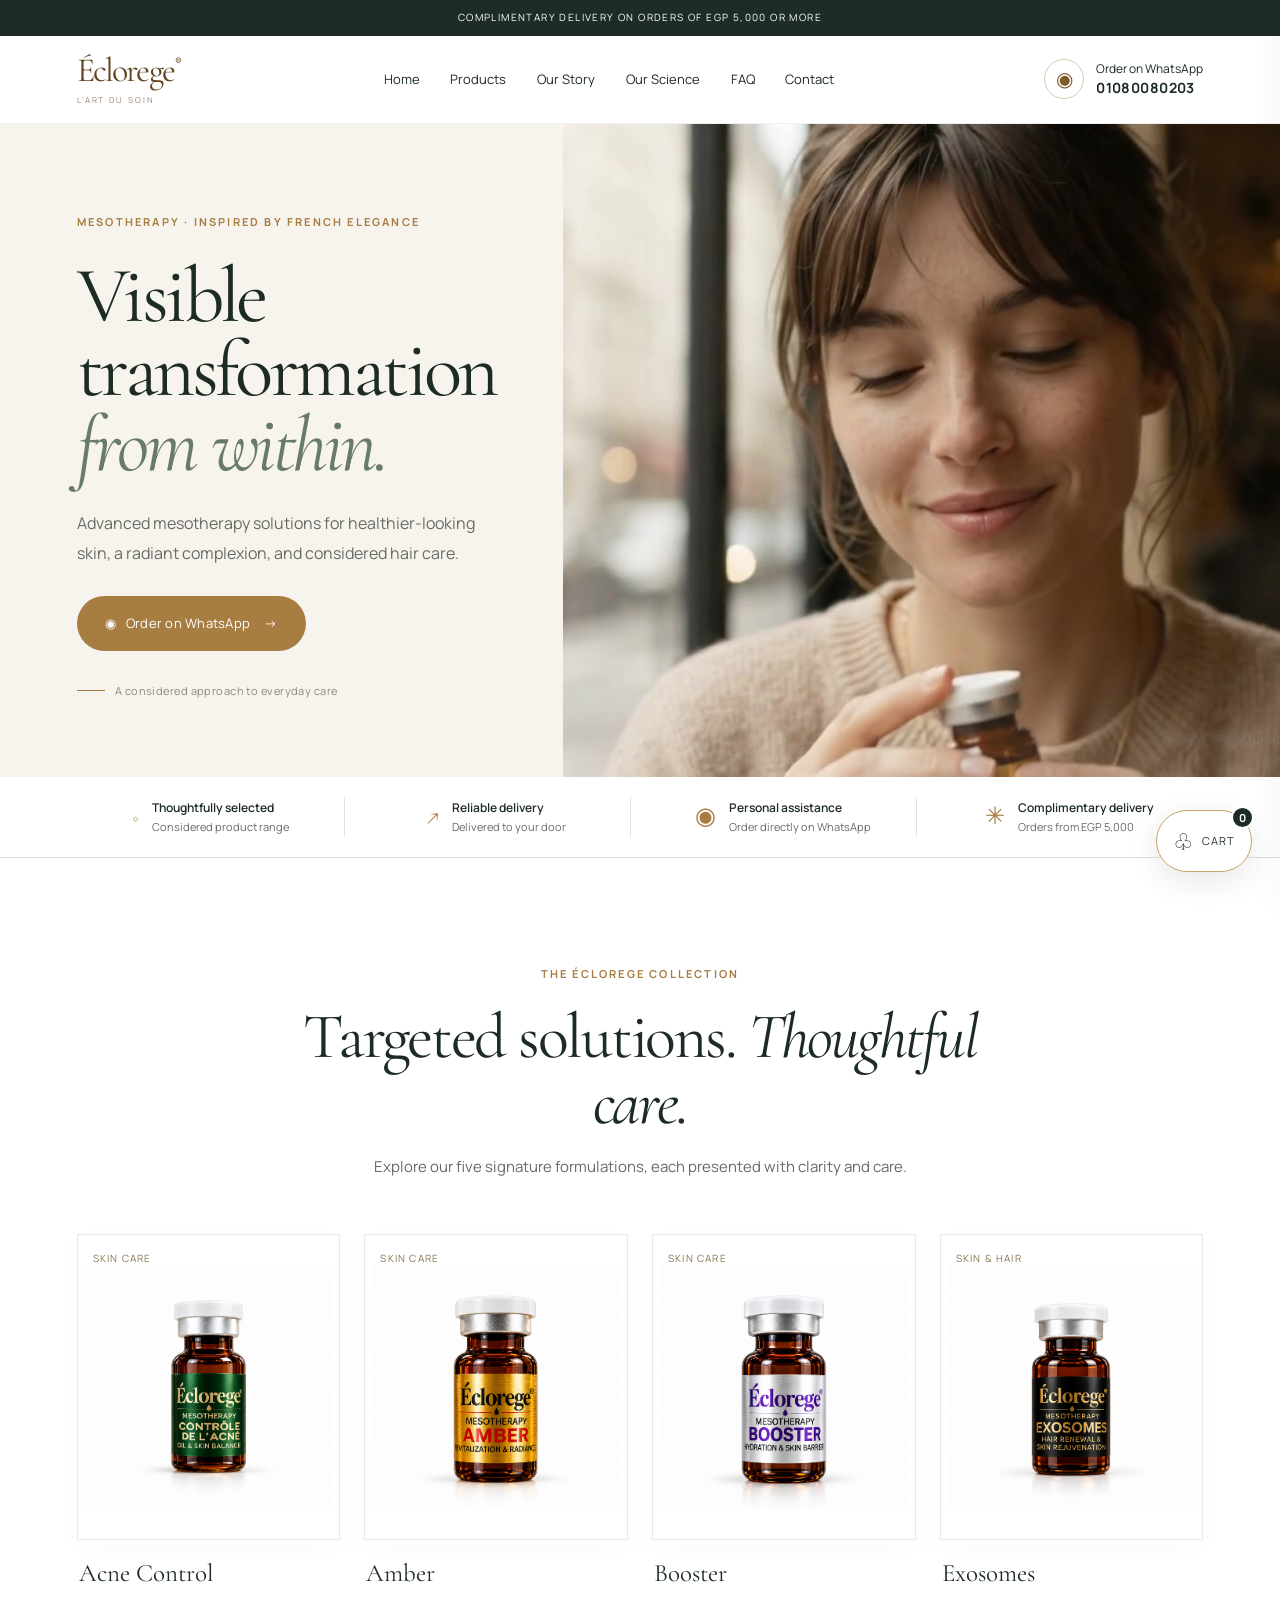
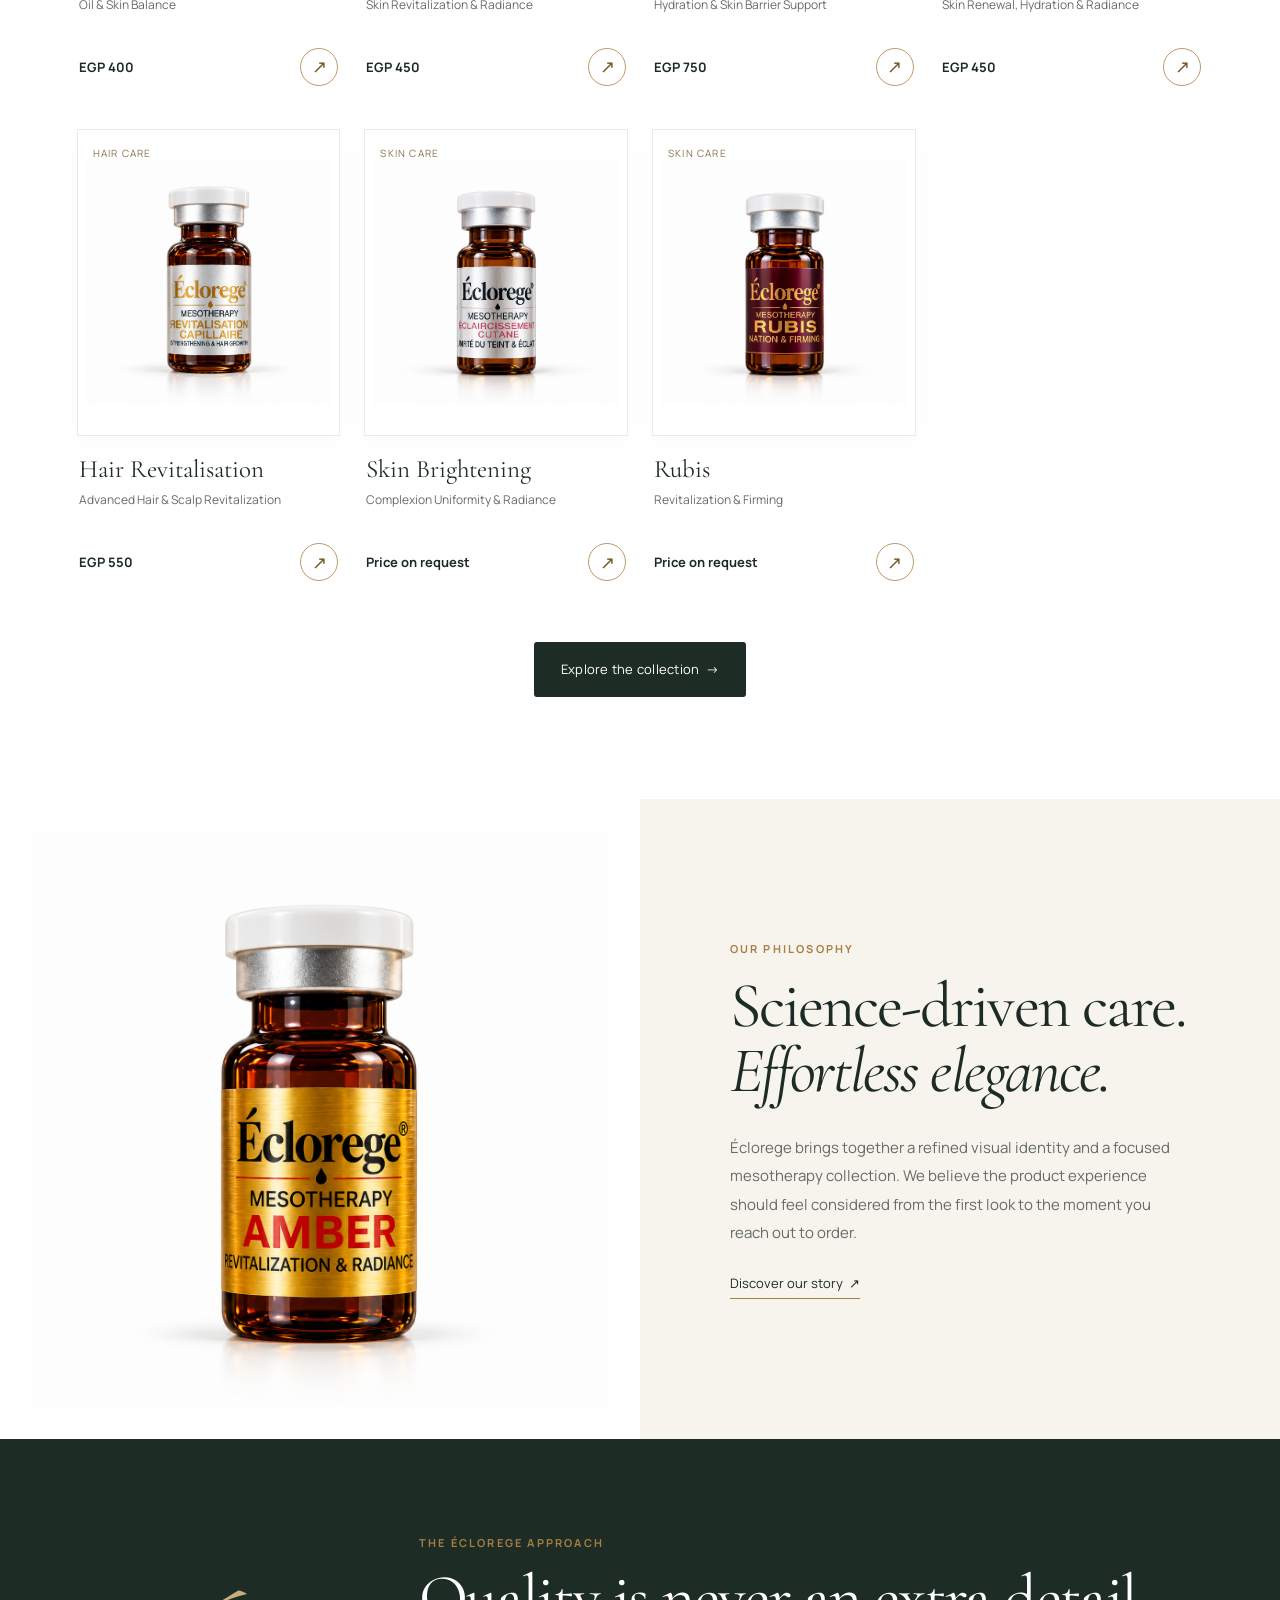
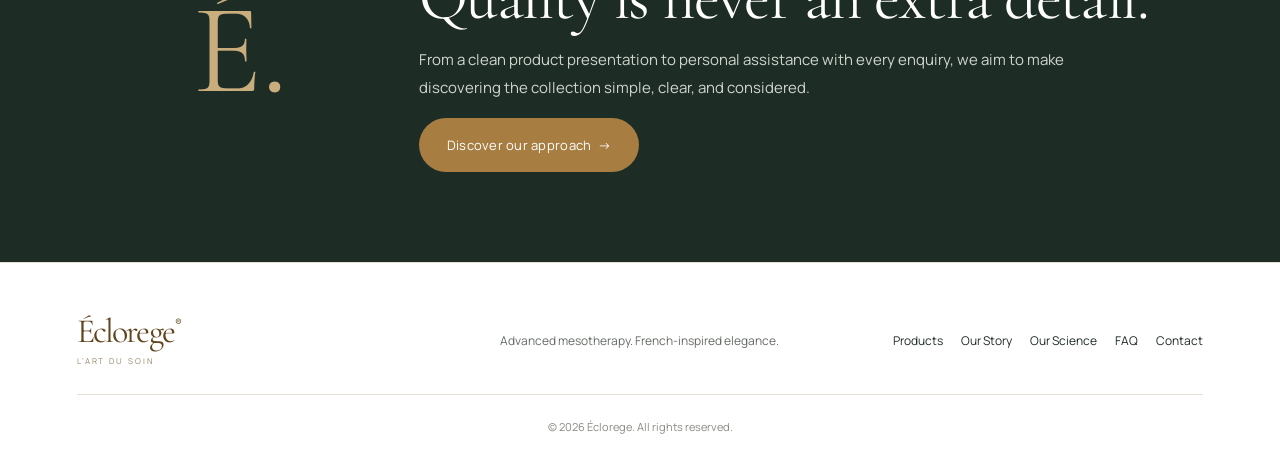
==== commit 59391325: "Add files via upload" ====
--- a/index.html
+++ b/index.html
@@ -96,4 +96,35 @@
 <a class="round-arrow" href="products/rubis.html" aria-label="Discover Rubis">↗</a>
 </div>
 </div>
-</article></div><div style="text-align:center;margin-top:42px" class="reveal"><a class="btn" href="collection.html">Explore the collection&nbsp; →</a></div></section><section class="split-feature"><div class="split-image"><img src="assets/amber.png" alt="Éclorege editorial visual inspired by French beauty" loading="lazy"></div><div class="split-copy reveal"><span class="eyebrow">Our philosophy</span><h2>Science-driven care.<br><em>Effortless elegance.</em></h2><p>Éclorege brings together a refined visual identity and a focused mesotherapy collection. We believe the product experience should feel considered from the first look to the moment you reach out to order.</p><a class="text-link" href="story.html">Discover our story&nbsp; ↗</a></div></section><section class="dark-band"><div class="dark-monogram">É.</div><div class="reveal"><span class="eyebrow">The Éclorege approach</span><h2>Quality is never an extra detail.</h2><p>From a clean product presentation to personal assistance with every enquiry, we aim to make discovering the collection simple, clear, and considered.</p><a class="btn btn-gold" href="science.html">Discover our approach&nbsp; →</a></div></section></main><footer class="site-footer"><a class="wordmark" href="index.html">Éclorege<span>®</span><small>L’ART DU SOIN</small></a><p>Advanced mesotherapy. French-inspired elegance.</p><div class="footer-links"><a href="collection.html">Products</a><a href="story.html">Our Story</a><a href="science.html">Our Science</a><a href="faq.html">FAQ</a><a href="contact.html">Contact</a></div><small>© 2026 Éclorege. All rights reserved.</small></footer><script src="app.js"></script></body></html>+</article></div><div style="text-align:center;margin-top:42px" class="reveal"><a class="btn" href="collection.html">Explore the collection&nbsp; →</a></div></section><section class="split-feature"><div class="split-image"><img src="assets/amber.png" alt="Éclorege editorial visual inspired by French beauty" loading="lazy"></div><div class="split-copy reveal"><span class="eyebrow">Our philosophy</span><h2>Science-driven care.<br><em>Effortless elegance.</em></h2><p>Éclorege brings together a refined visual identity and a focused mesotherapy collection. We believe the product experience should feel considered from the first look to the moment you reach out to order.</p><a class="text-link" href="story.html">Discover our story&nbsp; ↗</a></div></section><section class="dark-band"><div class="dark-monogram">É.</div><div class="reveal"><span class="eyebrow">The Éclorege approach</span><h2>Quality is never an extra detail.</h2><p>From a clean product presentation to personal assistance with every enquiry, we aim to make discovering the collection simple, clear, and considered.</p><a class="btn btn-gold" href="science.html">Discover our approach&nbsp; →</a></div></section></main><footer class="site-footer"><a class="wordmark" href="index.html">Éclorege<span>®</span><small>L’ART DU SOIN</small></a><p>Advanced mesotherapy. French-inspired elegance.</p><div class="footer-links"><a href="collection.html">Products</a><a href="story.html">Our Story</a><a href="science.html">Our Science</a><a href="faq.html">FAQ</a><a href="contact.html">Contact</a></div><small>© 2026 Éclorege. All rights reserved.</small></footer><script src="app.js"></script>
+<button class="cart-fab" type="button" aria-label="Open shopping cart" data-cart-open>
+  <span class="cart-bag">♧</span><span class="cart-fab-label">Cart</span><b class="cart-count" data-cart-count>0</b>
+</button>
+<div class="cart-backdrop" data-cart-close></div>
+<aside class="cart-drawer" aria-label="Shopping cart" aria-hidden="true">
+  <div class="cart-head"><div><span class="cart-kicker">ÉCLOREGE</span><h2>Your selection</h2></div><button class="cart-close" type="button" aria-label="Close cart" data-cart-close>×</button></div>
+  <div class="cart-items" data-cart-items><div class="cart-empty">Your selection will appear here.<br><span>Add a product to begin.</span></div></div><button class="add-cart-btn" type="button" data-add-cart data-id="rubis" data-name="Rubis" data-price="""" data-image="assets/rubis.png">Add to Cart <span>＋</span></button><button class="add-cart-btn" type="button" data-add-cart data-id="hair-revitalisation" data-name="Hair Revitalisation" data-price="550" data-image="assets/hair-revitalisation.png">Add to Cart <span>＋</span></button><button class="add-cart-btn" type="button" data-add-cart data-id="exosomes" data-name="Exosomes" data-price="450" data-image="assets/exosomes.png">Add to Cart <span>＋</span></button><button class="add-cart-btn" type="button" data-add-cart data-id="booster" data-name="Booster" data-price="750" data-image="assets/booster.png">Add to Cart <span>＋</span></button><button class="add-cart-btn" type="button" data-add-cart data-id="amber" data-name="Amber" data-price="450" data-image="assets/amber.png">Add to Cart <span>＋</span></button><button class="add-cart-btn" type="button" data-add-cart data-id="acne-control" data-name="Acne Control" data-price="400" data-image="assets/acne-control.png">Add to Cart <span>＋</span></button>
+  <div class="cart-summary">
+    <div class="cart-subtotal"><span>Subtotal</span><strong data-cart-total>EGP 0</strong></div>
+    <p>Delivery fees, if applicable, will be confirmed on WhatsApp.</p>
+    <button type="button" class="btn btn-gold cart-checkout" data-cart-checkout>Continue to checkout <span>→</span></button>
+    <button type="button" class="cart-continue" data-cart-close>Continue shopping</button>
+  </div>
+</aside>
+<div class="checkout-modal" data-checkout-modal aria-hidden="true">
+  <div class="checkout-card"><button class="cart-close checkout-x" type="button" data-checkout-close aria-label="Close checkout">×</button>
+    <span class="cart-kicker">ÉCLOREGE</span><h2>Delivery details</h2><p>Complete your details to prepare your WhatsApp order.</p>
+    <form data-checkout-form>
+      <label>Full name<input name="name" required autocomplete="name" placeholder="Your full name"></label>
+      <div class="checkout-row"><label>Mobile number<input name="phone" required type="tel" autocomplete="tel" placeholder="01xxxxxxxxx"></label><label>Governorate<input name="governorate" required placeholder="e.g. Cairo"></label></div>
+      <label>Area / district<input name="area" required placeholder="Area or district"></label>
+      <label>Full address<textarea name="address" required rows="3" placeholder="Street, building, floor, apartment..."></textarea></label>
+      <label>Additional notes <span class="optional">(optional)</span><textarea name="notes" rows="2" placeholder="Landmark or delivery notes"></textarea></label>
+      <div class="checkout-total"><span>Order subtotal</span><strong data-checkout-total>EGP 0</strong></div>
+      <button class="btn btn-gold checkout-submit" type="submit">Send order via WhatsApp <span>↗</span></button>
+    </form>
+  </div>
+</div>
+
+<script src="cart.js"></script>
+</body></html>
--- a/styles.css
+++ b/styles.css
@@ -145,3 +145,13 @@
 .product-card .product-image { background: #fff; }
 .product-grid { align-items: stretch; }
 @media (min-width: 1100px) { .product-grid { grid-template-columns: repeat(4, minmax(0, 1fr)); } }
+
+
+/* Shopping cart and WhatsApp checkout */
+.cart-fab{position:fixed;right:22px;bottom:24px;z-index:70;border:1px solid #c6a46c;background:#fff;color:#24342b;min-width:72px;height:62px;border-radius:40px;display:flex;align-items:center;justify-content:center;gap:8px;padding:0 16px;box-shadow:0 8px 30px #1d28231c;cursor:pointer}
+.cart-bag{font-size:23px}.cart-fab-label{font-size:11px;letter-spacing:.08em;text-transform:uppercase}.cart-count{position:absolute;top:-5px;right:-3px;background:#1d2d26;color:white;border:2px solid white;border-radius:20px;min-width:23px;height:23px;display:grid;place-items:center;font-size:11px;padding:0 5px}
+.cart-backdrop{position:fixed;inset:0;background:#111b16a6;z-index:79;opacity:0;visibility:hidden;transition:.25s}.cart-drawer{position:fixed;z-index:80;right:0;top:0;height:100dvh;width:min(440px,100%);background:#fff;box-shadow:-12px 0 40px #00000014;transform:translateX(105%);transition:transform .3s ease;display:flex;flex-direction:column;padding:26px 24px 22px}.cart-open .cart-backdrop{opacity:1;visibility:visible}.cart-open .cart-drawer{transform:translateX(0)}.cart-head{display:flex;align-items:flex-start;justify-content:space-between;border-bottom:1px solid #e8e2d7;padding-bottom:20px}.cart-kicker{font-size:9px;letter-spacing:.22em;color:#a47d45;font-weight:700}.cart-head h2,.checkout-card h2{font:400 34px/1.1 Georgia,serif;margin:7px 0 0}.cart-close{border:1px solid #e8e2d7;background:#fff;width:38px;height:38px;border-radius:50%;font-size:26px;line-height:1;cursor:pointer;color:#27342d}.cart-items{overflow:auto;flex:1;padding:10px 0}.cart-empty{text-align:center;color:#73766f;padding:55px 10px;font-family:Georgia,serif;font-size:20px}.cart-empty span{font:12px Arial,sans-serif}.cart-line{display:grid;grid-template-columns:76px 1fr auto;gap:13px;padding:16px 0;border-bottom:1px solid #eeeae3;align-items:start}.cart-line img{width:76px;height:90px;object-fit:contain;border:1px solid #eeeae3;background:#fff}.cart-line h3{font:400 20px/1.2 Georgia,serif;margin:3px 0 6px}.cart-line-price{font-size:12px;color:#73766f}.cart-line-total{font-weight:700;font-size:13px;white-space:nowrap}.cart-qty{display:flex;align-items:center;gap:12px;margin-top:12px}.cart-qty button{width:27px;height:27px;background:#fff;border:1px solid #d9d1c3;border-radius:50%;cursor:pointer}.cart-remove{border:0;background:none;color:#8a7960;text-decoration:underline;font-size:11px;margin-top:7px;cursor:pointer}.cart-summary{border-top:1px solid #e8e2d7;padding-top:17px}.cart-subtotal,.checkout-total{display:flex;justify-content:space-between;align-items:center;font-size:14px}.cart-subtotal strong,.checkout-total strong{font-size:20px}.cart-summary p{font-size:11px;color:#73766f;margin:8px 0 16px}.cart-checkout{width:100%;justify-content:space-between;cursor:pointer}.cart-continue{display:block;margin:12px auto 0;border:0;background:none;text-decoration:underline;color:#73766f;cursor:pointer;font-size:12px}.checkout-modal{position:fixed;inset:0;z-index:90;background:#111b16a8;display:flex;align-items:center;justify-content:center;padding:18px;opacity:0;visibility:hidden;transition:.2s}.checkout-modal.checkout-visible{opacity:1;visibility:visible}.checkout-card{position:relative;background:#fff;width:min(560px,100%);max-height:92dvh;overflow:auto;padding:30px clamp(20px,5vw,38px);box-shadow:0 20px 70px #0002}.checkout-x{position:absolute;right:18px;top:18px}.checkout-card h2{margin:10px 0}.checkout-card>p{color:#73766f;font-size:12px;margin:0 0 22px}.checkout-card form{display:grid;gap:13px}.checkout-card label{display:grid;gap:6px;font-size:11px;font-weight:700;letter-spacing:.03em}.checkout-card input,.checkout-card textarea{font:13px Arial,sans-serif;border:1px solid #ded8ce;padding:12px;background:#fff;border-radius:0;width:100%;color:#1d2823}.checkout-card input:focus,.checkout-card textarea:focus{outline:1px solid #a47d45;border-color:#a47d45}.checkout-row{display:grid;grid-template-columns:1fr 1fr;gap:12px}.optional{font-weight:400;color:#73766f}.checkout-total{border-top:1px solid #e8e2d7;padding-top:14px;margin-top:3px}.checkout-submit{width:100%;justify-content:space-between;cursor:pointer}.cart-open{overflow:hidden}
+@media(min-width:1100px){.cart-fab{right:28px;bottom:28px}}
+@media(max-width:600px){.cart-fab{right:14px;bottom:16px;height:54px;min-width:58px;padding:0 13px}.cart-fab-label{display:none}.cart-drawer{padding:22px 18px 18px}.cart-line{grid-template-columns:66px 1fr auto;gap:10px}.cart-line img{width:66px;height:80px}.checkout-row{grid-template-columns:1fr}.checkout-card{padding-top:34px}}
+
+.add-cart-btn{display:flex;align-items:center;justify-content:space-between;gap:12px;width:100%;border:1px solid #b69a6b;background:#fff;color:#25342b;padding:12px 14px;margin-top:12px;font-size:10px;font-weight:700;letter-spacing:.12em;text-transform:uppercase;cursor:pointer;transition:background .2s,color .2s}.add-cart-btn:hover{background:#1d2d26;color:#fff}.add-cart-btn span{font-size:17px}.product-add-cart{max-width:290px;margin-top:18px}.product-card .add-cart-btn{margin-bottom:6px}
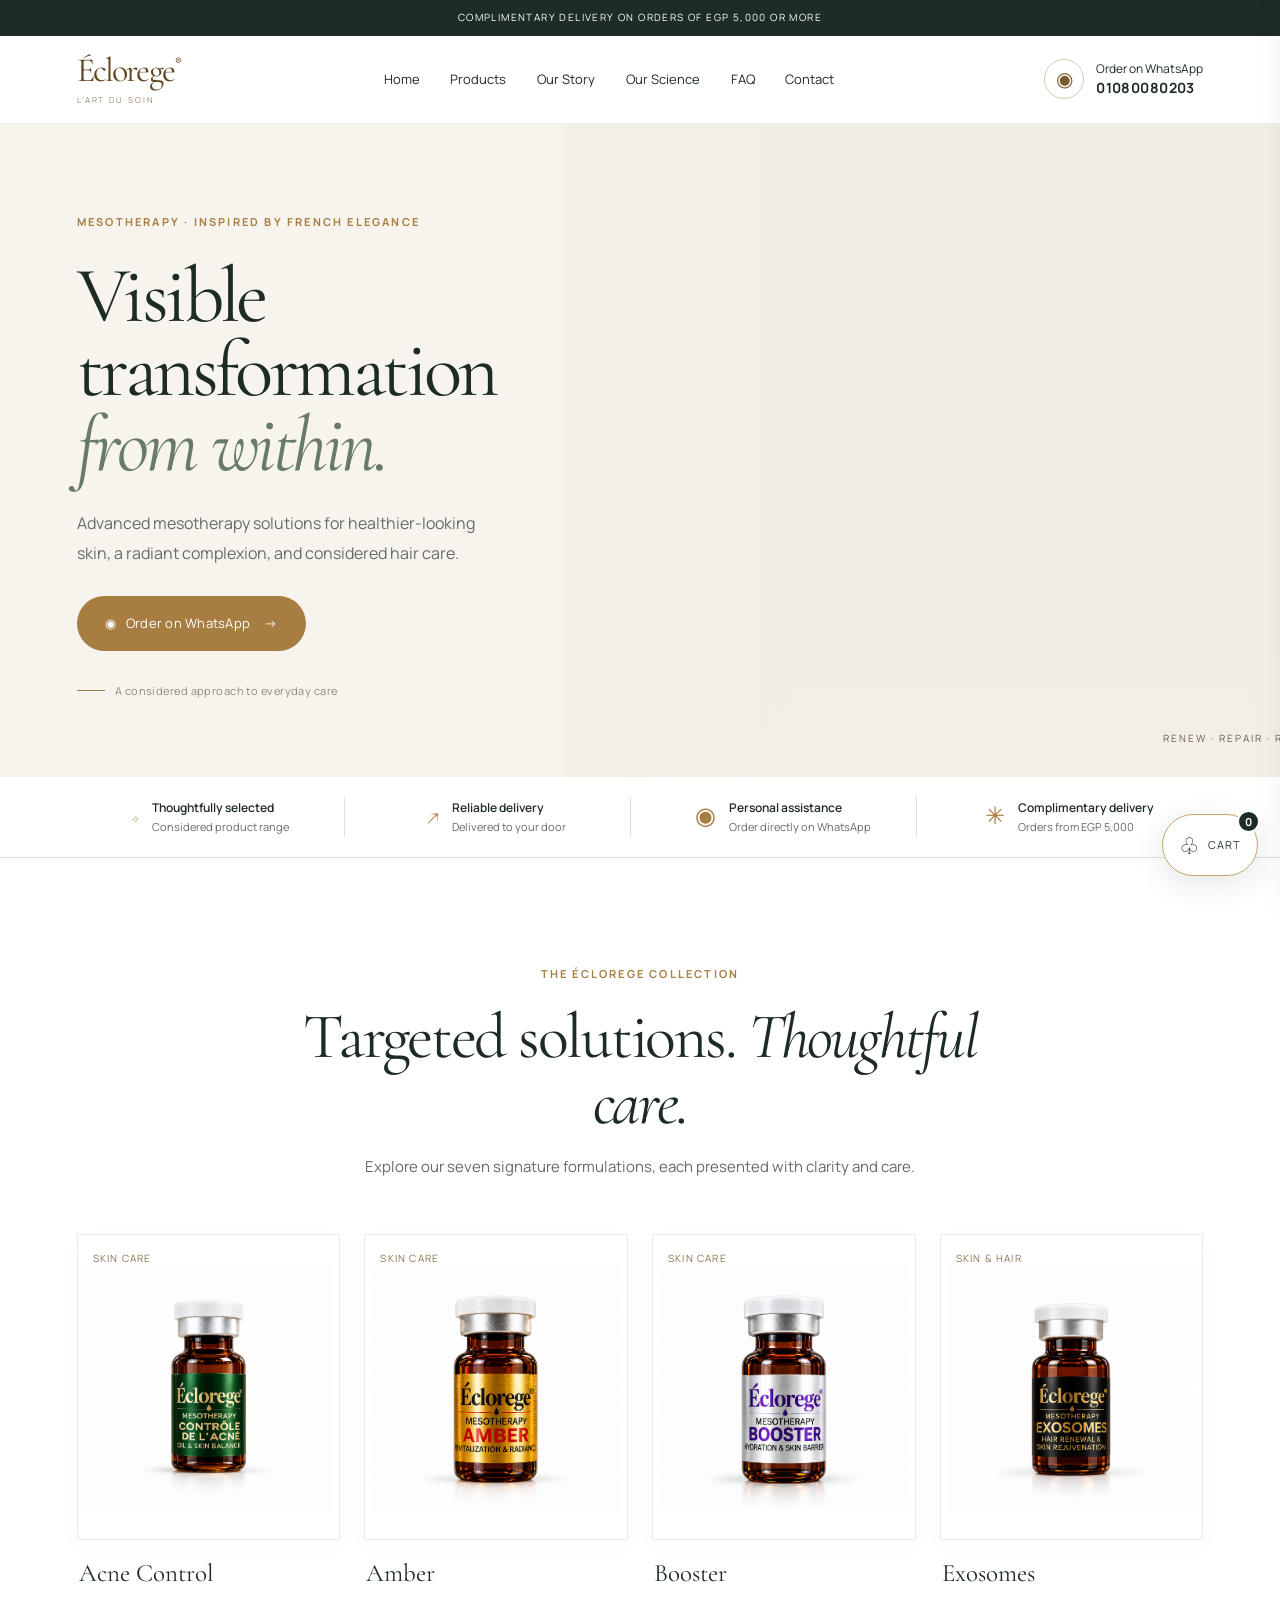
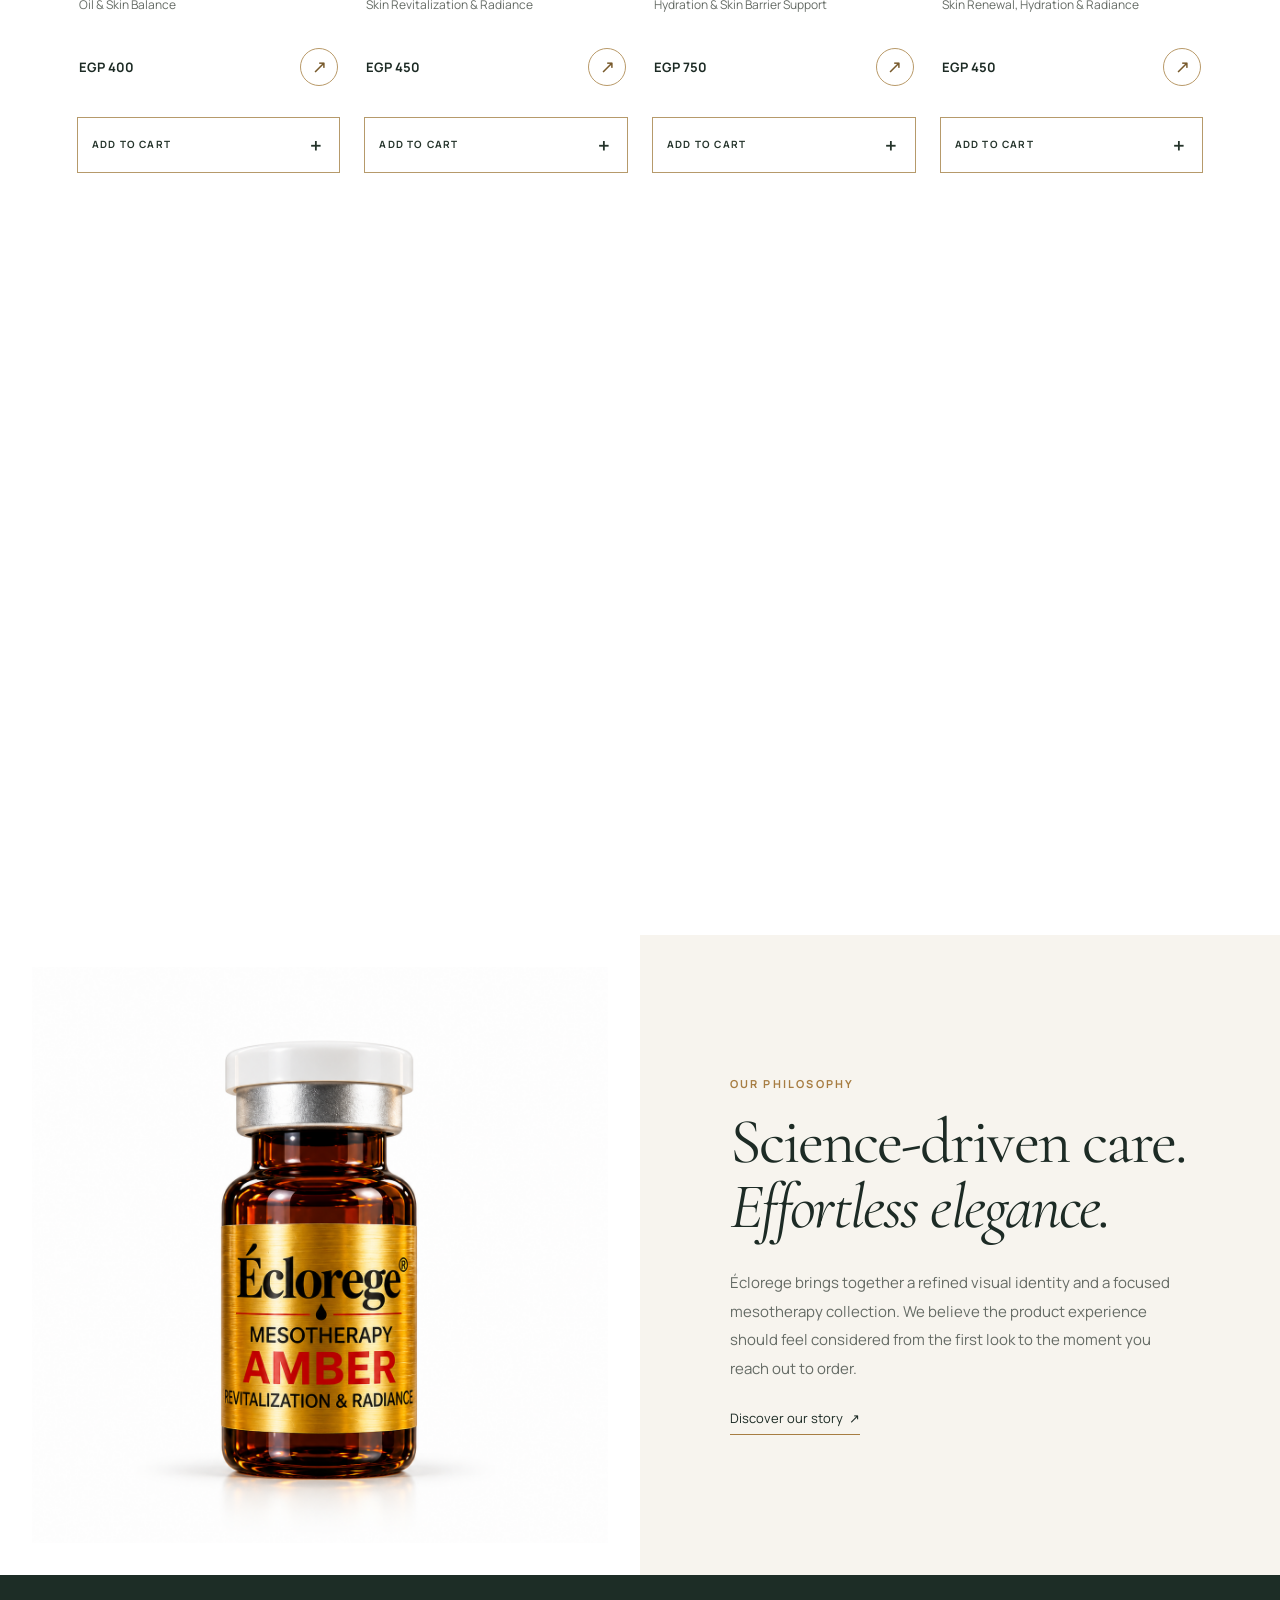
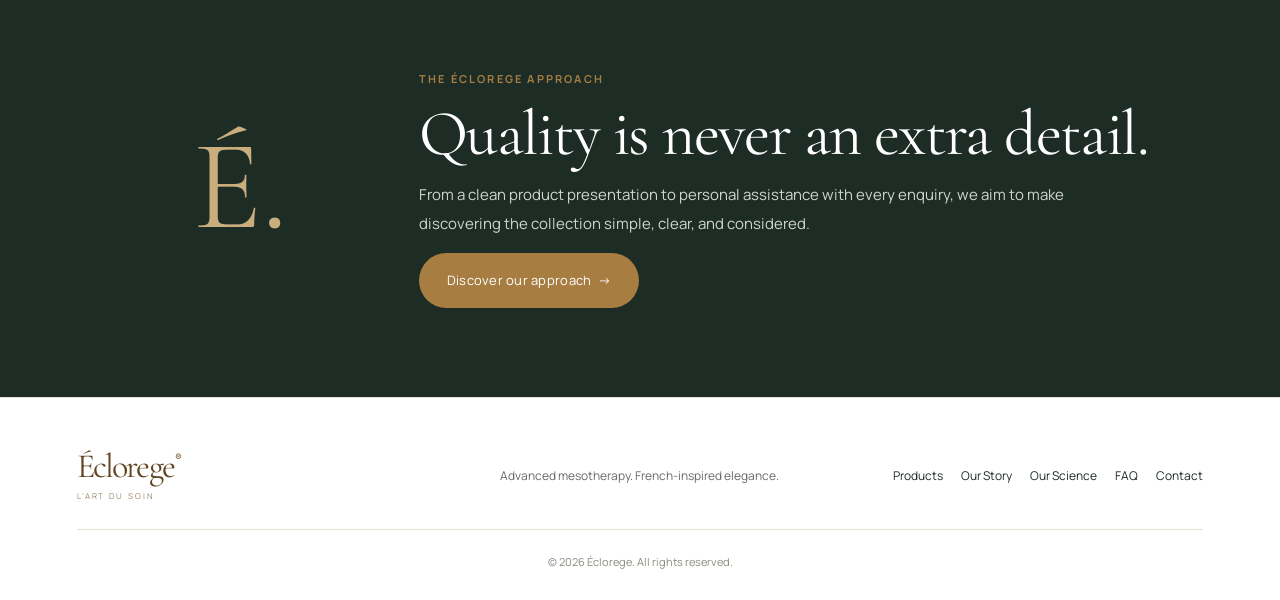
==== commit fb2f41e6: "Add files via upload" ====
--- a/index.html
+++ b/index.html
@@ -1,4 +1,4 @@
-<!doctype html><html lang="en"><head><meta charset="utf-8"><meta name="viewport" content="width=device-width,initial-scale=1"><meta name="description" content="Discover Éclorege mesotherapy solutions for skin and hair care, presented with French-inspired elegance."><title>Éclorege — The Art of Mesotherapy</title><link rel="stylesheet" href="styles.css"></head><body><div class="announcement">Complimentary delivery on orders of EGP 5,000 or more</div><header class="site-header"><a class="wordmark" href="index.html" aria-label="Éclorege home">Éclorege<span>®</span><small>L’ART DU SOIN</small></a><button class="menu-toggle" aria-label="Open navigation" aria-expanded="false">☰</button><nav class="main-nav"><a href="index.html">Home</a><a href="collection.html">Products</a><a href="story.html">Our Story</a><a href="science.html">Our Science</a><a href="faq.html">FAQ</a><a href="contact.html">Contact</a></nav><a class="header-whatsapp" target="_blank" rel="noopener" href="https://wa.me/201080080203?text=Bonjour%20Éclorege%2C%20I%20would%20like%20to%20know%20more%20about%20your%20products."><span class="wa-icon">◉</span><span>Order on WhatsApp<strong>01080080203</strong></span></a></header><main><section class="hero"><div class="hero-copy"><span class="eyebrow">Mesotherapy · Inspired by French elegance</span><h1>Visible transformation <em>from within.</em></h1><p>Advanced mesotherapy solutions for healthier-looking skin, a radiant complexion, and considered hair care.</p><a class="btn btn-gold" target="_blank" rel="noopener" href="https://wa.me/201080080203?text=Bonjour%20Éclorege%2C%20I%20would%20like%20to%20discover%20the%20collection.">◉ &nbsp; Order on WhatsApp <span>→</span></a><div class="hero-note">A considered approach to everyday care</div></div><div class="hero-media"><video class="hero-video" autoplay muted loop playsinline webkit-playsinline preload="metadata" poster="assets/hero-poster.jpg" aria-label="Éclorege luxury product film"><source src="assets/hero-video.mp4" type="video/mp4">Your browser does not support embedded video.</video><div class="hero-video-shade" aria-hidden="true"></div><div class="hero-stamp">Renew · Repair · Revitalise</div></div></section><section class="trust-strip"><div class="trust-item"><span class="trust-symbol">◇</span><div><strong>Thoughtfully selected</strong><small>Considered product range</small></div></div><div class="trust-item"><span class="trust-symbol">↗</span><div><strong>Reliable delivery</strong><small>Delivered to your door</small></div></div><div class="trust-item"><span class="trust-symbol">◉</span><div><strong>Personal assistance</strong><small>Order directly on WhatsApp</small></div></div><div class="trust-item"><span class="trust-symbol">✳</span><div><strong>Complimentary delivery</strong><small>Orders from EGP 5,000</small></div></div></section><section class="section" id="products"><div class="section-head reveal"><span class="eyebrow">The Éclorege collection</span><h2>Targeted solutions. <em>Thoughtful care.</em></h2><p>Explore our five signature formulations, each presented with clarity and care.</p></div><div class="product-grid">
+<!doctype html><html lang="en"><head><meta charset="utf-8"><meta name="viewport" content="width=device-width,initial-scale=1"><meta name="description" content="Discover Éclorege mesotherapy solutions for skin and hair care, presented with French-inspired elegance."><title>Éclorege — The Art of Mesotherapy</title><link rel="stylesheet" href="styles.css"></head><body><div class="announcement">Complimentary delivery on orders of EGP 5,000 or more</div><header class="site-header"><a class="wordmark" href="index.html" aria-label="Éclorege home">Éclorege<span>®</span><small>L’ART DU SOIN</small></a><button class="menu-toggle" aria-label="Open navigation" aria-expanded="false">☰</button><nav class="main-nav"><a href="index.html">Home</a><a href="collection.html">Products</a><a href="story.html">Our Story</a><a href="science.html">Our Science</a><a href="faq.html">FAQ</a><a href="contact.html">Contact</a></nav><a class="header-whatsapp" target="_blank" rel="noopener" href="https://wa.me/201080080203?text=Bonjour%20Éclorege%2C%20I%20would%20like%20to%20know%20more%20about%20your%20products."><span class="wa-icon">◉</span><span>Order on WhatsApp<strong>01080080203</strong></span></a></header><main><section class="hero"><div class="hero-copy"><span class="eyebrow">Mesotherapy · Inspired by French elegance</span><h1>Visible transformation <em>from within.</em></h1><p>Advanced mesotherapy solutions for healthier-looking skin, a radiant complexion, and considered hair care.</p><a class="btn btn-gold" target="_blank" rel="noopener" href="https://wa.me/201080080203?text=Bonjour%20Éclorege%2C%20I%20would%20like%20to%20discover%20the%20collection.">◉ &nbsp; Order on WhatsApp <span>→</span></a><div class="hero-note">A considered approach to everyday care</div></div><div class="hero-media"><video class="hero-video" autoplay muted loop playsinline webkit-playsinline preload="metadata" poster="assets/hero-poster.jpg" aria-label="Éclorege luxury product film"><source src="assets/hero-video.mp4" type="video/mp4">Your browser does not support embedded video.</video><div class="hero-video-shade" aria-hidden="true"></div><div class="hero-stamp">Renew · Repair · Revitalise</div></div></section><section class="trust-strip"><div class="trust-item"><span class="trust-symbol">◇</span><div><strong>Thoughtfully selected</strong><small>Considered product range</small></div></div><div class="trust-item"><span class="trust-symbol">↗</span><div><strong>Reliable delivery</strong><small>Delivered to your door</small></div></div><div class="trust-item"><span class="trust-symbol">◉</span><div><strong>Personal assistance</strong><small>Order directly on WhatsApp</small></div></div><div class="trust-item"><span class="trust-symbol">✳</span><div><strong>Complimentary delivery</strong><small>Orders from EGP 5,000</small></div></div></section><section class="section" id="products"><div class="section-head reveal"><span class="eyebrow">The Éclorege collection</span><h2>Targeted solutions. <em>Thoughtful care.</em></h2><p>Explore our seven signature formulations, each presented with clarity and care.</p></div><div class="product-grid">
 <article class="product-card" data-category="SKIN CARE">
 <a class="product-image" href="products/acne-control.html">
 <span class="product-tag">SKIN CARE</span>
@@ -12,7 +12,7 @@
 <a class="round-arrow" href="products/acne-control.html" aria-label="Discover Acne Control">↗</a>
 </div>
 </div>
-</article>
+<button class="add-cart-btn" type="button" data-add-cart data-id="acne-control" data-name="Acne Control" data-price="400" data-image="assets/acne-control.png">Add to Cart <span>＋</span></button></article>
 <article class="product-card" data-category="SKIN CARE">
 <a class="product-image" href="products/amber.html">
 <span class="product-tag">SKIN CARE</span>
@@ -26,7 +26,7 @@
 <a class="round-arrow" href="products/amber.html" aria-label="Discover Amber">↗</a>
 </div>
 </div>
-</article>
+<button class="add-cart-btn" type="button" data-add-cart data-id="amber" data-name="Amber" data-price="450" data-image="assets/amber.png">Add to Cart <span>＋</span></button></article>
 <article class="product-card" data-category="SKIN CARE">
 <a class="product-image" href="products/booster.html">
 <span class="product-tag">SKIN CARE</span>
@@ -40,7 +40,7 @@
 <a class="round-arrow" href="products/booster.html" aria-label="Discover Booster">↗</a>
 </div>
 </div>
-</article>
+<button class="add-cart-btn" type="button" data-add-cart data-id="booster" data-name="Booster" data-price="750" data-image="assets/booster.png">Add to Cart <span>＋</span></button></article>
 <article class="product-card" data-category="SKIN &amp; HAIR">
 <a class="product-image" href="products/exosomes.html">
 <span class="product-tag">SKIN &amp; HAIR</span>
@@ -54,7 +54,7 @@
 <a class="round-arrow" href="products/exosomes.html" aria-label="Discover Exosomes">↗</a>
 </div>
 </div>
-</article>
+<button class="add-cart-btn" type="button" data-add-cart data-id="exosomes" data-name="Exosomes" data-price="450" data-image="assets/exosomes.png">Add to Cart <span>＋</span></button></article>
 <article class="product-card" data-category="HAIR CARE">
 <a class="product-image" href="products/hair-revitalisation.html">
 <span class="product-tag">HAIR CARE</span>
@@ -68,7 +68,7 @@
 <a class="round-arrow" href="products/hair-revitalisation.html" aria-label="Discover Hair Revitalisation">↗</a>
 </div>
 </div>
-</article>
+<button class="add-cart-btn" type="button" data-add-cart data-id="hair-revitalisation" data-name="Hair Revitalisation" data-price="550" data-image="assets/hair-revitalisation.png">Add to Cart <span>＋</span></button></article>
 <article class="product-card" data-category="SKIN CARE">
 <a class="product-image" href="products/eclaircissement-cutane.html">
 <span class="product-tag">SKIN CARE</span>
@@ -78,11 +78,11 @@
 <h3><a class="product-title-link" href="products/eclaircissement-cutane.html">Skin Brightening</a></h3>
 <p>Complexion Uniformity &amp; Radiance</p>
 <div class="product-bottom">
-<span class="price">Price on request</span>
+<span class="price">EGP 750</span>
 <a class="round-arrow" href="products/eclaircissement-cutane.html" aria-label="Discover Skin Brightening">↗</a>
 </div>
 </div>
-</article>
+<button class="add-cart-btn" type="button" data-add-cart data-id="eclaircissement-cutane" data-name="Skin Brightening" data-price="750" data-image="assets/eclaircissement-cutané.png">Add to Cart <span>＋</span></button></article>
 <article class="product-card" data-category="SKIN CARE">
 <a class="product-image" href="products/rubis.html">
 <span class="product-tag">SKIN CARE</span>
@@ -92,39 +92,15 @@
 <h3><a class="product-title-link" href="products/rubis.html">Rubis</a></h3>
 <p>Revitalization &amp; Firming</p>
 <div class="product-bottom">
-<span class="price">Price on request</span>
+<span class="price">EGP 750</span>
 <a class="round-arrow" href="products/rubis.html" aria-label="Discover Rubis">↗</a>
 </div>
 </div>
-</article></div><div style="text-align:center;margin-top:42px" class="reveal"><a class="btn" href="collection.html">Explore the collection&nbsp; →</a></div></section><section class="split-feature"><div class="split-image"><img src="assets/amber.png" alt="Éclorege editorial visual inspired by French beauty" loading="lazy"></div><div class="split-copy reveal"><span class="eyebrow">Our philosophy</span><h2>Science-driven care.<br><em>Effortless elegance.</em></h2><p>Éclorege brings together a refined visual identity and a focused mesotherapy collection. We believe the product experience should feel considered from the first look to the moment you reach out to order.</p><a class="text-link" href="story.html">Discover our story&nbsp; ↗</a></div></section><section class="dark-band"><div class="dark-monogram">É.</div><div class="reveal"><span class="eyebrow">The Éclorege approach</span><h2>Quality is never an extra detail.</h2><p>From a clean product presentation to personal assistance with every enquiry, we aim to make discovering the collection simple, clear, and considered.</p><a class="btn btn-gold" href="science.html">Discover our approach&nbsp; →</a></div></section></main><footer class="site-footer"><a class="wordmark" href="index.html">Éclorege<span>®</span><small>L’ART DU SOIN</small></a><p>Advanced mesotherapy. French-inspired elegance.</p><div class="footer-links"><a href="collection.html">Products</a><a href="story.html">Our Story</a><a href="science.html">Our Science</a><a href="faq.html">FAQ</a><a href="contact.html">Contact</a></div><small>© 2026 Éclorege. All rights reserved.</small></footer><script src="app.js"></script>
-<button class="cart-fab" type="button" aria-label="Open shopping cart" data-cart-open>
-  <span class="cart-bag">♧</span><span class="cart-fab-label">Cart</span><b class="cart-count" data-cart-count>0</b>
-</button>
+<button class="add-cart-btn" type="button" data-add-cart data-id="rubis" data-name="Rubis" data-price="750" data-image="assets/rubis.png">Add to Cart <span>＋</span></button></article></div><div style="text-align:center;margin-top:42px" class="reveal"><a class="btn" href="collection.html">Explore the collection&nbsp; →</a></div></section><section class="split-feature"><div class="split-image"><img src="assets/amber.png" alt="Éclorege editorial visual inspired by French beauty" loading="lazy"></div><div class="split-copy reveal"><span class="eyebrow">Our philosophy</span><h2>Science-driven care.<br><em>Effortless elegance.</em></h2><p>Éclorege brings together a refined visual identity and a focused mesotherapy collection. We believe the product experience should feel considered from the first look to the moment you reach out to order.</p><a class="text-link" href="story.html">Discover our story&nbsp; ↗</a></div></section><section class="dark-band"><div class="dark-monogram">É.</div><div class="reveal"><span class="eyebrow">The Éclorege approach</span><h2>Quality is never an extra detail.</h2><p>From a clean product presentation to personal assistance with every enquiry, we aim to make discovering the collection simple, clear, and considered.</p><a class="btn btn-gold" href="science.html">Discover our approach&nbsp; →</a></div></section></main><footer class="site-footer"><a class="wordmark" href="index.html">Éclorege<span>®</span><small>L’ART DU SOIN</small></a><p>Advanced mesotherapy. French-inspired elegance.</p><div class="footer-links"><a href="collection.html">Products</a><a href="story.html">Our Story</a><a href="science.html">Our Science</a><a href="faq.html">FAQ</a><a href="contact.html">Contact</a></div><small>© 2026 Éclorege. All rights reserved.</small></footer><script src="app.js"></script>
+<button class="cart-fab" type="button" aria-label="Open shopping cart" data-cart-open><span class="cart-bag">♧</span><span class="cart-fab-label">Cart</span><b class="cart-count" data-cart-count>0</b></button>
 <div class="cart-backdrop" data-cart-close></div>
-<aside class="cart-drawer" aria-label="Shopping cart" aria-hidden="true">
-  <div class="cart-head"><div><span class="cart-kicker">ÉCLOREGE</span><h2>Your selection</h2></div><button class="cart-close" type="button" aria-label="Close cart" data-cart-close>×</button></div>
-  <div class="cart-items" data-cart-items><div class="cart-empty">Your selection will appear here.<br><span>Add a product to begin.</span></div></div><button class="add-cart-btn" type="button" data-add-cart data-id="rubis" data-name="Rubis" data-price="""" data-image="assets/rubis.png">Add to Cart <span>＋</span></button><button class="add-cart-btn" type="button" data-add-cart data-id="hair-revitalisation" data-name="Hair Revitalisation" data-price="550" data-image="assets/hair-revitalisation.png">Add to Cart <span>＋</span></button><button class="add-cart-btn" type="button" data-add-cart data-id="exosomes" data-name="Exosomes" data-price="450" data-image="assets/exosomes.png">Add to Cart <span>＋</span></button><button class="add-cart-btn" type="button" data-add-cart data-id="booster" data-name="Booster" data-price="750" data-image="assets/booster.png">Add to Cart <span>＋</span></button><button class="add-cart-btn" type="button" data-add-cart data-id="amber" data-name="Amber" data-price="450" data-image="assets/amber.png">Add to Cart <span>＋</span></button><button class="add-cart-btn" type="button" data-add-cart data-id="acne-control" data-name="Acne Control" data-price="400" data-image="assets/acne-control.png">Add to Cart <span>＋</span></button>
-  <div class="cart-summary">
-    <div class="cart-subtotal"><span>Subtotal</span><strong data-cart-total>EGP 0</strong></div>
-    <p>Delivery fees, if applicable, will be confirmed on WhatsApp.</p>
-    <button type="button" class="btn btn-gold cart-checkout" data-cart-checkout>Continue to checkout <span>→</span></button>
-    <button type="button" class="cart-continue" data-cart-close>Continue shopping</button>
-  </div>
-</aside>
-<div class="checkout-modal" data-checkout-modal aria-hidden="true">
-  <div class="checkout-card"><button class="cart-close checkout-x" type="button" data-checkout-close aria-label="Close checkout">×</button>
-    <span class="cart-kicker">ÉCLOREGE</span><h2>Delivery details</h2><p>Complete your details to prepare your WhatsApp order.</p>
-    <form data-checkout-form>
-      <label>Full name<input name="name" required autocomplete="name" placeholder="Your full name"></label>
-      <div class="checkout-row"><label>Mobile number<input name="phone" required type="tel" autocomplete="tel" placeholder="01xxxxxxxxx"></label><label>Governorate<input name="governorate" required placeholder="e.g. Cairo"></label></div>
-      <label>Area / district<input name="area" required placeholder="Area or district"></label>
-      <label>Full address<textarea name="address" required rows="3" placeholder="Street, building, floor, apartment..."></textarea></label>
-      <label>Additional notes <span class="optional">(optional)</span><textarea name="notes" rows="2" placeholder="Landmark or delivery notes"></textarea></label>
-      <div class="checkout-total"><span>Order subtotal</span><strong data-checkout-total>EGP 0</strong></div>
-      <button class="btn btn-gold checkout-submit" type="submit">Send order via WhatsApp <span>↗</span></button>
-    </form>
-  </div>
-</div>
+<aside class="cart-drawer" aria-label="Shopping cart" aria-hidden="true"><div class="cart-head"><div><span class="cart-kicker">ÉCLOREGE</span><h2>Your selection</h2></div><button class="cart-close" type="button" aria-label="Close cart" data-cart-close>×</button></div><div class="cart-items" data-cart-items><div class="cart-empty">Your selection will appear here.<br><span>Add a product to begin.</span></div></div><div class="cart-summary"><div class="cart-subtotal"><span>Subtotal</span><strong data-cart-total>EGP 0</strong></div><p>Delivery fees, if applicable, will be confirmed on WhatsApp.</p><button type="button" class="btn btn-gold cart-checkout" data-cart-checkout>Continue to checkout <span>→</span></button><button type="button" class="cart-continue" data-cart-close>Continue shopping</button></div></aside>
+<div class="checkout-modal" data-checkout-modal aria-hidden="true"><div class="checkout-card"><button class="cart-close checkout-x" type="button" data-checkout-close aria-label="Close checkout">×</button><span class="cart-kicker">ÉCLOREGE</span><h2>Delivery details</h2><p>Complete your details to prepare your WhatsApp order.</p><form data-checkout-form><label>Full name<input name="name" required autocomplete="name" placeholder="Your full name"></label><div class="checkout-row"><label>Mobile number<input name="phone" required type="tel" autocomplete="tel" placeholder="01xxxxxxxxx"></label><label>Governorate<input name="governorate" required placeholder="e.g. Cairo"></label></div><label>Area / district<input name="area" required placeholder="Area or district"></label><label>Full address<textarea name="address" required rows="3" placeholder="Street, building, floor, apartment..."></textarea></label><label>Additional notes <span class="optional">(optional)</span><textarea name="notes" rows="2" placeholder="Landmark or delivery notes"></textarea></label><div class="checkout-total"><span>Order subtotal</span><strong data-checkout-total>EGP 0</strong></div><button class="btn btn-gold checkout-submit" type="submit">Send order via WhatsApp <span>↗</span></button></form></div></div>
 
 <script src="cart.js"></script>
 </body></html>
--- a/styles.css
+++ b/styles.css
@@ -147,11 +147,8 @@
 @media (min-width: 1100px) { .product-grid { grid-template-columns: repeat(4, minmax(0, 1fr)); } }
 
 
-/* Shopping cart and WhatsApp checkout */
-.cart-fab{position:fixed;right:22px;bottom:24px;z-index:70;border:1px solid #c6a46c;background:#fff;color:#24342b;min-width:72px;height:62px;border-radius:40px;display:flex;align-items:center;justify-content:center;gap:8px;padding:0 16px;box-shadow:0 8px 30px #1d28231c;cursor:pointer}
-.cart-bag{font-size:23px}.cart-fab-label{font-size:11px;letter-spacing:.08em;text-transform:uppercase}.cart-count{position:absolute;top:-5px;right:-3px;background:#1d2d26;color:white;border:2px solid white;border-radius:20px;min-width:23px;height:23px;display:grid;place-items:center;font-size:11px;padding:0 5px}
+/* Éclorege shopping cart */
+.add-cart-btn{display:flex;align-items:center;justify-content:space-between;gap:12px;width:100%;border:1px solid #b69a6b;background:#fff;color:#25342b;padding:12px 14px;margin-top:12px;font-size:10px;font-weight:700;letter-spacing:.12em;text-transform:uppercase;cursor:pointer;transition:background .2s,color .2s}.add-cart-btn:hover{background:#1d2d26;color:#fff}.add-cart-btn span{font-size:17px}.product-add-cart{max-width:290px;margin-top:18px}
+.cart-fab{position:fixed;right:22px;bottom:24px;z-index:70;border:1px solid #c6a46c;background:#fff;color:#24342b;min-width:72px;height:62px;border-radius:40px;display:flex;align-items:center;justify-content:center;gap:8px;padding:0 16px;box-shadow:0 8px 30px #1d28231c;cursor:pointer}.cart-bag{font-size:23px}.cart-fab-label{font-size:11px;letter-spacing:.08em;text-transform:uppercase}.cart-count{position:absolute;top:-5px;right:-3px;background:#1d2d26;color:white;border:2px solid white;border-radius:20px;min-width:23px;height:23px;display:grid;place-items:center;font-size:11px;padding:0 5px}
 .cart-backdrop{position:fixed;inset:0;background:#111b16a6;z-index:79;opacity:0;visibility:hidden;transition:.25s}.cart-drawer{position:fixed;z-index:80;right:0;top:0;height:100dvh;width:min(440px,100%);background:#fff;box-shadow:-12px 0 40px #00000014;transform:translateX(105%);transition:transform .3s ease;display:flex;flex-direction:column;padding:26px 24px 22px}.cart-open .cart-backdrop{opacity:1;visibility:visible}.cart-open .cart-drawer{transform:translateX(0)}.cart-head{display:flex;align-items:flex-start;justify-content:space-between;border-bottom:1px solid #e8e2d7;padding-bottom:20px}.cart-kicker{font-size:9px;letter-spacing:.22em;color:#a47d45;font-weight:700}.cart-head h2,.checkout-card h2{font:400 34px/1.1 Georgia,serif;margin:7px 0 0}.cart-close{border:1px solid #e8e2d7;background:#fff;width:38px;height:38px;border-radius:50%;font-size:26px;line-height:1;cursor:pointer;color:#27342d}.cart-items{overflow:auto;flex:1;padding:10px 0}.cart-empty{text-align:center;color:#73766f;padding:55px 10px;font-family:Georgia,serif;font-size:20px}.cart-empty span{font:12px Arial,sans-serif}.cart-line{display:grid;grid-template-columns:76px 1fr auto;gap:13px;padding:16px 0;border-bottom:1px solid #eeeae3;align-items:start}.cart-line img{width:76px;height:90px;object-fit:contain;border:1px solid #eeeae3;background:#fff}.cart-line h3{font:400 20px/1.2 Georgia,serif;margin:3px 0 6px}.cart-line-price{font-size:12px;color:#73766f}.cart-line-total{font-weight:700;font-size:13px;white-space:nowrap}.cart-qty{display:flex;align-items:center;gap:12px;margin-top:12px}.cart-qty button{width:27px;height:27px;background:#fff;border:1px solid #d9d1c3;border-radius:50%;cursor:pointer}.cart-remove{border:0;background:none;color:#8a7960;text-decoration:underline;font-size:11px;margin-top:7px;cursor:pointer}.cart-summary{border-top:1px solid #e8e2d7;padding-top:17px}.cart-subtotal,.checkout-total{display:flex;justify-content:space-between;align-items:center;font-size:14px}.cart-subtotal strong,.checkout-total strong{font-size:20px}.cart-summary p{font-size:11px;color:#73766f;margin:8px 0 16px}.cart-checkout{width:100%;justify-content:space-between;cursor:pointer}.cart-continue{display:block;margin:12px auto 0;border:0;background:none;text-decoration:underline;color:#73766f;cursor:pointer;font-size:12px}.checkout-modal{position:fixed;inset:0;z-index:90;background:#111b16a8;display:flex;align-items:center;justify-content:center;padding:18px;opacity:0;visibility:hidden;transition:.2s}.checkout-modal.checkout-visible{opacity:1;visibility:visible}.checkout-card{position:relative;background:#fff;width:min(560px,100%);max-height:92dvh;overflow:auto;padding:30px clamp(20px,5vw,38px);box-shadow:0 20px 70px #0002}.checkout-x{position:absolute;right:18px;top:18px}.checkout-card h2{margin:10px 0}.checkout-card>p{color:#73766f;font-size:12px;margin:0 0 22px}.checkout-card form{display:grid;gap:13px}.checkout-card label{display:grid;gap:6px;font-size:11px;font-weight:700;letter-spacing:.03em}.checkout-card input,.checkout-card textarea{font:13px Arial,sans-serif;border:1px solid #ded8ce;padding:12px;background:#fff;border-radius:0;width:100%;color:#1d2823}.checkout-card input:focus,.checkout-card textarea:focus{outline:1px solid #a47d45;border-color:#a47d45}.checkout-row{display:grid;grid-template-columns:1fr 1fr;gap:12px}.optional{font-weight:400;color:#73766f}.checkout-total{border-top:1px solid #e8e2d7;padding-top:14px;margin-top:3px}.checkout-submit{width:100%;justify-content:space-between;cursor:pointer}.cart-open{overflow:hidden}
-@media(min-width:1100px){.cart-fab{right:28px;bottom:28px}}
 @media(max-width:600px){.cart-fab{right:14px;bottom:16px;height:54px;min-width:58px;padding:0 13px}.cart-fab-label{display:none}.cart-drawer{padding:22px 18px 18px}.cart-line{grid-template-columns:66px 1fr auto;gap:10px}.cart-line img{width:66px;height:80px}.checkout-row{grid-template-columns:1fr}.checkout-card{padding-top:34px}}
-
-.add-cart-btn{display:flex;align-items:center;justify-content:space-between;gap:12px;width:100%;border:1px solid #b69a6b;background:#fff;color:#25342b;padding:12px 14px;margin-top:12px;font-size:10px;font-weight:700;letter-spacing:.12em;text-transform:uppercase;cursor:pointer;transition:background .2s,color .2s}.add-cart-btn:hover{background:#1d2d26;color:#fff}.add-cart-btn span{font-size:17px}.product-add-cart{max-width:290px;margin-top:18px}.product-card .add-cart-btn{margin-bottom:6px}
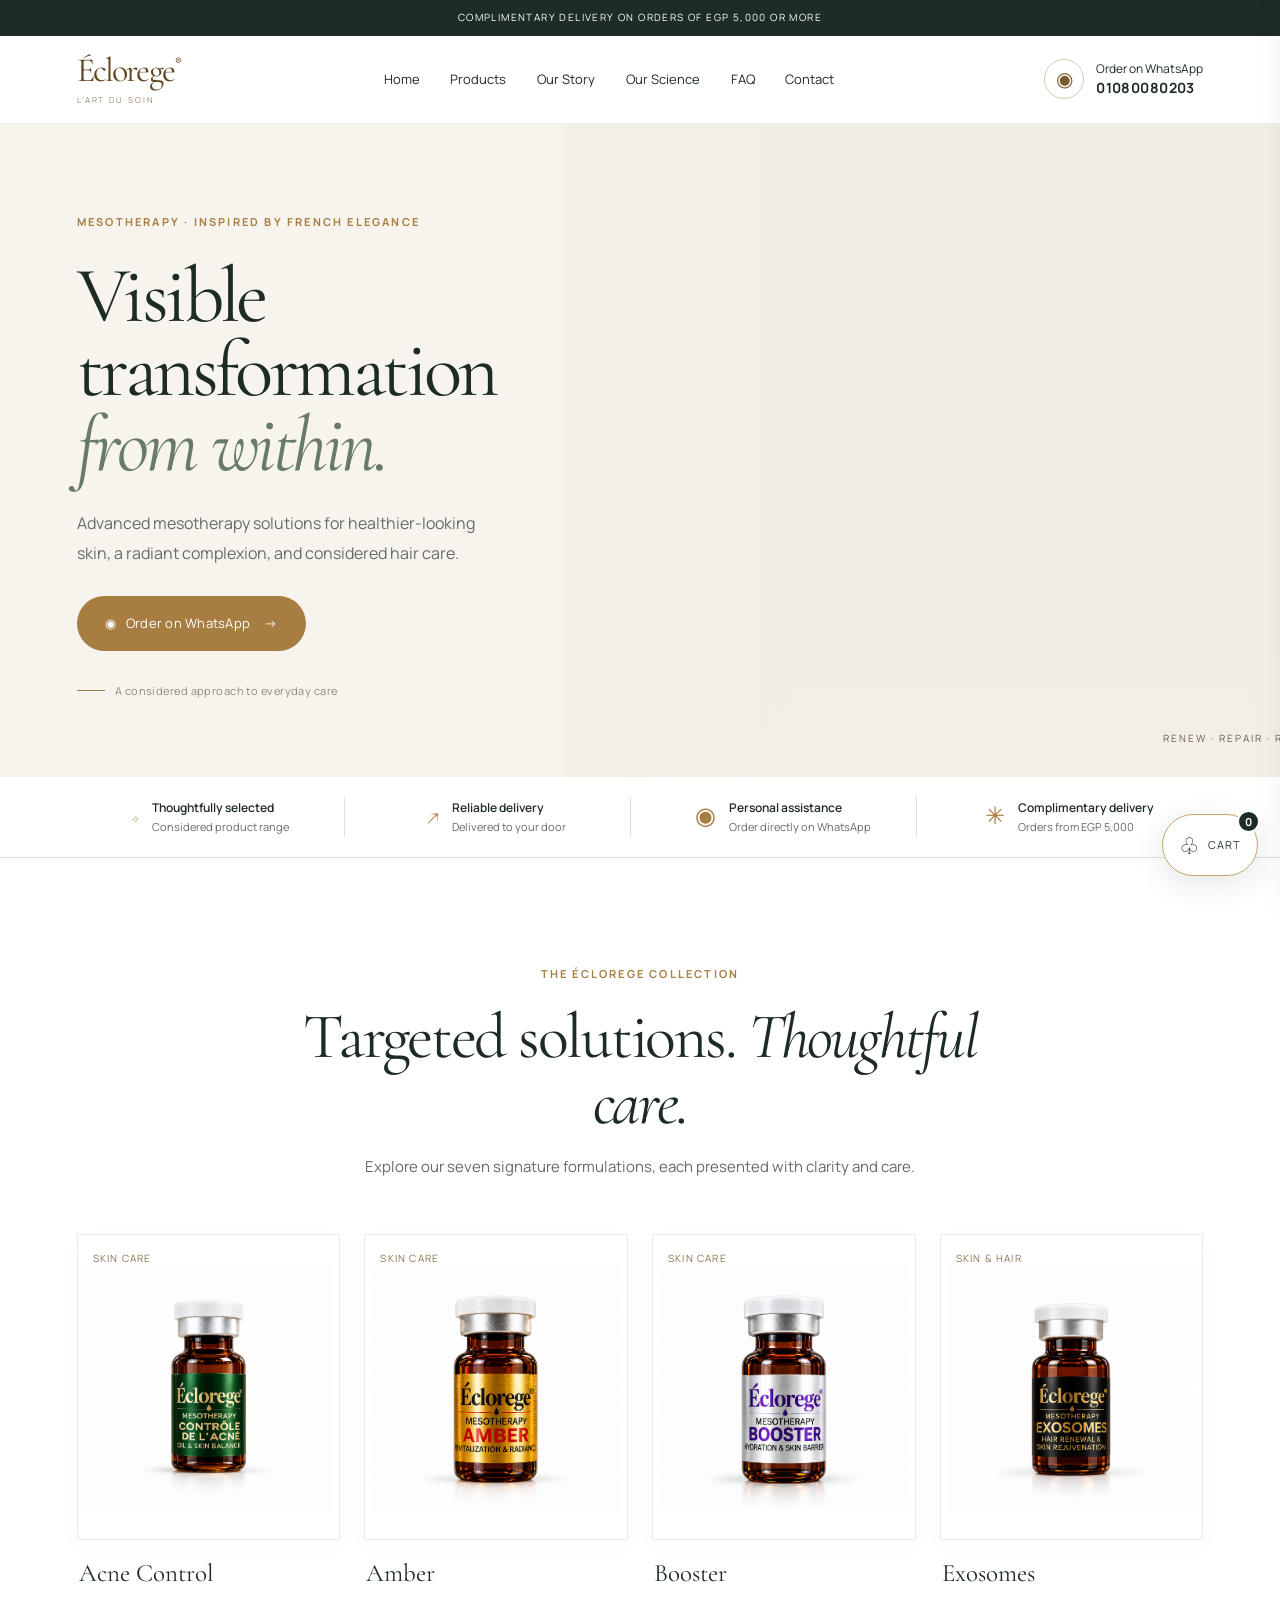
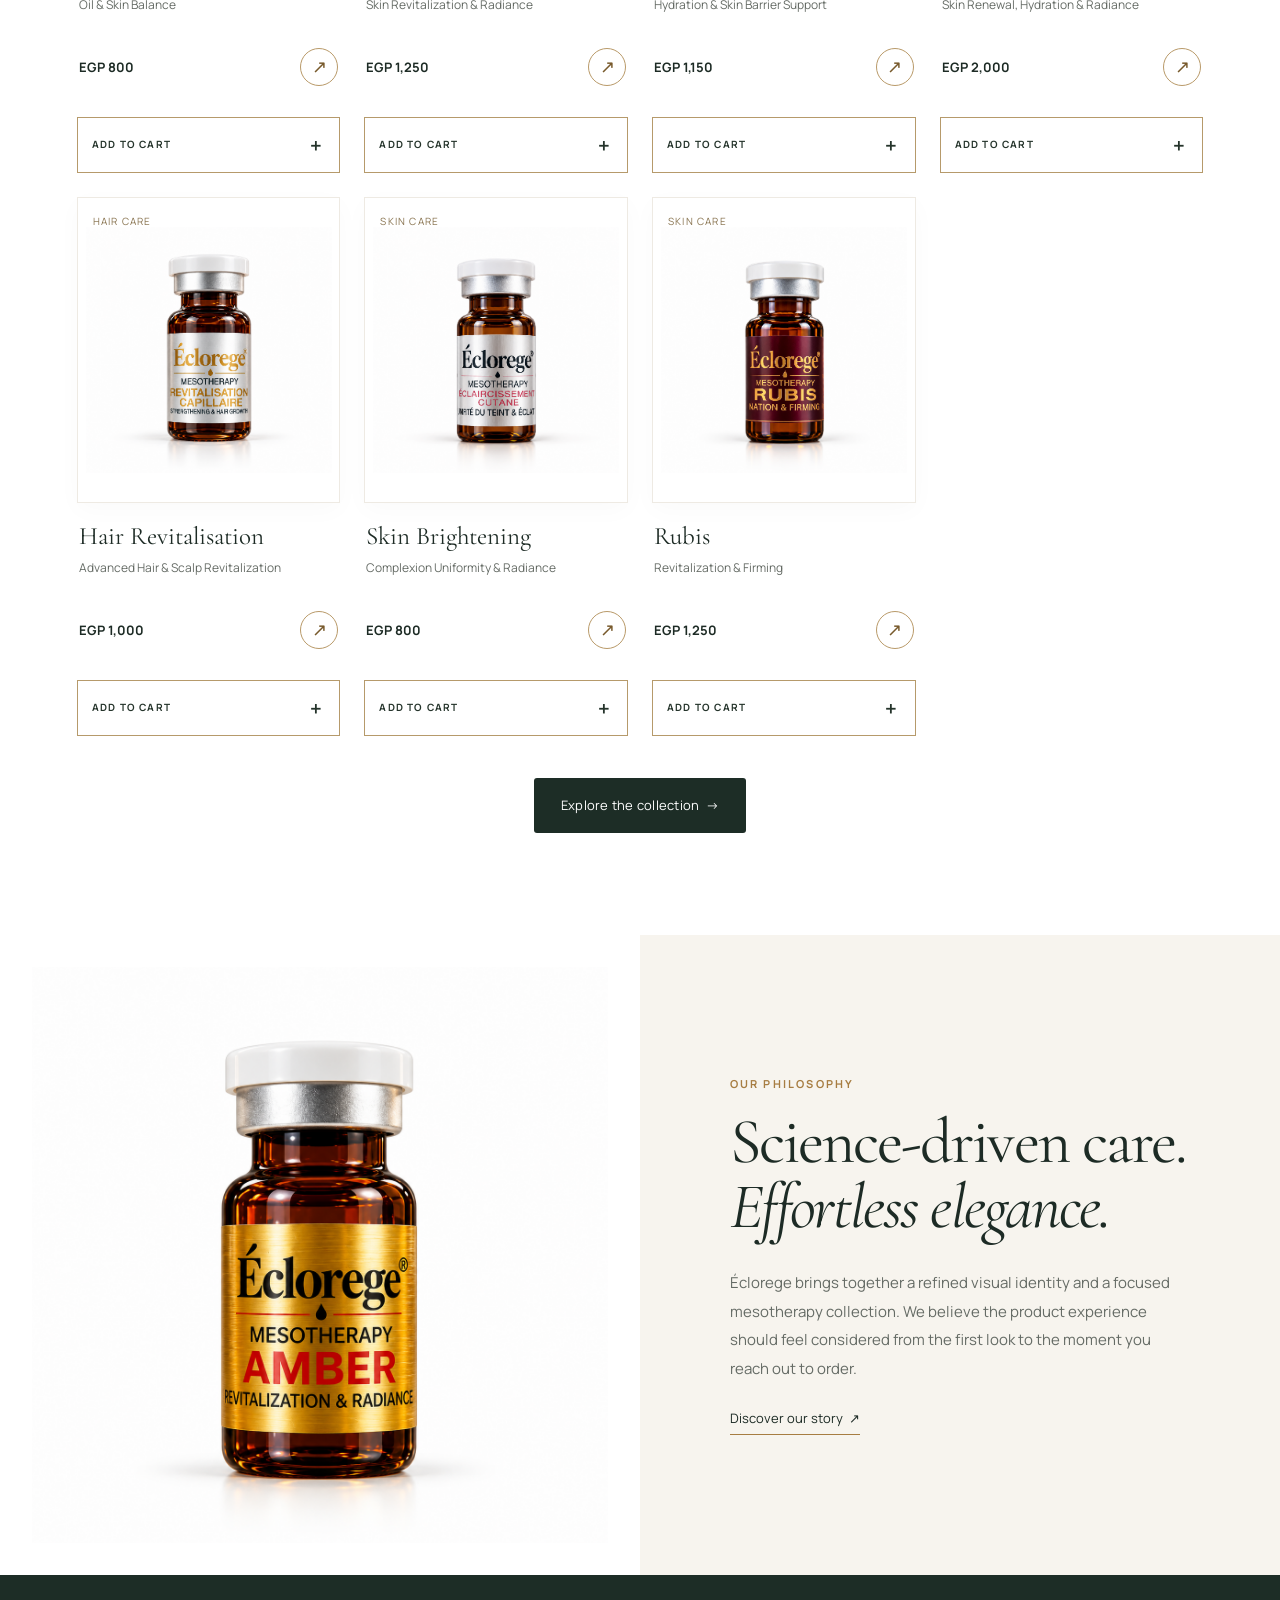
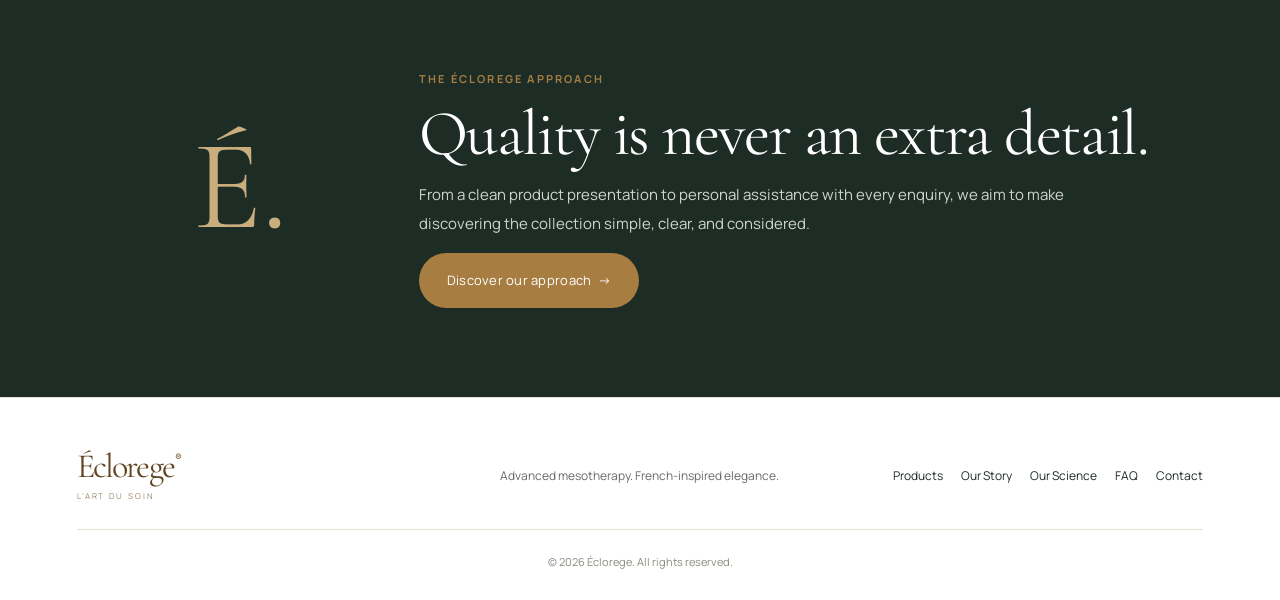
==== commit 6552be52: "Add files via upload" ====
--- a/index.html
+++ b/index.html
@@ -8,11 +8,11 @@
 <h3><a class="product-title-link" href="products/acne-control.html">Acne Control</a></h3>
 <p>Oil &amp; Skin Balance</p>
 <div class="product-bottom">
-<span class="price">EGP 400</span>
+<span class="price">EGP 800</span>
 <a class="round-arrow" href="products/acne-control.html" aria-label="Discover Acne Control">↗</a>
 </div>
 </div>
-<button class="add-cart-btn" type="button" data-add-cart data-id="acne-control" data-name="Acne Control" data-price="400" data-image="assets/acne-control.png">Add to Cart <span>＋</span></button></article>
+<button class="add-cart-btn" type="button" data-add-cart data-id="acne-control" data-name="Acne Control" data-price="800" data-image="assets/acne-control.png">Add to Cart <span>＋</span></button></article>
 <article class="product-card" data-category="SKIN CARE">
 <a class="product-image" href="products/amber.html">
 <span class="product-tag">SKIN CARE</span>
@@ -22,11 +22,11 @@
 <h3><a class="product-title-link" href="products/amber.html">Amber</a></h3>
 <p>Skin Revitalization &amp; Radiance</p>
 <div class="product-bottom">
-<span class="price">EGP 450</span>
+<span class="price">EGP 1,250</span>
 <a class="round-arrow" href="products/amber.html" aria-label="Discover Amber">↗</a>
 </div>
 </div>
-<button class="add-cart-btn" type="button" data-add-cart data-id="amber" data-name="Amber" data-price="450" data-image="assets/amber.png">Add to Cart <span>＋</span></button></article>
+<button class="add-cart-btn" type="button" data-add-cart data-id="amber" data-name="Amber" data-price="1250" data-image="assets/amber.png">Add to Cart <span>＋</span></button></article>
 <article class="product-card" data-category="SKIN CARE">
 <a class="product-image" href="products/booster.html">
 <span class="product-tag">SKIN CARE</span>
@@ -36,11 +36,11 @@
 <h3><a class="product-title-link" href="products/booster.html">Booster</a></h3>
 <p>Hydration &amp; Skin Barrier Support</p>
 <div class="product-bottom">
-<span class="price">EGP 750</span>
+<span class="price">EGP 1,150</span>
 <a class="round-arrow" href="products/booster.html" aria-label="Discover Booster">↗</a>
 </div>
 </div>
-<button class="add-cart-btn" type="button" data-add-cart data-id="booster" data-name="Booster" data-price="750" data-image="assets/booster.png">Add to Cart <span>＋</span></button></article>
+<button class="add-cart-btn" type="button" data-add-cart data-id="booster" data-name="Booster" data-price="1150" data-image="assets/booster.png">Add to Cart <span>＋</span></button></article>
 <article class="product-card" data-category="SKIN &amp; HAIR">
 <a class="product-image" href="products/exosomes.html">
 <span class="product-tag">SKIN &amp; HAIR</span>
@@ -50,11 +50,11 @@
 <h3><a class="product-title-link" href="products/exosomes.html">Exosomes</a></h3>
 <p>Skin Renewal, Hydration &amp; Radiance</p>
 <div class="product-bottom">
-<span class="price">EGP 450</span>
+<span class="price">EGP 2,000</span>
 <a class="round-arrow" href="products/exosomes.html" aria-label="Discover Exosomes">↗</a>
 </div>
 </div>
-<button class="add-cart-btn" type="button" data-add-cart data-id="exosomes" data-name="Exosomes" data-price="450" data-image="assets/exosomes.png">Add to Cart <span>＋</span></button></article>
+<button class="add-cart-btn" type="button" data-add-cart data-id="exosomes" data-name="Exosomes" data-price="2000" data-image="assets/exosomes.png">Add to Cart <span>＋</span></button></article>
 <article class="product-card" data-category="HAIR CARE">
 <a class="product-image" href="products/hair-revitalisation.html">
 <span class="product-tag">HAIR CARE</span>
@@ -64,11 +64,11 @@
 <h3><a class="product-title-link" href="products/hair-revitalisation.html">Hair Revitalisation</a></h3>
 <p>Advanced Hair &amp; Scalp Revitalization</p>
 <div class="product-bottom">
-<span class="price">EGP 550</span>
+<span class="price">EGP 1,000</span>
 <a class="round-arrow" href="products/hair-revitalisation.html" aria-label="Discover Hair Revitalisation">↗</a>
 </div>
 </div>
-<button class="add-cart-btn" type="button" data-add-cart data-id="hair-revitalisation" data-name="Hair Revitalisation" data-price="550" data-image="assets/hair-revitalisation.png">Add to Cart <span>＋</span></button></article>
+<button class="add-cart-btn" type="button" data-add-cart data-id="hair-revitalisation" data-name="Hair Revitalisation" data-price="1000" data-image="assets/hair-revitalisation.png">Add to Cart <span>＋</span></button></article>
 <article class="product-card" data-category="SKIN CARE">
 <a class="product-image" href="products/eclaircissement-cutane.html">
 <span class="product-tag">SKIN CARE</span>
@@ -78,11 +78,11 @@
 <h3><a class="product-title-link" href="products/eclaircissement-cutane.html">Skin Brightening</a></h3>
 <p>Complexion Uniformity &amp; Radiance</p>
 <div class="product-bottom">
-<span class="price">EGP 750</span>
+<span class="price">EGP 800</span>
 <a class="round-arrow" href="products/eclaircissement-cutane.html" aria-label="Discover Skin Brightening">↗</a>
 </div>
 </div>
-<button class="add-cart-btn" type="button" data-add-cart data-id="eclaircissement-cutane" data-name="Skin Brightening" data-price="750" data-image="assets/eclaircissement-cutané.png">Add to Cart <span>＋</span></button></article>
+<button class="add-cart-btn" type="button" data-add-cart data-id="eclaircissement-cutane" data-name="Skin Brightening" data-price="800" data-image="assets/eclaircissement-cutané.png">Add to Cart <span>＋</span></button></article>
 <article class="product-card" data-category="SKIN CARE">
 <a class="product-image" href="products/rubis.html">
 <span class="product-tag">SKIN CARE</span>
@@ -92,11 +92,11 @@
 <h3><a class="product-title-link" href="products/rubis.html">Rubis</a></h3>
 <p>Revitalization &amp; Firming</p>
 <div class="product-bottom">
-<span class="price">EGP 750</span>
+<span class="price">EGP 1,250</span>
 <a class="round-arrow" href="products/rubis.html" aria-label="Discover Rubis">↗</a>
 </div>
 </div>
-<button class="add-cart-btn" type="button" data-add-cart data-id="rubis" data-name="Rubis" data-price="750" data-image="assets/rubis.png">Add to Cart <span>＋</span></button></article></div><div style="text-align:center;margin-top:42px" class="reveal"><a class="btn" href="collection.html">Explore the collection&nbsp; →</a></div></section><section class="split-feature"><div class="split-image"><img src="assets/amber.png" alt="Éclorege editorial visual inspired by French beauty" loading="lazy"></div><div class="split-copy reveal"><span class="eyebrow">Our philosophy</span><h2>Science-driven care.<br><em>Effortless elegance.</em></h2><p>Éclorege brings together a refined visual identity and a focused mesotherapy collection. We believe the product experience should feel considered from the first look to the moment you reach out to order.</p><a class="text-link" href="story.html">Discover our story&nbsp; ↗</a></div></section><section class="dark-band"><div class="dark-monogram">É.</div><div class="reveal"><span class="eyebrow">The Éclorege approach</span><h2>Quality is never an extra detail.</h2><p>From a clean product presentation to personal assistance with every enquiry, we aim to make discovering the collection simple, clear, and considered.</p><a class="btn btn-gold" href="science.html">Discover our approach&nbsp; →</a></div></section></main><footer class="site-footer"><a class="wordmark" href="index.html">Éclorege<span>®</span><small>L’ART DU SOIN</small></a><p>Advanced mesotherapy. French-inspired elegance.</p><div class="footer-links"><a href="collection.html">Products</a><a href="story.html">Our Story</a><a href="science.html">Our Science</a><a href="faq.html">FAQ</a><a href="contact.html">Contact</a></div><small>© 2026 Éclorege. All rights reserved.</small></footer><script src="app.js"></script>
+<button class="add-cart-btn" type="button" data-add-cart data-id="rubis" data-name="Rubis" data-price="1250" data-image="assets/rubis.png">Add to Cart <span>＋</span></button></article></div><div style="text-align:center;margin-top:42px" class="reveal"><a class="btn" href="collection.html">Explore the collection&nbsp; →</a></div></section><section class="split-feature"><div class="split-image"><img src="assets/amber.png" alt="Éclorege editorial visual inspired by French beauty" loading="lazy"></div><div class="split-copy reveal"><span class="eyebrow">Our philosophy</span><h2>Science-driven care.<br><em>Effortless elegance.</em></h2><p>Éclorege brings together a refined visual identity and a focused mesotherapy collection. We believe the product experience should feel considered from the first look to the moment you reach out to order.</p><a class="text-link" href="story.html">Discover our story&nbsp; ↗</a></div></section><section class="dark-band"><div class="dark-monogram">É.</div><div class="reveal"><span class="eyebrow">The Éclorege approach</span><h2>Quality is never an extra detail.</h2><p>From a clean product presentation to personal assistance with every enquiry, we aim to make discovering the collection simple, clear, and considered.</p><a class="btn btn-gold" href="science.html">Discover our approach&nbsp; →</a></div></section></main><footer class="site-footer"><a class="wordmark" href="index.html">Éclorege<span>®</span><small>L’ART DU SOIN</small></a><p>Advanced mesotherapy. French-inspired elegance.</p><div class="footer-links"><a href="collection.html">Products</a><a href="story.html">Our Story</a><a href="science.html">Our Science</a><a href="faq.html">FAQ</a><a href="contact.html">Contact</a></div><small>© 2026 Éclorege. All rights reserved.</small></footer><script src="app.js"></script>
 <button class="cart-fab" type="button" aria-label="Open shopping cart" data-cart-open><span class="cart-bag">♧</span><span class="cart-fab-label">Cart</span><b class="cart-count" data-cart-count>0</b></button>
 <div class="cart-backdrop" data-cart-close></div>
 <aside class="cart-drawer" aria-label="Shopping cart" aria-hidden="true"><div class="cart-head"><div><span class="cart-kicker">ÉCLOREGE</span><h2>Your selection</h2></div><button class="cart-close" type="button" aria-label="Close cart" data-cart-close>×</button></div><div class="cart-items" data-cart-items><div class="cart-empty">Your selection will appear here.<br><span>Add a product to begin.</span></div></div><div class="cart-summary"><div class="cart-subtotal"><span>Subtotal</span><strong data-cart-total>EGP 0</strong></div><p>Delivery fees, if applicable, will be confirmed on WhatsApp.</p><button type="button" class="btn btn-gold cart-checkout" data-cart-checkout>Continue to checkout <span>→</span></button><button type="button" class="cart-continue" data-cart-close>Continue shopping</button></div></aside>
